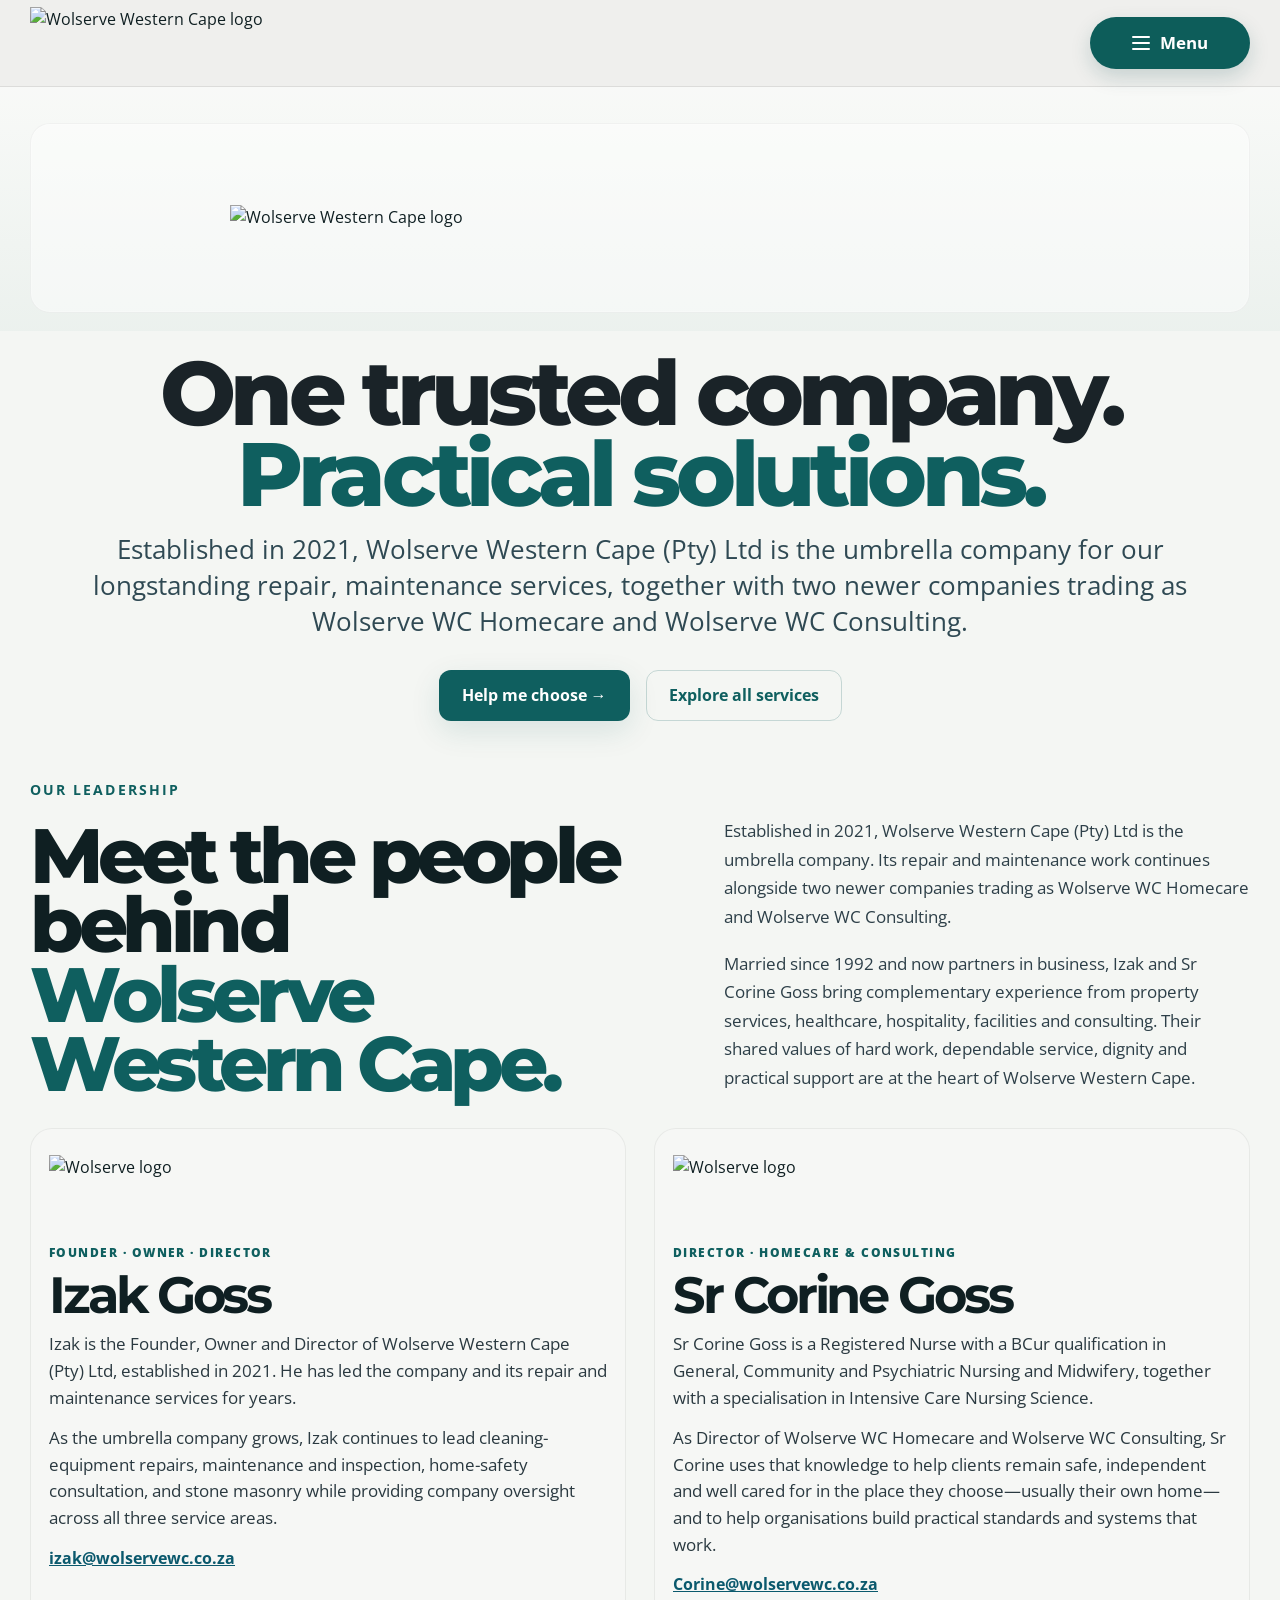
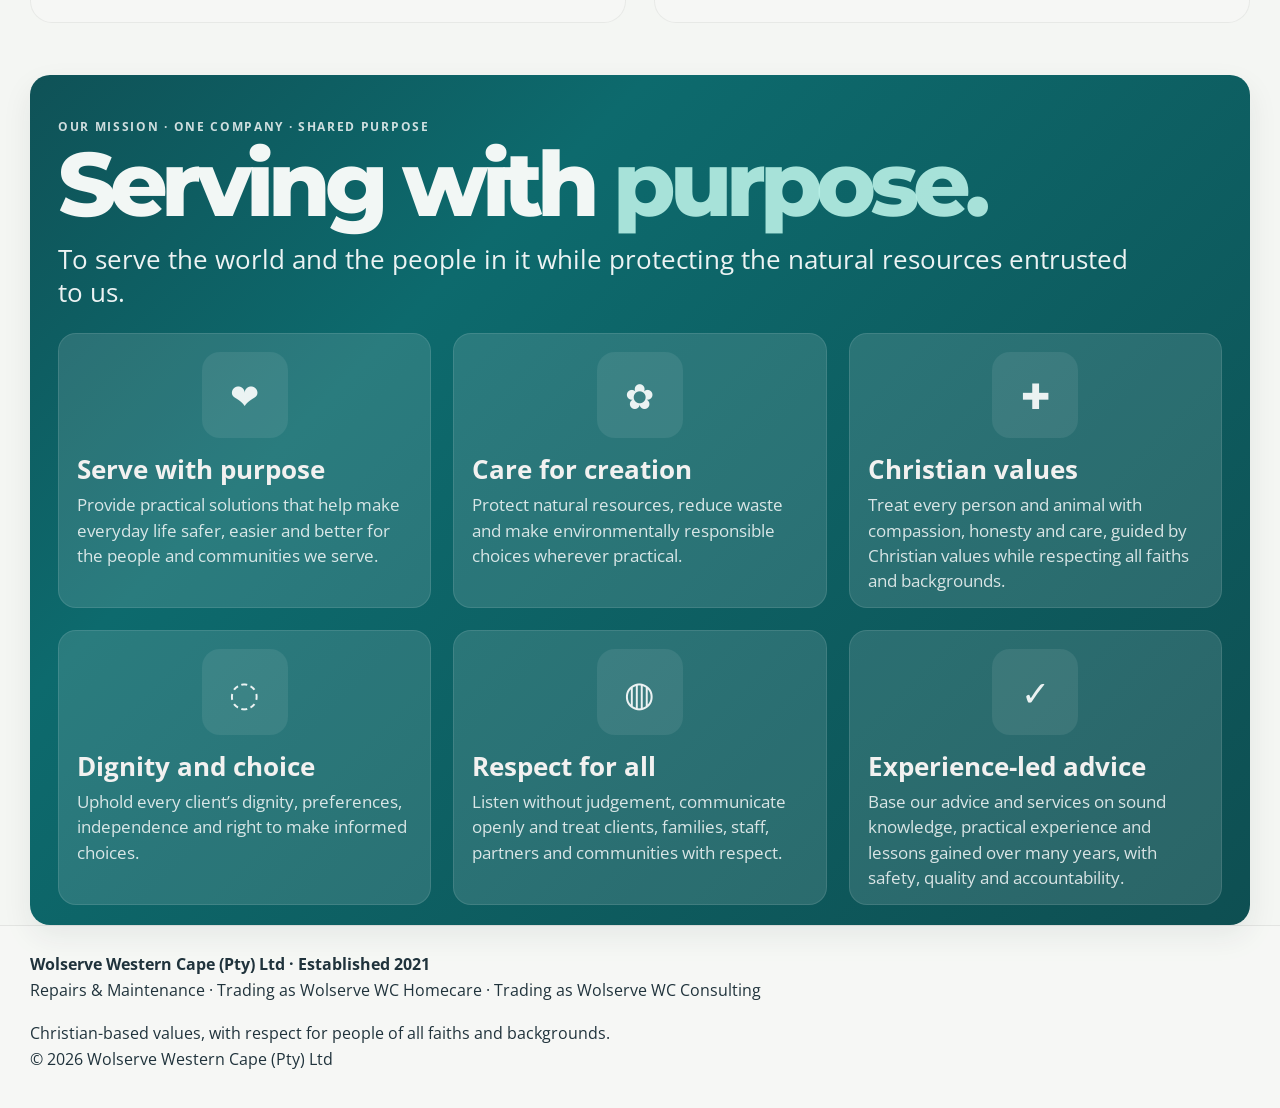
==== index.html @ 78b69387 "Refine the homepage to match the provided mockup style: right-side slide-out menu, large hero brandi" ====
<!doctype html>
<html lang="en">
<head>
  <meta charset="utf-8" />
  <meta name="viewport" content="width=device-width,initial-scale=1" />
  <title>Wolserve Western Cape | Repairs, Maintenance, Homecare & Consulting</title>
  <meta name="description" content="Wolserve Western Cape (Pty) Ltd — repairs, maintenance, homecare and consulting." />
  <link rel="preconnect" href="https://fonts.googleapis.com">
  <link rel="preconnect" href="https://fonts.gstatic.com" crossorigin>
  <link href="https://fonts.googleapis.com/css2?family=Montserrat:wght@600;700;800&family=Open+Sans:wght@400;600;700&display=swap" rel="stylesheet">
  <link rel="stylesheet" href="styles.css">
</head>
<body>
  <header class="site-header">
    <div class="container nav-wrap">
      <div class="brand-area">
        <a href="index.html" class="brand" aria-label="Wolserve Western Cape home">
          <img src="images/Picture 10.png" alt="Wolserve Western Cape logo" class="brand-logo">
        </a>
      </div>

      <button class="menu-trigger" id="menuTrigger" type="button" aria-expanded="false" aria-controls="mobileMenuPanel">
        <span class="menu-trigger-icon" aria-hidden="true">
          <span></span>
          <span></span>
          <span></span>
        </span>
        <span>Menu</span>
      </button>
    </div>

    <div class="mobile-menu-panel" id="mobileMenuPanel" aria-hidden="true">
      <div class="panel-inner">
        <div class="panel-section">
          <a href="index.html">Home</a>
          <a href="about.html">Meet the Team</a>
          <a href="about.html#mission">Our mission</a>
          <a href="newsletter.html">News &amp; monthly newsletter</a>
        </div>

        <div class="panel-section">
          <a href="services.html#property" class="heading-link">Wolserve Western Cape (Pty) Ltd Services</a>
          <a href="services.html#property">Wolserve Western Cape (Pty) Ltd Services</a>
          <a href="services.html#property" class="sub-link">↘ Cleaning Equipment Repairs, Maintenance &amp; Inspection</a>
          <a href="services.html#property" class="sub-link panel-highlight">↘ Sales/Rental of Homecare Medical Equipment</a>
          <a href="services.html#property" class="sub-link">↘ Stone Masonry</a>
          <a href="services.html#property" class="sub-link">↘ Wolserve WC (Pty) Ltd Call</a>
        </div>

        <div class="panel-section">
          <a href="services.html#homecare">Homecare &amp; consulting</a>
          <a href="services.html#homecare" class="sub-link">Wolserve WC Homecare</a>
        </div>
      </div>
    </div>
  </header>

  <main>
    <section class="hero hero-pro">
      <div class="container hero-inner">
        <div class="hero-brand-panel">
          <img src="images/Picture 10.png" alt="Wolserve Western Cape logo" class="brand-large">
        </div>
      </div>
    </section>

    <section class="intro-block">
      <div class="container intro-inner">
        <div class="intro-header-wrap">
          <h1>One trusted company.<br><span>Practical solutions.</span></h1>
        </div>

        <p class="intro-copy">
          Established in 2021, Wolserve Western Cape (Pty) Ltd is the umbrella company for our longstanding repair, maintenance services, together with two newer companies trading as Wolserve WC Homecare and Wolserve WC Consulting.
        </p>

        <div class="hero-ctas">
          <a class="btn btn-primary" href="services.html">Help me choose →</a>
          <a class="btn btn-outline" href="services.html">Explore all services</a>
        </div>
      </div>
    </section>

    <section class="section leadership">
      <div class="container leadership-inner">
        <div class="leadership-copy">
          <span class="eyebrow">OUR LEADERSHIP</span>
          <h2>Meet the people<br>behind<br><span>Wolserve Western Cape.</span></h2>
        </div>

        <div class="leadership-text">
          <p>Established in 2021, Wolserve Western Cape (Pty) Ltd is the umbrella company. Its repair and maintenance work continues alongside two newer companies trading as Wolserve WC Homecare and Wolserve WC Consulting.</p>
          <p>Married since 1992 and now partners in business, Izak and Sr Corine Goss bring complementary experience from property services, healthcare, hospitality, facilities and consulting. Their shared values of hard work, dependable service, dignity and practical support are at the heart of Wolserve Western Cape.</p>
        </div>
      </div>
    </section>

    <section class="section team-cards">
      <div class="container team-grid">
        <article class="person-card person-feature">
          <div class="brand-panel small-brand">
            <img src="images/Picture 10.png" alt="Wolserve logo" class="small-brand-logo">
          </div>
          <div class="person-body">
            <div class="role">FOUNDER · OWNER · DIRECTOR</div>
            <h3>Izak Goss</h3>
            <p>Izak is the Founder, Owner and Director of Wolserve Western Cape (Pty) Ltd, established in 2021. He has led the company and its repair and maintenance services for years.</p>
            <p>As the umbrella company grows, Izak continues to lead cleaning-equipment repairs, maintenance and inspection, home-safety consultation, and stone masonry while providing company oversight across all three service areas.</p>
            <a href="mailto:izak@wolservewc.co.za">izak@wolservewc.co.za</a>
          </div>
        </article>

        <article class="person-card person-feature alt-person">
          <div class="brand-panel small-brand">
            <img src="images/Picture 10.png" alt="Wolserve logo" class="small-brand-logo">
          </div>
          <div class="person-body">
            <div class="role">DIRECTOR · HOMECARE &amp; CONSULTING</div>
            <h3>Sr Corine Goss</h3>
            <p>Sr Corine Goss is a Registered Nurse with a BCur qualification in General, Community and Psychiatric Nursing and Midwifery, together with a specialisation in Intensive Care Nursing Science.</p>
            <p>As Director of Wolserve WC Homecare and Wolserve WC Consulting, Sr Corine uses that knowledge to help clients remain safe, independent and well cared for in the place they choose—usually their own home—and to help organisations build practical standards and systems that work.</p>
            <a href="mailto:Corine@wolservewc.co.za">Corine@wolservewc.co.za</a>
          </div>
        </article>
      </div>
    </section>

    <section class="section mission-shell">
      <div class="container mission-wrap">
        <div class="mission-header">
          <span class="eyebrow mission-eyebrow">OUR MISSION · ONE COMPANY · SHARED PURPOSE</span>
          <h2>Serving with <span>purpose.</span></h2>
          <p>To serve the world and the people in it while protecting the natural resources entrusted to us.</p>
        </div>

        <div class="mission-grid">
          <article class="mission-card">
            <div class="mission-icon">❤</div>
            <h3>Serve with purpose</h3>
            <p>Provide practical solutions that help make everyday life safer, easier and better for the people and communities we serve.</p>
          </article>

          <article class="mission-card">
            <div class="mission-icon">✿</div>
            <h3>Care for creation</h3>
            <p>Protect natural resources, reduce waste and make environmentally responsible choices wherever practical.</p>
          </article>

          <article class="mission-card">
            <div class="mission-icon">✚</div>
            <h3>Christian values</h3>
            <p>Treat every person and animal with compassion, honesty and care, guided by Christian values while respecting all faiths and backgrounds.</p>
          </article>

          <article class="mission-card">
            <div class="mission-icon">◌</div>
            <h3>Dignity and choice</h3>
            <p>Uphold every client’s dignity, preferences, independence and right to make informed choices.</p>
          </article>

          <article class="mission-card">
            <div class="mission-icon">◍</div>
            <h3>Respect for all</h3>
            <p>Listen without judgement, communicate openly and treat clients, families, staff, partners and communities with respect.</p>
          </article>

          <article class="mission-card">
            <div class="mission-icon">✓</div>
            <h3>Experience-led advice</h3>
            <p>Base our advice and services on sound knowledge, practical experience and lessons gained over many years, with safety, quality and accountability.</p>
          </article>
        </div>
      </div>
    </section>
  </main>

  <footer class="site-footer">
    <div class="container footer-inner">
      <div>
        <strong>Wolserve Western Cape (Pty) Ltd · Established 2021</strong>
        <p>Repairs &amp; Maintenance · Trading as Wolserve WC Homecare · Trading as Wolserve WC Consulting</p>
      </div>
      <div>
        <p>Christian-based values, with respect for people of all faiths and backgrounds.</p>
        <p>© <span id="year">2026</span> Wolserve Western Cape (Pty) Ltd</p>
      </div>
    </div>
  </footer>

  <div id="lightbox" class="lightbox" aria-hidden="true" role="dialog" aria-label="Image viewer">
    <button id="lightbox-close" class="lightbox-close" type="button" aria-label="Close image viewer">✕</button>
    <img src="" alt="" id="lightbox-image">
  </div>

  <script src="scripts.js" defer></script>
  <script>
    document.getElementById('year').textContent = new Date().getFullYear();
  </script>
</body>
</html>
---- styles.css ----
:root {
  --bg-main: #f4f6f3;
  --bg-soft: #edf4f0;
  --panel: #f5f7f5;
  --panel-alt: #eaf3ee;
  --line: rgba(0,0,0,0.08);
  --dark: #0f1f22;
  --navy: #0a3d68;
  --primary: #0d5c7a;
  --primary-dark: #0b596d;
  --brand-green: #0d7a78;
  --brand-green-2: #0f5f5f;
  --green-soft: rgba(146, 188, 181, 0.35);
  --text-muted: #2d3f48;
  --white: #ffffff;
  --shadow: 0 12px 30px rgba(13, 35, 38, 0.08);
}

* { box-sizing: border-box; }
html { scroll-behavior: smooth; }
body {
  margin: 0;
  font-family: "Open Sans", Arial, sans-serif;
  background: var(--bg-main);
  color: var(--dark);
  line-height: 1.6;
}
img { max-width: 100%; display: block; }
a { text-decoration: none; color: inherit; }
button, input, textarea, select { font: inherit; }
.container { width: min(1220px, calc(100% - 40px)); margin: 0 auto; }

.site-header {
  position: relative;
  background: rgba(239,239,238,0.96);
  border-bottom: 1px solid var(--line);
  min-height: 86px;
}
.nav-wrap {
  display: flex;
  align-items: center;
  justify-content: space-between;
  min-height: 86px;
  position: relative;
}
.brand-area { display: flex; align-items: center; flex: 1; }
.brand { display: inline-flex; align-items: center; }
.brand-logo { height: 72px; width: auto; object-fit: contain; }

.menu-trigger {
  display: flex;
  align-items: center;
  justify-content: center;
  gap: 10px;
  background: #0d5d5a;
  color: #fff;
  border: 0;
  border-radius: 999px;
  padding: 12px 18px;
  min-width: 160px;
  height: 52px;
  font-size: 1.05rem;
  font-weight: 700;
  cursor: pointer;
  box-shadow: 0 8px 20px rgba(15,77,77,0.18);
}
.menu-trigger-icon { display: inline-flex; flex-direction: column; gap: 4px; width: 18px; }
.menu-trigger-icon span { display: block; width: 100%; height: 2px; border-radius: 999px; background: #fff; }

.mobile-menu-panel {
  position: absolute;
  right: 18px;
  top: 100%;
  width: min(380px, calc(100vw - 30px));
  background: rgba(248,248,246,0.98);
  border: 1px solid rgba(0,0,0,0.05);
  border-radius: 18px;
  box-shadow: 0 18px 38px rgba(15,26,30,0.08);
  opacity: 0;
  visibility: hidden;
  transform: translateY(-8px);
  transition: all 0.25s ease;
  z-index: 100;
  overflow: hidden;
}
.mobile-menu-panel.open { opacity: 1; visibility: visible; transform: translateY(0); }
.panel-inner { padding: 18px 18px 8px; }
.panel-section {
  display: flex;
  flex-direction: column;
  gap: 10px;
  padding-bottom: 18px;
  margin-bottom: 14px;
  border-bottom: 1px solid rgba(0,0,0,0.05);
}
.panel-section:last-child { border-bottom: 0; margin-bottom: 0; }
.panel-section a {
  color: #243140;
  font-size: 1.05rem;
  font-weight: 500;
  text-decoration: none;
  padding: 2px 0;
  line-height: 1.45;
}
.panel-section a.heading-link {
  font-size: 1.12rem;
  font-weight: 700;
  margin-bottom: 8px;
}
.panel-section .sub-link {
  padding-left: 14px;
  color: #243140;
  font-size: 1rem;
}
.panel-section .panel-highlight {
  background: rgba(184, 209, 202, 0.55);
  border-radius: 10px;
  padding: 10px 12px;
  margin-top: 6px;
  margin-bottom: 2px;
  font-weight: 700;
  color: #1a2f2d;
}

.hero-pro {
  background: linear-gradient(180deg, rgba(255,255,255,0.38), rgba(227,236,232,0.5));
  padding: 36px 0 18px;
}
.hero-inner {
  display: block;
  padding: 0;
}
.hero-brand-panel {
  width: 100%;
  min-height: 190px;
  background: rgba(255,255,255,0.45);
  border: 1px solid rgba(0,0,0,0.04);
  border-radius: 20px;
  display: flex;
  align-items: center;
  justify-content: center;
  padding: 28px 20px;
  box-shadow: inset 0 0 0 1px rgba(255,255,255,0.2);
}
.brand-large {
  width: min(820px, 100%);
  height: auto;
  object-fit: contain;
}

.intro-block {
  padding: 22px 0 0;
}
.intro-inner {
  display: flex;
  flex-direction: column;
  gap: 18px;
  align-items: center;
  text-align: center;
}
.intro-header-wrap { width: 100%; }
.intro-header-wrap h1 {
  margin: 0;
  font-family: "Montserrat", sans-serif;
  font-size: clamp(3.4rem, 7vw, 8.5rem);
  line-height: 0.9;
  letter-spacing: -0.06em;
  font-weight: 800;
  color: #1a2328;
  text-align: center;
}
.intro-header-wrap h1 span {
  display: block;
  color: var(--brand-green-2);
}
.intro-copy {
  max-width: 1100px;
  margin: 0;
  color: #2f4953;
  font-size: clamp(1.1rem, 2vw, 1.6rem);
  line-height: 1.4;
  text-align: center;
}
.hero-ctas {
  display: flex;
  justify-content: center;
  gap: 16px;
  flex-wrap: wrap;
  margin-top: 12px;
}
.btn {
  display: inline-flex;
  align-items: center;
  justify-content: center;
  min-height: 48px;
  padding: 12px 22px;
  border-radius: 12px;
  font-weight: 700;
  border: 1px solid transparent;
}
.btn-primary {
  background: var(--brand-green-2);
  color: #fff;
  box-shadow: 0 10px 30px rgba(15, 92, 90, 0.12);
}
.btn-outline {
  background: transparent;
  color: var(--brand-green-2);
  border-color: rgba(13, 92, 90, 0.2);
}

.leadership {
  padding-top: 56px;
}
.leadership-inner {
  display: grid;
  grid-template-columns: 1.1fr 0.9fr;
  gap: 52px;
  align-items: flex-start;
}
.eyebrow {
  display: inline-block;
  font-size: .86rem;
  letter-spacing: .15em;
  text-transform: uppercase;
  color: var(--brand-green-2);
  font-weight: 700;
  margin-bottom: 20px;
}
.leadership-copy h2 {
  font-family: "Montserrat", sans-serif;
  margin: 0;
  font-size: clamp(3.1rem, 6vw, 7rem);
  line-height: 0.9;
  letter-spacing: -0.07em;
  color: #0f1f22;
  font-weight: 800;
}
.leadership-copy h2 span {
  display: block;
  color: var(--brand-green-2);
}
.leadership-text {
  padding-top: 40px;
  color: var(--text-muted);
  font-size: 1.05rem;
  line-height: 1.7;
}
.leadership-text p {
  margin: 0 0 18px;
}

.team-cards {
  padding-top: 18px;
}
.team-grid {
  display: grid;
  grid-template-columns: 1fr 1fr;
  gap: 28px;
}
.person-card {
  background: rgba(255,255,255,0.18);
  border: 1px solid rgba(0,0,0,0.06);
  border-radius: 22px;
  box-shadow: none;
  overflow: hidden;
}
.person-feature {
  padding: 18px 18px 24px;
  background: rgba(255,255,255,0.18);
}
.brand-panel.small-brand {
  display: flex;
  justify-content: flex-start;
  align-items: center;
  padding: 8px 0 20px;
  background: transparent;
}
.small-brand-logo {
  height: 68px;
  width: auto;
  object-fit: contain;
}
.person-body .role {
  font-size: .76rem;
  font-weight: 800;
  letter-spacing: .12em;
  text-transform: uppercase;
  color: var(--brand-green-2);
  margin-bottom: 8px;
}
.person-body h3 {
  margin: 0 0 12px;
  font-family: "Montserrat", sans-serif;
  font-size: clamp(2.2rem, 4vw, 4rem);
  line-height: 0.95;
  letter-spacing: -0.06em;
  color: var(--dark);
}
.person-body p {
  margin: 0 0 14px;
  color: #2a3940;
  font-size: 1.04rem;
  line-height: 1.6;
}
.person-body a {
  color: var(--primary-dark);
  font-weight: 700;
  text-decoration: underline;
}

.mission-shell {
  padding-top: 52px;
}
.mission-wrap {
  background: linear-gradient(135deg, #0f5257, #0d6a6d 30%, #0e4f52 100%);
  border-radius: 20px;
  padding: 42px 28px 20px;
  color: white;
  box-shadow: var(--shadow);
}
.mission-header { margin-bottom: 20px; }
.mission-eyebrow {
  color: rgba(255,255,255,0.8);
  letter-spacing: .14em;
  font-size: .75rem;
  display: block;
  margin-bottom: 8px;
}
.mission-header h2 {
  margin: 0;
  font-family: "Montserrat", sans-serif;
  font-size: clamp(3rem, 7vw, 7.5rem);
  line-height: 0.9;
  letter-spacing: -0.07em;
  font-weight: 800;
  color: #f2f7f5;
}
.mission-header h2 span {
  color: rgba(184, 240, 230, 0.9);
}
.mission-header p {
  margin: 18px 0 0;
  max-width: 1100px;
  color: rgba(255,255,255,0.92);
  font-size: clamp(1.12rem, 2vw, 1.7rem);
  line-height: 1.3;
}
.mission-grid {
  display: grid;
  grid-template-columns: repeat(3, minmax(0, 1fr));
  gap: 22px;
  margin-top: 24px;
}
.mission-card {
  background: rgba(255,255,255,0.12);
  border: 1px solid rgba(255,255,255,0.1);
  border-radius: 18px;
  padding: 18px 18px 14px;
  min-height: 220px;
}
.mission-icon {
  width: 86px;
  height: 86px;
  border-radius: 18px;
  background: rgba(255,255,255,0.08);
  display: flex;
  align-items: center;
  justify-content: center;
  margin: 0 auto 18px;
  color: rgba(255,255,255,0.9);
  font-size: 2.2rem;
}
.mission-card h3 {
  margin: 0 0 8px;
  color: #f2f1f0;
  font-size: clamp(1.5rem, 2vw, 2.1rem);
  line-height: 1.1;
}
.mission-card p {
  margin: 0;
  color: rgba(255,255,255,0.82);
  font-size: 1.05rem;
  line-height: 1.5;
}

.site-footer {
  background: rgba(255,255,255,0.15);
  color: #20333c;
  padding: 26px 0 36px;
  border-top: 1px solid var(--line);
}
.footer-inner {
  display: flex;
  justify-content: space-between;
  gap: 18px;
  align-items: center;
  flex-wrap: wrap;
}
.site-footer p { margin: 0; }

.lightbox { position: fixed; inset: 0; display: none; align-items: center; justify-content: center; background: rgba(0,0,0,0.85); z-index: 999; }
.lightbox img { max-width: 90%; max-height: 80vh; border-radius: 10px; box-shadow: 0 20px 50px rgba(0,0,0,0.4); }
.lightbox-close { position: absolute; top: 18px; right: 22px; background: transparent; color: #fff; border: 0; font-size: 2rem; cursor: pointer; }
.alive-image { cursor: zoom-in; }

@media (max-width: 980px) {
  .leadership-inner,
  .team-grid,
  .mission-grid,
  .hero-inner { grid-template-columns: 1fr; }
  .leadership-inner { display: grid; }
  .leadership-text { padding-top: 0; }
  .mission-wrap { padding: 28px 18px 12px; }
  .mission-card { min-height: unset; }
  .intro-header-wrap h1 { font-size: clamp(2.8rem, 15vw, 5rem); }
  .menu-trigger { min-width: 134px; }
}

@media (prefers-reduced-motion: reduce) {
  *, *::before, *::after { transition: none !important; animation: none !important; scroll-behavior: auto !important; }
}

@media (max-width: 640px) {
  .hero-brand-panel { min-height: 120px; }
  .brand-large { width: 100%; }
  .hero-ctas { flex-direction: column; width: 100%; }
  .btn { width: 100%; }
  .mission-header h2 { font-size: 2.8rem; }
  .team-grid { grid-template-columns: 1fr; }
}
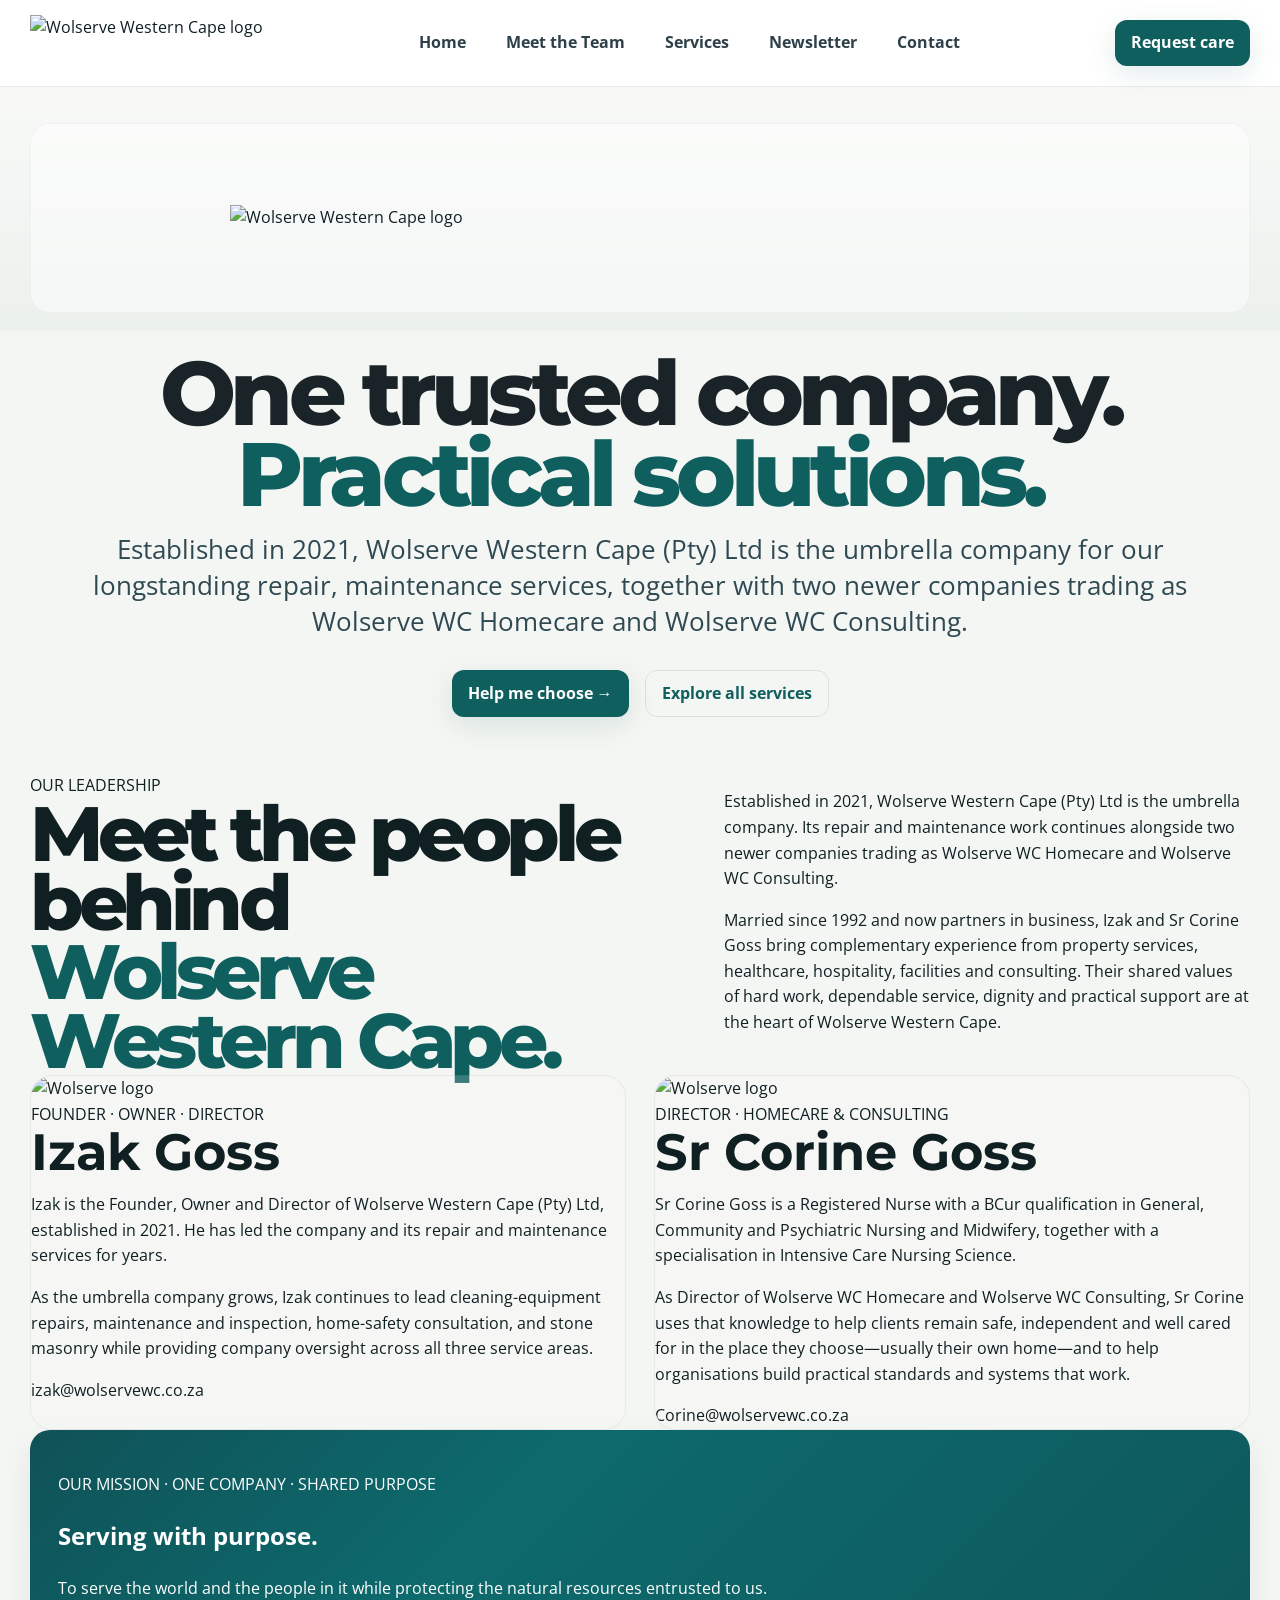
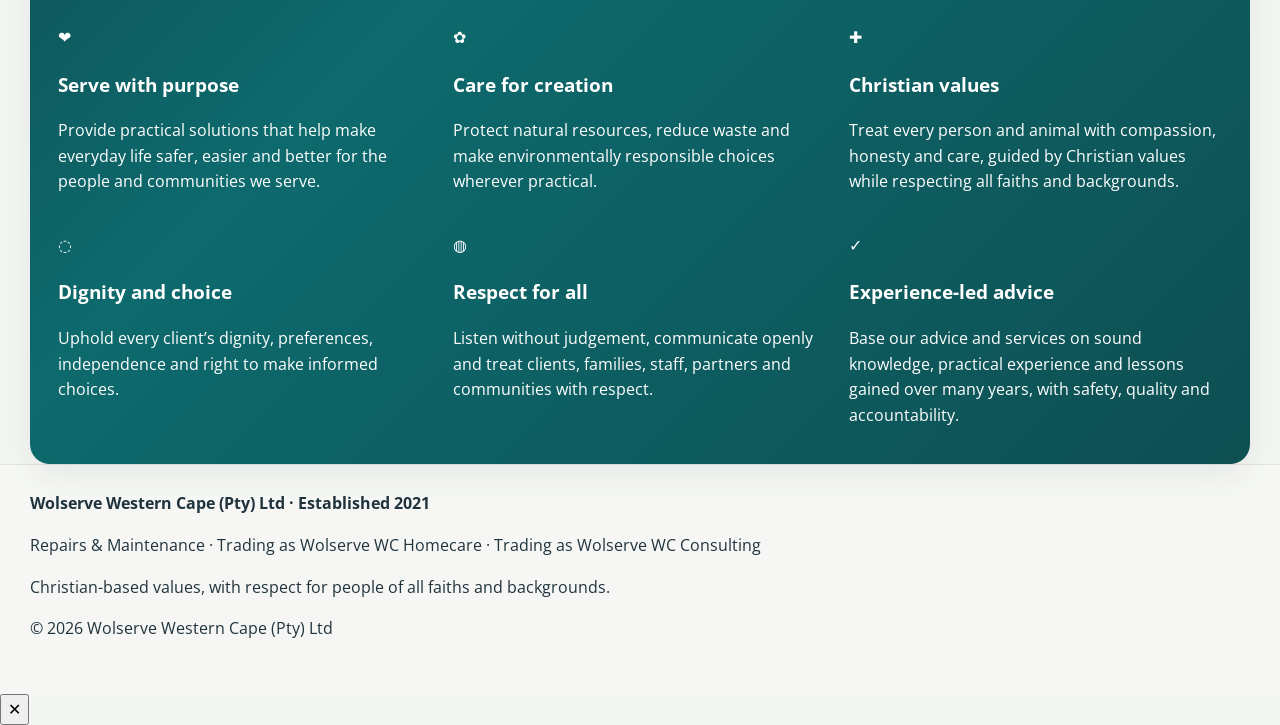
==== commit 784cc8b4: "Refine header navigation to a professional top nav with accessible dropdown and polished mobile over" ====
--- a/index.html
+++ b/index.html
@@ -11,46 +11,71 @@
   <link rel="stylesheet" href="styles.css">
 </head>
 <body>
-  <header class="site-header">
-    <div class="container nav-wrap">
-      <div class="brand-area">
-        <a href="index.html" class="brand" aria-label="Wolserve Western Cape home">
-          <img src="images/Picture 10.png" alt="Wolserve Western Cape logo" class="brand-logo">
-        </a>
-      </div>
-
-      <button class="menu-trigger" id="menuTrigger" type="button" aria-expanded="false" aria-controls="mobileMenuPanel">
-        <span class="menu-trigger-icon" aria-hidden="true">
-          <span></span>
-          <span></span>
-          <span></span>
-        </span>
-        <span>Menu</span>
-      </button>
+  <!-- Professional, accessible top navigation -->
+  <header class="top-nav" role="banner">
+    <div class="container nav-inner">
+      <a class="nav-brand" href="index.html" aria-label="Wolserve Western Cape home">
+        <img src="images/Picture 10.png" alt="Wolserve Western Cape logo" class="nav-logo">
+      </a>
+
+      <nav class="nav-center" role="navigation" aria-label="Primary navigation">
+        <ul class="nav-links" id="primaryNav">
+          <li><a href="index.html">Home</a></li>
+          <li><a href="about.html">Meet the Team</a></li>
+
+          <li class="has-dropdown" aria-haspopup="true">
+            <button class="dropdown-toggle" aria-expanded="false">Services</button>
+            <div class="dropdown-panel" role="menu">
+              <div class="dropdown-column">
+                <h4>Company services</h4>
+                <a href="services.html#property">Cleaning equipment repairs</a>
+                <a href="services.html#property">Sales / Rental of equipment</a>
+                <a href="services.html#property">Stone masonry</a>
+              </div>
+              <div class="dropdown-column">
+                <h4>Homecare & Consulting</h4>
+                <a href="services.html#homecare">Wolserve WC Homecare</a>
+                <a href="services.html#consulting">Wolserve WC Consulting</a>
+                <a href="newsletter.html">Newsletter</a>
+              </div>
+            </div>
+          </li>
+
+          <li><a href="newsletter.html">Newsletter</a></li>
+          <li><a href="contact.html">Contact</a></li>
+        </ul>
+      </nav>
+
+      <div class="nav-actions">
+        <a class="btn btn-primary" href="mailto:Corine@wolservewc.co.za">Request care</a>
+        <button id="mobileToggle" class="hamburger" aria-label="Open menu" aria-expanded="false">
+          <span></span><span></span><span></span>
+        </button>
+      </div>
     </div>
 
-    <div class="mobile-menu-panel" id="mobileMenuPanel" aria-hidden="true">
-      <div class="panel-inner">
-        <div class="panel-section">
-          <a href="index.html">Home</a>
-          <a href="about.html">Meet the Team</a>
-          <a href="about.html#mission">Our mission</a>
-          <a href="newsletter.html">News &amp; monthly newsletter</a>
-        </div>
-
-        <div class="panel-section">
-          <a href="services.html#property" class="heading-link">Wolserve Western Cape (Pty) Ltd Services</a>
-          <a href="services.html#property">Wolserve Western Cape (Pty) Ltd Services</a>
-          <a href="services.html#property" class="sub-link">↘ Cleaning Equipment Repairs, Maintenance &amp; Inspection</a>
-          <a href="services.html#property" class="sub-link panel-highlight">↘ Sales/Rental of Homecare Medical Equipment</a>
-          <a href="services.html#property" class="sub-link">↘ Stone Masonry</a>
-          <a href="services.html#property" class="sub-link">↘ Wolserve WC (Pty) Ltd Call</a>
-        </div>
-
-        <div class="panel-section">
-          <a href="services.html#homecare">Homecare &amp; consulting</a>
-          <a href="services.html#homecare" class="sub-link">Wolserve WC Homecare</a>
-        </div>
+    <!-- Mobile overlay menu -->
+    <div id="mobileOverlay" class="mobile-overlay" aria-hidden="true">
+      <div class="overlay-inner">
+        <button id="mobileClose" class="overlay-close" aria-label="Close menu">✕</button>
+        <nav class="overlay-nav" aria-label="Mobile navigation">
+          <ul>
+            <li><a href="index.html">Home</a></li>
+            <li><a href="about.html">Meet the Team</a></li>
+            <li class="overlay-group">
+              <strong>Services</strong>
+              <ul>
+                <li><a href="services.html#property">Cleaning equipment repairs</a></li>
+                <li><a href="services.html#property">Sales / Rental of equipment</a></li>
+                <li><a href="services.html#homecare">Wolserve WC Homecare</a></li>
+                <li><a href="services.html#consulting">Wolserve WC Consulting</a></li>
+              </ul>
+            </li>
+            <li><a href="newsletter.html">Newsletter</a></li>
+            <li><a href="contact.html">Contact</a></li>
+            <li class="overlay-cta"><a class="btn btn-primary" href="mailto:Corine@wolservewc.co.za">Request a care conversation</a></li>
+          </ul>
+        </nav>
       </div>
     </div>
   </header>
@@ -80,6 +105,8 @@
         </div>
       </div>
     </section>
+
+    <!-- rest of page unchanged (leadership, mission, etc) -->
 
     <section class="section leadership">
       <div class="container leadership-inner">
--- a/styles.css
+++ b/styles.css
@@ -30,402 +30,79 @@
 button, input, textarea, select { font: inherit; }
 .container { width: min(1220px, calc(100% - 40px)); margin: 0 auto; }
 
-.site-header {
-  position: relative;
-  background: rgba(239,239,238,0.96);
-  border-bottom: 1px solid var(--line);
-  min-height: 86px;
-}
-.nav-wrap {
-  display: flex;
-  align-items: center;
-  justify-content: space-between;
-  min-height: 86px;
-  position: relative;
-}
-.brand-area { display: flex; align-items: center; flex: 1; }
-.brand { display: inline-flex; align-items: center; }
-.brand-logo { height: 72px; width: auto; object-fit: contain; }
+/* TOP NAV */
+.top-nav { position: sticky; top: 0; z-index: 60; background: rgba(255,255,255,0.96); border-bottom: 1px solid var(--line); }
+.nav-inner { display: flex; align-items: center; justify-content: space-between; gap: 18px; min-height: 86px; }
+.nav-brand { display: inline-flex; align-items: center; }
+.nav-logo { height: 56px; width: auto; object-fit: contain; }
 
-.menu-trigger {
-  display: flex;
-  align-items: center;
-  justify-content: center;
-  gap: 10px;
-  background: #0d5d5a;
-  color: #fff;
-  border: 0;
-  border-radius: 999px;
-  padding: 12px 18px;
-  min-width: 160px;
-  height: 52px;
-  font-size: 1.05rem;
-  font-weight: 700;
-  cursor: pointer;
-  box-shadow: 0 8px 20px rgba(15,77,77,0.18);
-}
-.menu-trigger-icon { display: inline-flex; flex-direction: column; gap: 4px; width: 18px; }
-.menu-trigger-icon span { display: block; width: 100%; height: 2px; border-radius: 999px; background: #fff; }
+.nav-center { flex: 1; display: flex; justify-content: center; }
+.nav-links { display: flex; gap: 28px; list-style: none; margin: 0; padding: 0; align-items: center; }
+.nav-links a, .dropdown-toggle { color: var(--text-muted); font-weight: 700; font-size: 1rem; background: none; border: none; cursor: pointer; padding: 8px 6px; }
+.nav-links a:hover, .dropdown-toggle:hover { color: var(--brand-green-2); }
 
-.mobile-menu-panel {
-  position: absolute;
-  right: 18px;
-  top: 100%;
-  width: min(380px, calc(100vw - 30px));
-  background: rgba(248,248,246,0.98);
-  border: 1px solid rgba(0,0,0,0.05);
-  border-radius: 18px;
-  box-shadow: 0 18px 38px rgba(15,26,30,0.08);
-  opacity: 0;
-  visibility: hidden;
-  transform: translateY(-8px);
-  transition: all 0.25s ease;
-  z-index: 100;
-  overflow: hidden;
-}
-.mobile-menu-panel.open { opacity: 1; visibility: visible; transform: translateY(0); }
-.panel-inner { padding: 18px 18px 8px; }
-.panel-section {
-  display: flex;
-  flex-direction: column;
-  gap: 10px;
-  padding-bottom: 18px;
-  margin-bottom: 14px;
-  border-bottom: 1px solid rgba(0,0,0,0.05);
-}
-.panel-section:last-child { border-bottom: 0; margin-bottom: 0; }
-.panel-section a {
-  color: #243140;
-  font-size: 1.05rem;
-  font-weight: 500;
-  text-decoration: none;
-  padding: 2px 0;
-  line-height: 1.45;
-}
-.panel-section a.heading-link {
-  font-size: 1.12rem;
-  font-weight: 700;
-  margin-bottom: 8px;
-}
-.panel-section .sub-link {
-  padding-left: 14px;
-  color: #243140;
-  font-size: 1rem;
-}
-.panel-section .panel-highlight {
-  background: rgba(184, 209, 202, 0.55);
-  border-radius: 10px;
-  padding: 10px 12px;
-  margin-top: 6px;
-  margin-bottom: 2px;
-  font-weight: 700;
-  color: #1a2f2d;
-}
+/* Dropdown / Mega panel */
+.has-dropdown { position: relative; }
+.dropdown-panel { position: absolute; top: calc(100% + 12px); left: 50%; transform: translateX(-50%); width: 680px; background: var(--white); border-radius: 12px; box-shadow: 0 20px 50px rgba(15,24,40,0.12); display: none; padding: 18px; border: 1px solid rgba(0,0,0,0.06); }
+.dropdown-panel .dropdown-column { width: 50%; float: left; padding: 6px 12px; }
+.dropdown-panel h4 { margin: 0 0 8px; color: var(--brand-green-2); font-size: 0.98rem; font-weight: 800; }
+.dropdown-panel a { display: block; color: #243140; padding: 8px 0; font-weight: 600; }
+.has-dropdown:focus-within .dropdown-panel, .has-dropdown:hover .dropdown-panel { display: block; }
 
-.hero-pro {
-  background: linear-gradient(180deg, rgba(255,255,255,0.38), rgba(227,236,232,0.5));
-  padding: 36px 0 18px;
-}
-.hero-inner {
-  display: block;
-  padding: 0;
-}
-.hero-brand-panel {
-  width: 100%;
-  min-height: 190px;
-  background: rgba(255,255,255,0.45);
-  border: 1px solid rgba(0,0,0,0.04);
-  border-radius: 20px;
-  display: flex;
-  align-items: center;
-  justify-content: center;
-  padding: 28px 20px;
-  box-shadow: inset 0 0 0 1px rgba(255,255,255,0.2);
-}
-.brand-large {
-  width: min(820px, 100%);
-  height: auto;
-  object-fit: contain;
-}
+.nav-actions { display: flex; align-items: center; gap: 12px; }
+.btn { display: inline-flex; align-items: center; justify-content: center; min-height: 44px; padding: 10px 16px; border-radius: 12px; font-weight: 700; }
+.btn-primary { background: var(--brand-green-2); color: white; box-shadow: 0 8px 28px rgba(13,92,90,0.12); }
+.btn-outline { background: transparent; border: 1px solid rgba(13,92,90,0.12); color: var(--brand-green-2); }
+.hamburger { display: none; background: transparent; border: 0; width: 42px; height: 42px; padding: 6px; cursor: pointer; }
+.hamburger span { display: block; height: 3px; background: var(--dark); margin: 4px 0; border-radius: 3px; }
 
-.intro-block {
-  padding: 22px 0 0;
-}
-.intro-inner {
-  display: flex;
-  flex-direction: column;
-  gap: 18px;
-  align-items: center;
-  text-align: center;
-}
-.intro-header-wrap { width: 100%; }
-.intro-header-wrap h1 {
-  margin: 0;
-  font-family: "Montserrat", sans-serif;
-  font-size: clamp(3.4rem, 7vw, 8.5rem);
-  line-height: 0.9;
-  letter-spacing: -0.06em;
-  font-weight: 800;
-  color: #1a2328;
-  text-align: center;
-}
-.intro-header-wrap h1 span {
-  display: block;
-  color: var(--brand-green-2);
-}
-.intro-copy {
-  max-width: 1100px;
-  margin: 0;
-  color: #2f4953;
-  font-size: clamp(1.1rem, 2vw, 1.6rem);
-  line-height: 1.4;
-  text-align: center;
-}
-.hero-ctas {
-  display: flex;
-  justify-content: center;
-  gap: 16px;
-  flex-wrap: wrap;
-  margin-top: 12px;
-}
-.btn {
-  display: inline-flex;
-  align-items: center;
-  justify-content: center;
-  min-height: 48px;
-  padding: 12px 22px;
-  border-radius: 12px;
-  font-weight: 700;
-  border: 1px solid transparent;
-}
-.btn-primary {
-  background: var(--brand-green-2);
-  color: #fff;
-  box-shadow: 0 10px 30px rgba(15, 92, 90, 0.12);
-}
-.btn-outline {
-  background: transparent;
-  color: var(--brand-green-2);
-  border-color: rgba(13, 92, 90, 0.2);
-}
+/* Mobile overlay */
+.mobile-overlay { position: fixed; inset: 0; background: rgba(12,18,16,0.55); display: none; align-items: flex-start; justify-content: flex-end; z-index: 120; }
+.mobile-overlay.open { display: flex; }
+.overlay-inner { width: min(420px, 92vw); background: var(--white); height: 100%; overflow-y: auto; padding: 28px; box-shadow: -12px 0 40px rgba(0,0,0,0.12); }
+.overlay-close { background: transparent; border: 0; font-size: 1.6rem; float: right; cursor: pointer; }
+.overlay-nav ul { list-style: none; padding: 0; margin: 28px 0 0; }
+.overlay-nav a { display: block; padding: 12px 0; font-weight: 700; color: var(--text-muted); }
+.overlay-group strong { display: block; margin: 12px 0 6px; color: var(--brand-green-2); }
+.overlay-cta { margin-top: 18px; }
 
-.leadership {
-  padding-top: 56px;
-}
-.leadership-inner {
-  display: grid;
-  grid-template-columns: 1.1fr 0.9fr;
-  gap: 52px;
-  align-items: flex-start;
-}
-.eyebrow {
-  display: inline-block;
-  font-size: .86rem;
-  letter-spacing: .15em;
-  text-transform: uppercase;
-  color: var(--brand-green-2);
-  font-weight: 700;
-  margin-bottom: 20px;
-}
-.leadership-copy h2 {
-  font-family: "Montserrat", sans-serif;
-  margin: 0;
-  font-size: clamp(3.1rem, 6vw, 7rem);
-  line-height: 0.9;
-  letter-spacing: -0.07em;
-  color: #0f1f22;
-  font-weight: 800;
-}
-.leadership-copy h2 span {
-  display: block;
-  color: var(--brand-green-2);
-}
-.leadership-text {
-  padding-top: 40px;
-  color: var(--text-muted);
-  font-size: 1.05rem;
-  line-height: 1.7;
-}
-.leadership-text p {
-  margin: 0 0 18px;
-}
+/* Hero + rest kept from earlier */
+.hero-pro { background: linear-gradient(180deg, rgba(255,255,255,0.38), rgba(227,236,232,0.5)); padding: 36px 0 18px; }
+.hero-brand-panel { width: 100%; min-height: 190px; background: rgba(255,255,255,0.45); border: 1px solid rgba(0,0,0,0.04); border-radius: 20px; display: flex; align-items: center; justify-content: center; padding: 28px 20px; box-shadow: inset 0 0 0 1px rgba(255,255,255,0.2); }
+.brand-large { width: min(820px, 100%); height: auto; object-fit: contain; }
 
-.team-cards {
-  padding-top: 18px;
-}
-.team-grid {
-  display: grid;
-  grid-template-columns: 1fr 1fr;
-  gap: 28px;
-}
-.person-card {
-  background: rgba(255,255,255,0.18);
-  border: 1px solid rgba(0,0,0,0.06);
-  border-radius: 22px;
-  box-shadow: none;
-  overflow: hidden;
-}
-.person-feature {
-  padding: 18px 18px 24px;
-  background: rgba(255,255,255,0.18);
-}
-.brand-panel.small-brand {
-  display: flex;
-  justify-content: flex-start;
-  align-items: center;
-  padding: 8px 0 20px;
-  background: transparent;
-}
-.small-brand-logo {
-  height: 68px;
-  width: auto;
-  object-fit: contain;
-}
-.person-body .role {
-  font-size: .76rem;
-  font-weight: 800;
-  letter-spacing: .12em;
-  text-transform: uppercase;
-  color: var(--brand-green-2);
-  margin-bottom: 8px;
-}
-.person-body h3 {
-  margin: 0 0 12px;
-  font-family: "Montserrat", sans-serif;
-  font-size: clamp(2.2rem, 4vw, 4rem);
-  line-height: 0.95;
-  letter-spacing: -0.06em;
-  color: var(--dark);
-}
-.person-body p {
-  margin: 0 0 14px;
-  color: #2a3940;
-  font-size: 1.04rem;
-  line-height: 1.6;
-}
-.person-body a {
-  color: var(--primary-dark);
-  font-weight: 700;
-  text-decoration: underline;
-}
+/* Intro */
+.intro-block { padding: 22px 0 0; }
+.intro-inner { display: flex; flex-direction: column; gap: 18px; align-items: center; text-align: center; }
+.intro-header-wrap h1 { margin: 0; font-family: "Montserrat", sans-serif; font-size: clamp(3.4rem, 7vw, 8.5rem); line-height: 0.9; letter-spacing: -0.06em; font-weight: 800; color: #1a2328; text-align: center; }
+.intro-header-wrap h1 span { display: block; color: var(--brand-green-2); }
+.intro-copy { max-width: 1100px; margin: 0; color: #2f4953; font-size: clamp(1.1rem, 2vw, 1.6rem); line-height: 1.4; text-align: center; }
+.hero-ctas { display: flex; justify-content: center; gap: 16px; flex-wrap: wrap; margin-top: 12px; }
 
-.mission-shell {
-  padding-top: 52px;
-}
-.mission-wrap {
-  background: linear-gradient(135deg, #0f5257, #0d6a6d 30%, #0e4f52 100%);
-  border-radius: 20px;
-  padding: 42px 28px 20px;
-  color: white;
-  box-shadow: var(--shadow);
-}
-.mission-header { margin-bottom: 20px; }
-.mission-eyebrow {
-  color: rgba(255,255,255,0.8);
-  letter-spacing: .14em;
-  font-size: .75rem;
-  display: block;
-  margin-bottom: 8px;
-}
-.mission-header h2 {
-  margin: 0;
-  font-family: "Montserrat", sans-serif;
-  font-size: clamp(3rem, 7vw, 7.5rem);
-  line-height: 0.9;
-  letter-spacing: -0.07em;
-  font-weight: 800;
-  color: #f2f7f5;
-}
-.mission-header h2 span {
-  color: rgba(184, 240, 230, 0.9);
-}
-.mission-header p {
-  margin: 18px 0 0;
-  max-width: 1100px;
-  color: rgba(255,255,255,0.92);
-  font-size: clamp(1.12rem, 2vw, 1.7rem);
-  line-height: 1.3;
-}
-.mission-grid {
-  display: grid;
-  grid-template-columns: repeat(3, minmax(0, 1fr));
-  gap: 22px;
-  margin-top: 24px;
-}
-.mission-card {
-  background: rgba(255,255,255,0.12);
-  border: 1px solid rgba(255,255,255,0.1);
-  border-radius: 18px;
-  padding: 18px 18px 14px;
-  min-height: 220px;
-}
-.mission-icon {
-  width: 86px;
-  height: 86px;
-  border-radius: 18px;
-  background: rgba(255,255,255,0.08);
-  display: flex;
-  align-items: center;
-  justify-content: center;
-  margin: 0 auto 18px;
-  color: rgba(255,255,255,0.9);
-  font-size: 2.2rem;
-}
-.mission-card h3 {
-  margin: 0 0 8px;
-  color: #f2f1f0;
-  font-size: clamp(1.5rem, 2vw, 2.1rem);
-  line-height: 1.1;
-}
-.mission-card p {
-  margin: 0;
-  color: rgba(255,255,255,0.82);
-  font-size: 1.05rem;
-  line-height: 1.5;
-}
+/* Leadership + team + mission sections unchanged from earlier - kept concise */
+.leadership { padding-top: 56px; }
+.leadership-inner { display: grid; grid-template-columns: 1.1fr 0.9fr; gap: 52px; align-items: flex-start; }
+.leadership-copy h2 { font-family: "Montserrat", sans-serif; margin: 0; font-size: clamp(3.1rem, 6vw, 7rem); line-height: 0.9; letter-spacing: -0.07em; color: #0f1f22; font-weight: 800; }
+.leadership-copy h2 span { display: block; color: var(--brand-green-2); }
 
-.site-footer {
-  background: rgba(255,255,255,0.15);
-  color: #20333c;
-  padding: 26px 0 36px;
-  border-top: 1px solid var(--line);
-}
-.footer-inner {
-  display: flex;
-  justify-content: space-between;
-  gap: 18px;
-  align-items: center;
-  flex-wrap: wrap;
-}
-.site-footer p { margin: 0; }
+.team-grid { display: grid; grid-template-columns: 1fr 1fr; gap: 28px; }
+.person-card { background: rgba(255,255,255,0.18); border: 1px solid rgba(0,0,0,0.06); border-radius: 22px; overflow: hidden; }
+.person-body h3 { margin: 0 0 12px; font-family: "Montserrat", sans-serif; font-size: clamp(2.2rem, 4vw, 4rem); line-height: 0.95; }
 
-.lightbox { position: fixed; inset: 0; display: none; align-items: center; justify-content: center; background: rgba(0,0,0,0.85); z-index: 999; }
-.lightbox img { max-width: 90%; max-height: 80vh; border-radius: 10px; box-shadow: 0 20px 50px rgba(0,0,0,0.4); }
-.lightbox-close { position: absolute; top: 18px; right: 22px; background: transparent; color: #fff; border: 0; font-size: 2rem; cursor: pointer; }
-.alive-image { cursor: zoom-in; }
+.mission-wrap { background: linear-gradient(135deg, #0f5257, #0d6a6d 30%, #0e4f52 100%); border-radius: 20px; padding: 42px 28px 20px; color: white; box-shadow: var(--shadow); }
+.mission-grid { display: grid; grid-template-columns: repeat(3, minmax(0, 1fr)); gap: 22px; margin-top: 24px; }
 
+.site-footer { background: rgba(255,255,255,0.15); color: #20333c; padding: 26px 0 36px; border-top: 1px solid var(--line); }
+
+/* Responsive */
 @media (max-width: 980px) {
-  .leadership-inner,
-  .team-grid,
-  .mission-grid,
-  .hero-inner { grid-template-columns: 1fr; }
-  .leadership-inner { display: grid; }
-  .leadership-text { padding-top: 0; }
-  .mission-wrap { padding: 28px 18px 12px; }
-  .mission-card { min-height: unset; }
+  .nav-center { display: none; }
+  .hamburger { display: block; }
+  .nav-logo { height: 64px; }
+  .leadership-inner, .team-grid, .mission-grid, .hero-inner { grid-template-columns: 1fr; }
   .intro-header-wrap h1 { font-size: clamp(2.8rem, 15vw, 5rem); }
-  .menu-trigger { min-width: 134px; }
 }
 
 @media (prefers-reduced-motion: reduce) {
   *, *::before, *::after { transition: none !important; animation: none !important; scroll-behavior: auto !important; }
 }
-
-@media (max-width: 640px) {
-  .hero-brand-panel { min-height: 120px; }
-  .brand-large { width: 100%; }
-  .hero-ctas { flex-direction: column; width: 100%; }
-  .btn { width: 100%; }
-  .mission-header h2 { font-size: 2.8rem; }
-  .team-grid { grid-template-columns: 1fr; }
-}
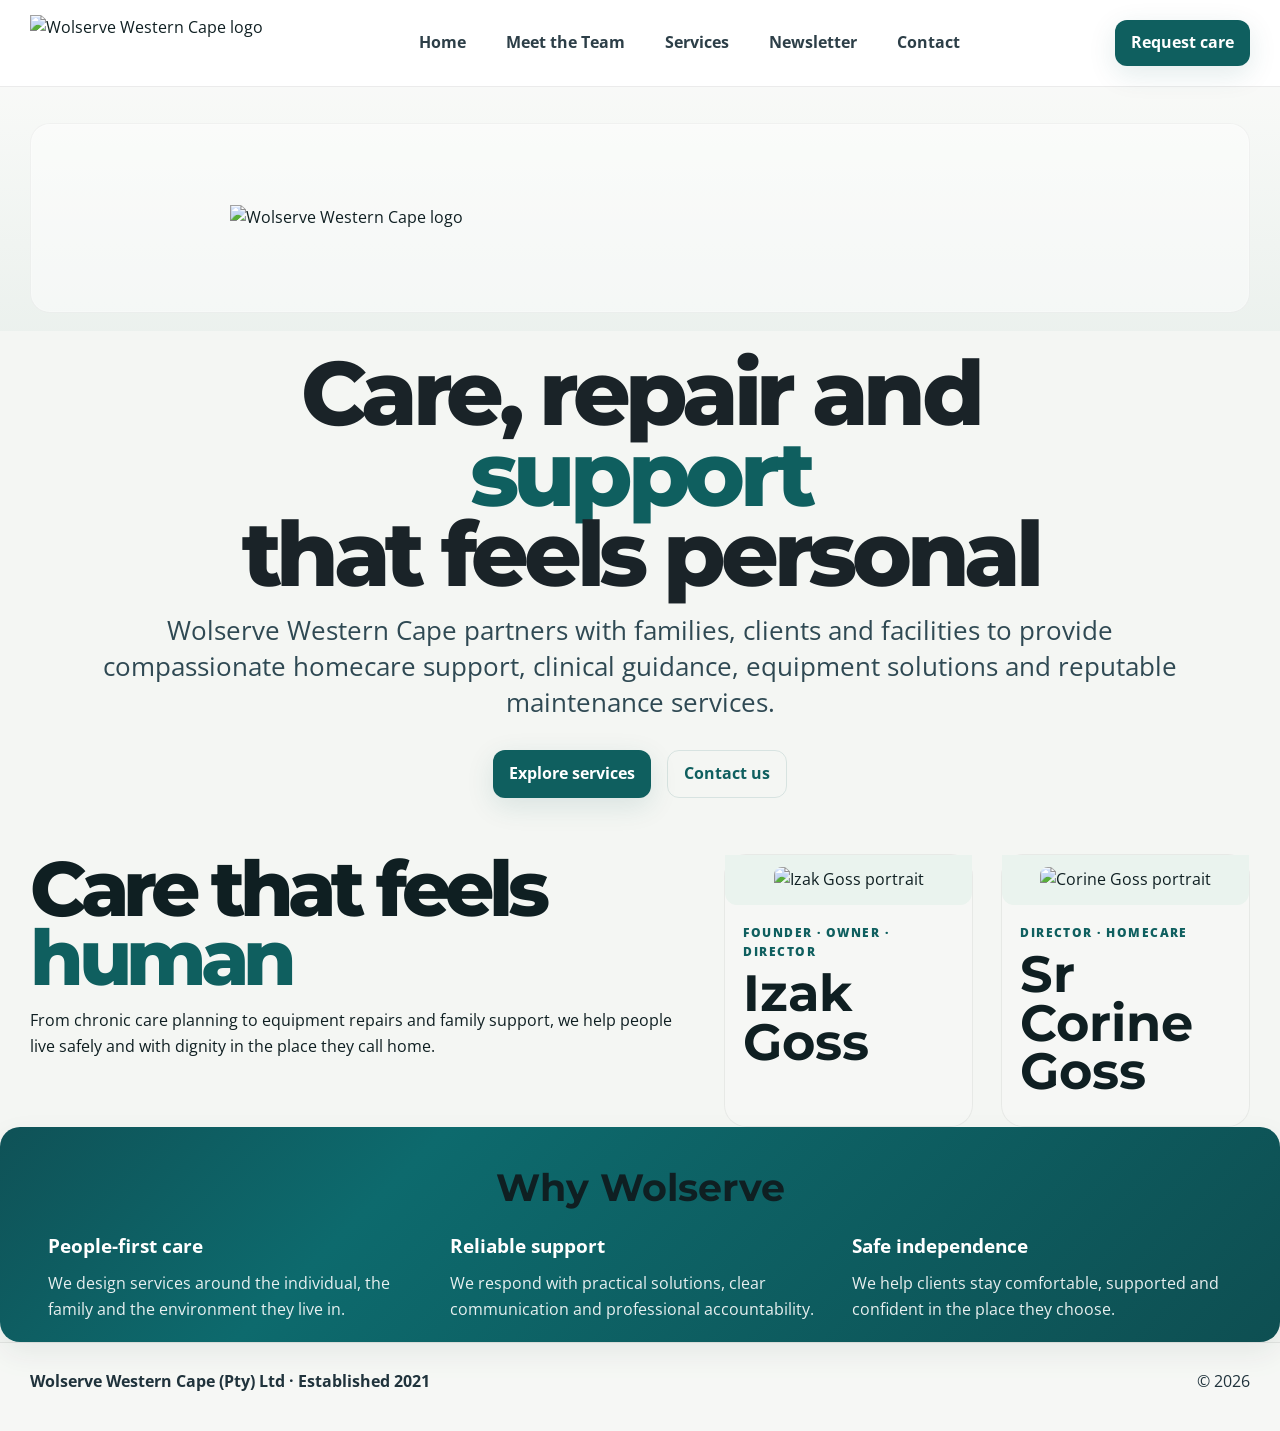
==== commit 18cc1aa7: "Push the final website implementation for the Wolserve site into the repository, including the clean" ====
--- a/index.html
+++ b/index.html
@@ -3,19 +3,18 @@
 <head>
   <meta charset="utf-8" />
   <meta name="viewport" content="width=device-width,initial-scale=1" />
-  <title>Wolserve Western Cape | Repairs, Maintenance, Homecare & Consulting</title>
-  <meta name="description" content="Wolserve Western Cape (Pty) Ltd — repairs, maintenance, homecare and consulting." />
+  <title>Wolserve Western Cape</title>
+  <meta name="description" content="Wolserve Western Cape offers homecare, consulting, equipment repairs and support services." />
   <link rel="preconnect" href="https://fonts.googleapis.com">
   <link rel="preconnect" href="https://fonts.gstatic.com" crossorigin>
   <link href="https://fonts.googleapis.com/css2?family=Montserrat:wght@600;700;800&family=Open+Sans:wght@400;600;700&display=swap" rel="stylesheet">
   <link rel="stylesheet" href="styles.css">
 </head>
 <body>
-  <!-- Professional, accessible top navigation -->
   <header class="top-nav" role="banner">
     <div class="container nav-inner">
       <a class="nav-brand" href="index.html" aria-label="Wolserve Western Cape home">
-        <img src="images/Picture 10.png" alt="Wolserve Western Cape logo" class="nav-logo">
+        <img src="images/Picture 1.png" alt="Wolserve Western Cape logo" class="nav-logo">
       </a>
 
       <nav class="nav-center" role="navigation" aria-label="Primary navigation">
@@ -33,7 +32,7 @@
                 <a href="services.html#property">Stone masonry</a>
               </div>
               <div class="dropdown-column">
-                <h4>Homecare & Consulting</h4>
+                <h4>Homecare &amp; Consulting</h4>
                 <a href="services.html#homecare">Wolserve WC Homecare</a>
                 <a href="services.html#consulting">Wolserve WC Consulting</a>
                 <a href="newsletter.html">Newsletter</a>
@@ -54,7 +53,6 @@
       </div>
     </div>
 
-    <!-- Mobile overlay menu -->
     <div id="mobileOverlay" class="mobile-overlay" aria-hidden="true">
       <div class="overlay-inner">
         <button id="mobileClose" class="overlay-close" aria-label="Close menu">✕</button>
@@ -81,10 +79,10 @@
   </header>
 
   <main>
-    <section class="hero hero-pro">
-      <div class="container hero-inner">
+    <section class="hero-pro">
+      <div class="container">
         <div class="hero-brand-panel">
-          <img src="images/Picture 10.png" alt="Wolserve Western Cape logo" class="brand-large">
+          <img src="images/Picture 1.png" alt="Wolserve Western Cape logo" class="brand-large">
         </div>
       </div>
     </section>
@@ -92,110 +90,65 @@
     <section class="intro-block">
       <div class="container intro-inner">
         <div class="intro-header-wrap">
-          <h1>One trusted company.<br><span>Practical solutions.</span></h1>
+          <h1>Care, repair and <span>support</span> that feels personal</h1>
         </div>
-
-        <p class="intro-copy">
-          Established in 2021, Wolserve Western Cape (Pty) Ltd is the umbrella company for our longstanding repair, maintenance services, together with two newer companies trading as Wolserve WC Homecare and Wolserve WC Consulting.
-        </p>
-
+        <p class="intro-copy">Wolserve Western Cape partners with families, clients and facilities to provide compassionate homecare support, clinical guidance, equipment solutions and reputable maintenance services.</p>
         <div class="hero-ctas">
-          <a class="btn btn-primary" href="services.html">Help me choose →</a>
-          <a class="btn btn-outline" href="services.html">Explore all services</a>
+          <a href="services.html" class="btn btn-primary">Explore services</a>
+          <a href="contact.html" class="btn btn-outline">Contact us</a>
         </div>
       </div>
     </section>
 
-    <!-- rest of page unchanged (leadership, mission, etc) -->
-
-    <section class="section leadership">
+    <section class="leadership">
       <div class="container leadership-inner">
         <div class="leadership-copy">
-          <span class="eyebrow">OUR LEADERSHIP</span>
-          <h2>Meet the people<br>behind<br><span>Wolserve Western Cape.</span></h2>
+          <h2>Care that feels <span>human</span></h2>
+          <p>From chronic care planning to equipment repairs and family support, we help people live safely and with dignity in the place they call home.</p>
         </div>
 
-        <div class="leadership-text">
-          <p>Established in 2021, Wolserve Western Cape (Pty) Ltd is the umbrella company. Its repair and maintenance work continues alongside two newer companies trading as Wolserve WC Homecare and Wolserve WC Consulting.</p>
-          <p>Married since 1992 and now partners in business, Izak and Sr Corine Goss bring complementary experience from property services, healthcare, hospitality, facilities and consulting. Their shared values of hard work, dependable service, dignity and practical support are at the heart of Wolserve Western Cape.</p>
+        <div class="team-grid">
+          <article class="person-card">
+            <div class="card-media">
+              <img src="images/Picture 2.png" alt="Izak Goss portrait" class="alive-image">
+            </div>
+            <div class="card-body">
+              <div class="role">FOUNDER · OWNER · DIRECTOR</div>
+              <h3>Izak Goss</h3>
+            </div>
+          </article>
+
+          <article class="person-card">
+            <div class="card-media">
+              <img src="images/Picture 3.png" alt="Corine Goss portrait" class="alive-image">
+            </div>
+            <div class="card-body">
+              <div class="role">DIRECTOR · HOMECARE</div>
+              <h3>Sr Corine Goss</h3>
+            </div>
+          </article>
         </div>
       </div>
     </section>
 
-    <section class="section team-cards">
-      <div class="container team-grid">
-        <article class="person-card person-feature">
-          <div class="brand-panel small-brand">
-            <img src="images/Picture 10.png" alt="Wolserve logo" class="small-brand-logo">
+    <section class="mission-wrap">
+      <div class="container">
+        <div class="section-head center">
+          <h2>Why Wolserve</h2>
+        </div>
+        <div class="mission-grid">
+          <div class="mission-card">
+            <h3>People-first care</h3>
+            <p>We design services around the individual, the family and the environment they live in.</p>
           </div>
-          <div class="person-body">
-            <div class="role">FOUNDER · OWNER · DIRECTOR</div>
-            <h3>Izak Goss</h3>
-            <p>Izak is the Founder, Owner and Director of Wolserve Western Cape (Pty) Ltd, established in 2021. He has led the company and its repair and maintenance services for years.</p>
-            <p>As the umbrella company grows, Izak continues to lead cleaning-equipment repairs, maintenance and inspection, home-safety consultation, and stone masonry while providing company oversight across all three service areas.</p>
-            <a href="mailto:izak@wolservewc.co.za">izak@wolservewc.co.za</a>
+          <div class="mission-card">
+            <h3>Reliable support</h3>
+            <p>We respond with practical solutions, clear communication and professional accountability.</p>
           </div>
-        </article>
-
-        <article class="person-card person-feature alt-person">
-          <div class="brand-panel small-brand">
-            <img src="images/Picture 10.png" alt="Wolserve logo" class="small-brand-logo">
+          <div class="mission-card">
+            <h3>Safe independence</h3>
+            <p>We help clients stay comfortable, supported and confident in the place they choose.</p>
           </div>
-          <div class="person-body">
-            <div class="role">DIRECTOR · HOMECARE &amp; CONSULTING</div>
-            <h3>Sr Corine Goss</h3>
-            <p>Sr Corine Goss is a Registered Nurse with a BCur qualification in General, Community and Psychiatric Nursing and Midwifery, together with a specialisation in Intensive Care Nursing Science.</p>
-            <p>As Director of Wolserve WC Homecare and Wolserve WC Consulting, Sr Corine uses that knowledge to help clients remain safe, independent and well cared for in the place they choose—usually their own home—and to help organisations build practical standards and systems that work.</p>
-            <a href="mailto:Corine@wolservewc.co.za">Corine@wolservewc.co.za</a>
-          </div>
-        </article>
-      </div>
-    </section>
-
-    <section class="section mission-shell">
-      <div class="container mission-wrap">
-        <div class="mission-header">
-          <span class="eyebrow mission-eyebrow">OUR MISSION · ONE COMPANY · SHARED PURPOSE</span>
-          <h2>Serving with <span>purpose.</span></h2>
-          <p>To serve the world and the people in it while protecting the natural resources entrusted to us.</p>
-        </div>
-
-        <div class="mission-grid">
-          <article class="mission-card">
-            <div class="mission-icon">❤</div>
-            <h3>Serve with purpose</h3>
-            <p>Provide practical solutions that help make everyday life safer, easier and better for the people and communities we serve.</p>
-          </article>
-
-          <article class="mission-card">
-            <div class="mission-icon">✿</div>
-            <h3>Care for creation</h3>
-            <p>Protect natural resources, reduce waste and make environmentally responsible choices wherever practical.</p>
-          </article>
-
-          <article class="mission-card">
-            <div class="mission-icon">✚</div>
-            <h3>Christian values</h3>
-            <p>Treat every person and animal with compassion, honesty and care, guided by Christian values while respecting all faiths and backgrounds.</p>
-          </article>
-
-          <article class="mission-card">
-            <div class="mission-icon">◌</div>
-            <h3>Dignity and choice</h3>
-            <p>Uphold every client’s dignity, preferences, independence and right to make informed choices.</p>
-          </article>
-
-          <article class="mission-card">
-            <div class="mission-icon">◍</div>
-            <h3>Respect for all</h3>
-            <p>Listen without judgement, communicate openly and treat clients, families, staff, partners and communities with respect.</p>
-          </article>
-
-          <article class="mission-card">
-            <div class="mission-icon">✓</div>
-            <h3>Experience-led advice</h3>
-            <p>Base our advice and services on sound knowledge, practical experience and lessons gained over many years, with safety, quality and accountability.</p>
-          </article>
         </div>
       </div>
     </section>
@@ -203,14 +156,8 @@
 
   <footer class="site-footer">
     <div class="container footer-inner">
-      <div>
-        <strong>Wolserve Western Cape (Pty) Ltd · Established 2021</strong>
-        <p>Repairs &amp; Maintenance · Trading as Wolserve WC Homecare · Trading as Wolserve WC Consulting</p>
-      </div>
-      <div>
-        <p>Christian-based values, with respect for people of all faiths and backgrounds.</p>
-        <p>© <span id="year">2026</span> Wolserve Western Cape (Pty) Ltd</p>
-      </div>
+      <div><strong>Wolserve Western Cape (Pty) Ltd · Established 2021</strong></div>
+      <div>© <span id="year-index">2026</span></div>
     </div>
   </footer>
 
@@ -221,7 +168,7 @@
 
   <script src="scripts.js" defer></script>
   <script>
-    document.getElementById('year').textContent = new Date().getFullYear();
+    document.getElementById('year-index').textContent = new Date().getFullYear();
   </script>
 </body>
 </html>
--- a/styles.css
+++ b/styles.css
@@ -14,6 +14,12 @@
   --text-muted: #2d3f48;
   --white: #ffffff;
   --shadow: 0 12px 30px rgba(13, 35, 38, 0.08);
+
+  --contact-accent: #0a3d68;
+  --contact-accent-soft: #e7eef6;
+  --contact-accent-strong: #0d2d4e;
+  --contact-panel: #f3f6f7;
+  --contact-border: rgba(10, 61, 104, 0.18);
 }
 
 * { box-sizing: border-box; }
@@ -30,7 +36,6 @@
 button, input, textarea, select { font: inherit; }
 .container { width: min(1220px, calc(100% - 40px)); margin: 0 auto; }
 
-/* TOP NAV */
 .top-nav { position: sticky; top: 0; z-index: 60; background: rgba(255,255,255,0.96); border-bottom: 1px solid var(--line); }
 .nav-inner { display: flex; align-items: center; justify-content: space-between; gap: 18px; min-height: 86px; }
 .nav-brand { display: inline-flex; align-items: center; }
@@ -41,9 +46,20 @@
 .nav-links a, .dropdown-toggle { color: var(--text-muted); font-weight: 700; font-size: 1rem; background: none; border: none; cursor: pointer; padding: 8px 6px; }
 .nav-links a:hover, .dropdown-toggle:hover { color: var(--brand-green-2); }
 
-/* Dropdown / Mega panel */
 .has-dropdown { position: relative; }
-.dropdown-panel { position: absolute; top: calc(100% + 12px); left: 50%; transform: translateX(-50%); width: 680px; background: var(--white); border-radius: 12px; box-shadow: 0 20px 50px rgba(15,24,40,0.12); display: none; padding: 18px; border: 1px solid rgba(0,0,0,0.06); }
+.dropdown-panel {
+  position: absolute;
+  top: calc(100% + 12px);
+  left: 50%;
+  transform: translateX(-50%);
+  width: 680px;
+  background: var(--white);
+  border-radius: 12px;
+  box-shadow: 0 20px 50px rgba(15,24,40,0.12);
+  display: none;
+  padding: 18px;
+  border: 1px solid rgba(0,0,0,0.06);
+}
 .dropdown-panel .dropdown-column { width: 50%; float: left; padding: 6px 12px; }
 .dropdown-panel h4 { margin: 0 0 8px; color: var(--brand-green-2); font-size: 0.98rem; font-weight: 800; }
 .dropdown-panel a { display: block; color: #243140; padding: 8px 0; font-weight: 600; }
@@ -56,7 +72,6 @@
 .hamburger { display: none; background: transparent; border: 0; width: 42px; height: 42px; padding: 6px; cursor: pointer; }
 .hamburger span { display: block; height: 3px; background: var(--dark); margin: 4px 0; border-radius: 3px; }
 
-/* Mobile overlay */
 .mobile-overlay { position: fixed; inset: 0; background: rgba(12,18,16,0.55); display: none; align-items: flex-start; justify-content: flex-end; z-index: 120; }
 .mobile-overlay.open { display: flex; }
 .overlay-inner { width: min(420px, 92vw); background: var(--white); height: 100%; overflow-y: auto; padding: 28px; box-shadow: -12px 0 40px rgba(0,0,0,0.12); }
@@ -66,12 +81,10 @@
 .overlay-group strong { display: block; margin: 12px 0 6px; color: var(--brand-green-2); }
 .overlay-cta { margin-top: 18px; }
 
-/* Hero + rest kept from earlier */
 .hero-pro { background: linear-gradient(180deg, rgba(255,255,255,0.38), rgba(227,236,232,0.5)); padding: 36px 0 18px; }
 .hero-brand-panel { width: 100%; min-height: 190px; background: rgba(255,255,255,0.45); border: 1px solid rgba(0,0,0,0.04); border-radius: 20px; display: flex; align-items: center; justify-content: center; padding: 28px 20px; box-shadow: inset 0 0 0 1px rgba(255,255,255,0.2); }
 .brand-large { width: min(820px, 100%); height: auto; object-fit: contain; }
 
-/* Intro */
 .intro-block { padding: 22px 0 0; }
 .intro-inner { display: flex; flex-direction: column; gap: 18px; align-items: center; text-align: center; }
 .intro-header-wrap h1 { margin: 0; font-family: "Montserrat", sans-serif; font-size: clamp(3.4rem, 7vw, 8.5rem); line-height: 0.9; letter-spacing: -0.06em; font-weight: 800; color: #1a2328; text-align: center; }
@@ -79,28 +92,211 @@
 .intro-copy { max-width: 1100px; margin: 0; color: #2f4953; font-size: clamp(1.1rem, 2vw, 1.6rem); line-height: 1.4; text-align: center; }
 .hero-ctas { display: flex; justify-content: center; gap: 16px; flex-wrap: wrap; margin-top: 12px; }
 
-/* Leadership + team + mission sections unchanged from earlier - kept concise */
 .leadership { padding-top: 56px; }
 .leadership-inner { display: grid; grid-template-columns: 1.1fr 0.9fr; gap: 52px; align-items: flex-start; }
 .leadership-copy h2 { font-family: "Montserrat", sans-serif; margin: 0; font-size: clamp(3.1rem, 6vw, 7rem); line-height: 0.9; letter-spacing: -0.07em; color: #0f1f22; font-weight: 800; }
 .leadership-copy h2 span { display: block; color: var(--brand-green-2); }
 
 .team-grid { display: grid; grid-template-columns: 1fr 1fr; gap: 28px; }
-.person-card { background: rgba(255,255,255,0.18); border: 1px solid rgba(0,0,0,0.06); border-radius: 22px; overflow: hidden; }
-.person-body h3 { margin: 0 0 12px; font-family: "Montserrat", sans-serif; font-size: clamp(2.2rem, 4vw, 4rem); line-height: 0.95; }
-
-.mission-wrap { background: linear-gradient(135deg, #0f5257, #0d6a6d 30%, #0e4f52 100%); border-radius: 20px; padding: 42px 28px 20px; color: white; box-shadow: var(--shadow); }
+.person-card {
+  background: rgba(255,255,255,0.18);
+  border: 1px solid rgba(0,0,0,0.06);
+  border-radius: 22px;
+  overflow: visible;
+  display: flex;
+  flex-direction: column;
+}
+.card-media {
+  display: flex;
+  align-items: center;
+  justify-content: center;
+  background: var(--panel-alt);
+  border-bottom-left-radius: 12px;
+  border-bottom-right-radius: 12px;
+  padding: 12px;
+  overflow: visible;
+}
+.card-media img {
+  display: block;
+  width: auto;
+  max-width: 100%;
+  height: auto;
+  max-height: 720px;
+  object-fit: contain;
+  object-position: center top;
+  border-radius: 8px;
+}
+.card-body { padding: 18px; }
+.role {
+  font-size: .76rem;
+  font-weight: 800;
+  letter-spacing: .12em;
+  text-transform: uppercase;
+  color: var(--brand-green-2);
+  margin-bottom: 8px;
+}
+.card-body h3, .person-card h2 {
+  margin: 0 0 12px;
+  font-family: "Montserrat", sans-serif;
+  font-size: clamp(2.2rem, 4vw, 4rem);
+  line-height: 0.95;
+  color: var(--dark);
+}
+.card-body p, .person-card p {
+  margin: 0 0 14px;
+  color: #2a3940;
+  font-size: 1.04rem;
+  line-height: 1.6;
+}
+.person-card a {
+  color: var(--primary-dark);
+  font-weight: 700;
+  text-decoration: underline;
+}
+
+.image-missing {
+  position: relative;
+  min-height: 220px;
+  display: flex;
+  align-items: center;
+  justify-content: center;
+  background: linear-gradient(135deg, #edf4f0, #dfeae5);
+  border: 1px solid rgba(0,0,0,0.08);
+  border-radius: 14px;
+  color: var(--brand-green-2);
+  font-weight: 700;
+  text-align: center;
+  padding: 16px;
+}
+.image-missing::before { content: "Image unavailable"; }
+
+.section { padding: 42px 0 70px; }
+.section-head { margin-bottom: 18px; }
+.section-head h2 { margin: 0 0 12px; font-family: "Montserrat", sans-serif; font-size: clamp(2rem, 3vw, 3.2rem); line-height: 1; color: var(--dark); }
+.section-head p { margin: 0; color: var(--text-muted); max-width: 840px; }
+.section-head.center { text-align: center; }
+.section-head.center p { margin: 0 auto; }
+
+.service-rows { display: grid; gap: 20px; }
+.service-item {
+  display: grid;
+  grid-template-columns: 280px 1fr;
+  gap: 22px;
+  align-items: center;
+  background: rgba(255,255,255,0.18);
+  border: 1px solid rgba(0,0,0,0.06);
+  border-radius: 18px;
+  padding: 18px;
+}
+.service-item img {
+  width: 100%;
+  height: 220px;
+  object-fit: cover;
+  border-radius: 12px;
+  display: block;
+  background: #eef2ef;
+}
+.service-item h3 { margin: 0 0 8px; font-size: clamp(1.4rem, 2vw, 2.2rem); line-height: 1.1; color: var(--dark); }
+.service-item p { margin: 0; color: var(--text-muted); }
+
+.muted { background: rgba(147, 187, 182, 0.08); }
+
+.mission-wrap {
+  background: linear-gradient(135deg, #0f5257, #0d6a6d 30%, #0e4f52 100%);
+  border-radius: 20px;
+  padding: 42px 28px 20px;
+  color: white;
+  box-shadow: var(--shadow);
+}
 .mission-grid { display: grid; grid-template-columns: repeat(3, minmax(0, 1fr)); gap: 22px; margin-top: 24px; }
+.mission-card h3 { margin: 0 0 10px; }
+.mission-card p { margin: 0; color: rgba(255,255,255,0.9); }
+
+.newsletter-grid {
+  display: grid;
+  grid-template-columns: repeat(3, minmax(0, 1fr));
+  gap: 22px;
+}
+.newsletter-card {
+  background: rgba(255,255,255,0.2);
+  border: 1px solid rgba(0,0,0,0.06);
+  border-radius: 18px;
+  overflow: hidden;
+}
+.newsletter-card img {
+  width: 100%;
+  height: 300px;
+  object-fit: cover;
+  display: block;
+}
+.newsletter-copy { padding: 18px; }
+.newsletter-copy h3 { margin: 0 0 8px; font-size: 1.4rem; color: var(--dark); }
+.newsletter-copy p { margin: 0; color: var(--text-muted); }
+
+.contact-page .section { padding: 42px 0 70px; }
+.contact-wrap { display: grid; gap: 28px; }
+.contact-header { max-width: 820px; margin: 0 auto; text-align: center; }
+.contact-header .eyebrow { display: inline-block; margin-bottom: 12px; font-size: 0.75rem; letter-spacing: 0.12em; text-transform: uppercase; color: var(--contact-accent); font-weight: 800; }
+.contact-header h1 { margin: 0; font-family: "Montserrat", sans-serif; font-size: clamp(2.6rem, 5vw, 5.2rem); line-height: 0.96; letter-spacing: -0.05em; color: var(--dark); }
+.contact-header p { margin: 12px auto 0; max-width: 740px; color: var(--text-muted); font-size: 1.08rem; }
+.contact-urgent { display: flex; align-items: center; justify-content: space-between; gap: 18px; background: linear-gradient(135deg, #0d4b57, #0f6a6d); border: 1px solid rgba(255,255,255,0.08); border-radius: 18px; padding: 18px 22px; color: white; box-shadow: var(--shadow); }
+.contact-urgent strong { font-size: 1.08rem; display: block; margin-bottom: 2px; }
+.contact-urgent p { margin: 0; color: rgba(255,255,255,0.9); line-height: 1.5; }
+.contact-layout { display: grid; gap: 28px; }
+.contact-panel { background: var(--contact-panel); border: 1px solid var(--contact-border); border-radius: 18px; padding: 24px; box-shadow: 0 8px 20px rgba(10, 61, 104, 0.04); }
+.contact-panel-header { display: flex; align-items: center; justify-content: space-between; gap: 16px; margin-bottom: 18px; }
+.contact-panel-header h2 { margin: 0; color: var(--contact-accent-strong); font-size: clamp(1.3rem, 2vw, 1.9rem); }
+.contact-page-links { display: flex; flex-wrap: wrap; gap: 10px; }
+.contact-page-links a { display: inline-flex; align-items: center; justify-content: center; min-height: 38px; padding: 8px 14px; border-radius: 999px; border: 1px solid rgba(10, 61, 104, 0.18); background: rgba(255,255,255,0.35); color: var(--contact-accent-strong); font-weight: 700; }
+.contact-list { display: grid; gap: 14px; }
+.contact-item { display: grid; grid-template-columns: 52px 1fr auto; align-items: center; gap: 16px; width: 100%; padding: 18px 18px; border: 1px solid var(--contact-border); border-radius: 14px; background: rgba(255,255,255,0.42); color: var(--contact-accent-strong); text-decoration: none; transition: transform 0.18s ease, box-shadow 0.18s ease, border-color 0.18s ease; }
+.contact-item:hover { transform: translateY(-1px); border-color: rgba(10, 61, 104, 0.28); box-shadow: 0 6px 18px rgba(10, 61, 104, 0.08); }
+.contact-icon { width: 52px; height: 52px; display: inline-flex; align-items: center; justify-content: center; border-radius: 12px; background: var(--contact-accent-soft); color: var(--contact-accent); font-weight: 800; font-size: 1.4rem; }
+.contact-meta { display: flex; flex-direction: column; gap: 4px; }
+.contact-meta small { font-size: 0.7rem; letter-spacing: 0.1em; text-transform: uppercase; color: rgba(10, 61, 104, 0.72); font-weight: 800; }
+.contact-meta strong { font-size: 1.08rem; line-height: 1.3; color: var(--contact-accent-strong); }
+.contact-arrow { display: inline-flex; align-items: center; justify-content: center; width: 38px; height: 38px; border-radius: 50%; border: 1px solid rgba(10, 61, 104, 0.18); color: var(--contact-accent); font-size: 1.2rem; background: rgba(255,255,255,0.4); }
+.contact-footer-note { margin-top: 18px; color: var(--text-muted); font-size: 0.97rem; }
+.contact-footer-note strong { color: var(--contact-accent-strong); }
 
 .site-footer { background: rgba(255,255,255,0.15); color: #20333c; padding: 26px 0 36px; border-top: 1px solid var(--line); }
-
-/* Responsive */
+.footer-inner { display: flex; justify-content: space-between; gap: 20px; flex-wrap: wrap; }
+
+.lightbox {
+  position: fixed;
+  inset: 0;
+  display: none;
+  align-items: center;
+  justify-content: center;
+  background: rgba(7, 11, 14, 0.82);
+  z-index: 200;
+}
+.lightbox img { max-width: min(90vw, 980px); max-height: 90vh; object-fit: contain; border-radius: 14px; background: white; }
+.lightbox-close {
+  position: absolute;
+  top: 20px;
+  right: 20px;
+  width: 42px;
+  height: 42px;
+  border-radius: 50%;
+  border: 0;
+  background: rgba(255,255,255,0.9);
+  cursor: pointer;
+  font-size: 1.5rem;
+}
+
 @media (max-width: 980px) {
   .nav-center { display: none; }
   .hamburger { display: block; }
   .nav-logo { height: 64px; }
-  .leadership-inner, .team-grid, .mission-grid, .hero-inner { grid-template-columns: 1fr; }
+  .leadership-inner, .team-grid, .mission-grid, .service-item, .newsletter-grid { grid-template-columns: 1fr; }
   .intro-header-wrap h1 { font-size: clamp(2.8rem, 15vw, 5rem); }
+}
+
+@media (max-width: 700px) {
+  .contact-item { grid-template-columns: 48px 1fr; }
+  .contact-arrow { display: none; }
+  .contact-urgent { flex-direction: column; align-items: flex-start; }
 }
 
 @media (prefers-reduced-motion: reduce) {
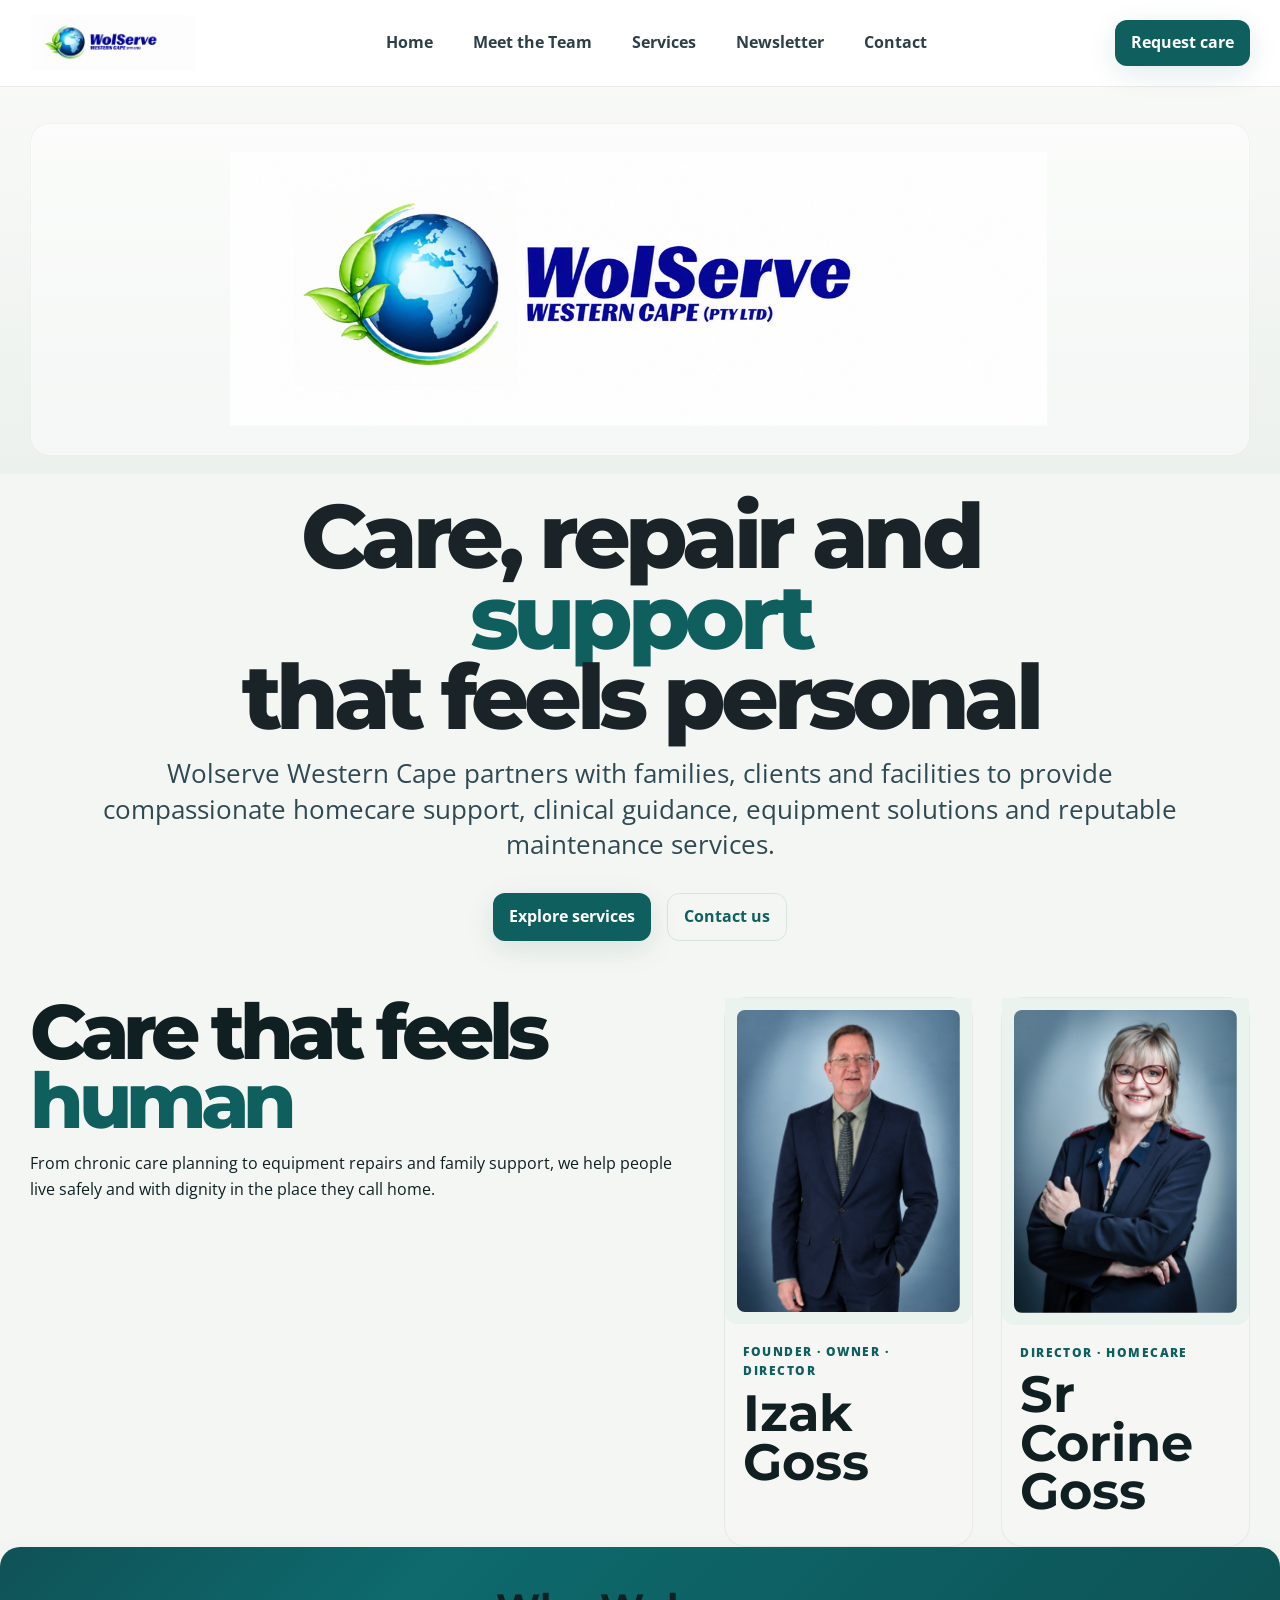
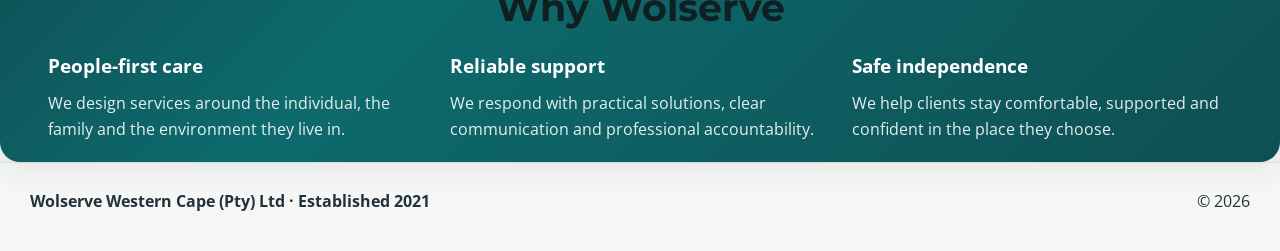
==== commit 3700bfdd: "Fix all remaining site references to the real Corine portrait image file by updating the path from ." ====
--- a/index.html
+++ b/index.html
@@ -120,7 +120,7 @@
 
           <article class="person-card">
             <div class="card-media">
-              <img src="images/Picture 3.png" alt="Corine Goss portrait" class="alive-image">
+              <img src="images/Picture 3.jpg" alt="Corine Goss portrait" class="alive-image">
             </div>
             <div class="card-body">
               <div class="role">DIRECTOR · HOMECARE</div>
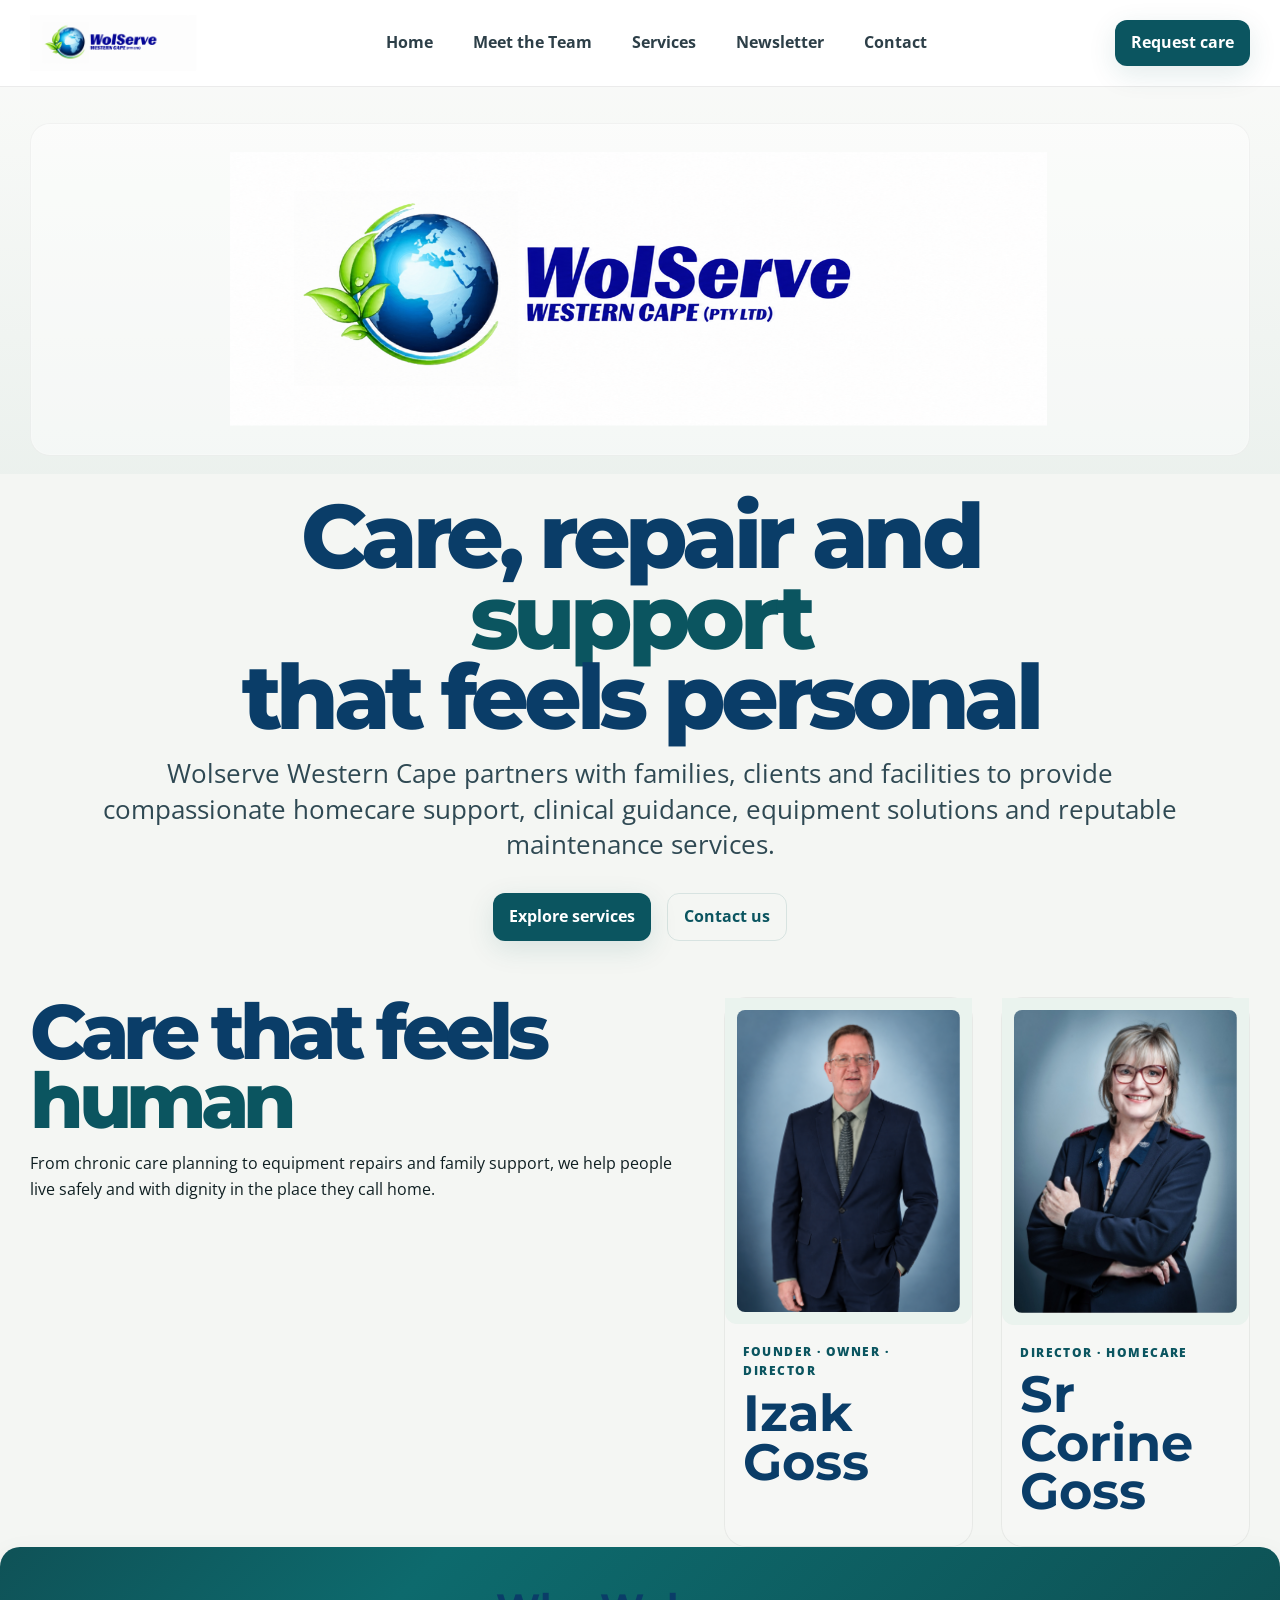
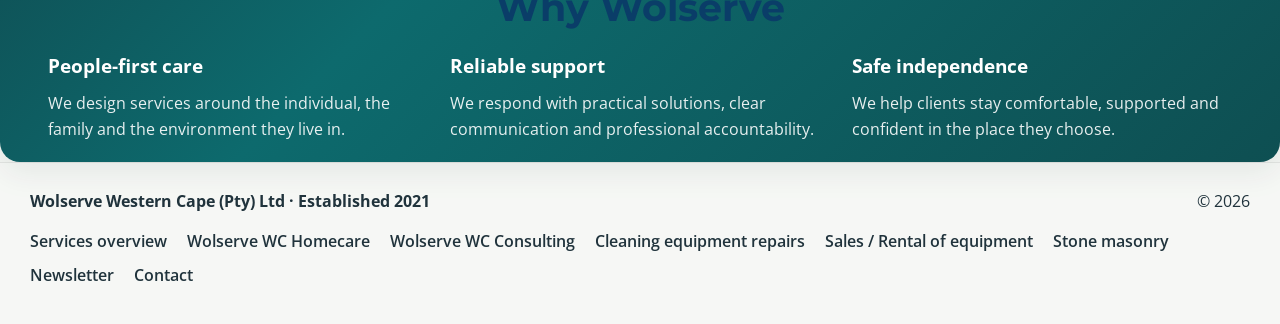
==== commit 580f9e5a: "Separate service pages, navy headings, team grid, masonry gallery, remove reCAPTCHA, selector copy C" ====
--- a/index.html
+++ b/index.html
@@ -27,14 +27,15 @@
             <div class="dropdown-panel" role="menu">
               <div class="dropdown-column">
                 <h4>Company services</h4>
-                <a href="services.html#property">Cleaning equipment repairs</a>
-                <a href="services.html#property">Sales / Rental of equipment</a>
-                <a href="services.html#property">Stone masonry</a>
+                <a href="services.html">Services overview</a>
+                <a href="cleaning-equipment.html">Cleaning equipment repairs</a>
+                <a href="medical-equipment.html">Sales / Rental of equipment</a>
+                <a href="stone-masonry.html">Stone masonry</a>
               </div>
               <div class="dropdown-column">
                 <h4>Homecare &amp; Consulting</h4>
-                <a href="services.html#homecare">Wolserve WC Homecare</a>
-                <a href="services.html#consulting">Wolserve WC Consulting</a>
+                <a href="homecare.html">Wolserve WC Homecare</a>
+                <a href="consulting.html">Wolserve WC Consulting</a>
                 <a href="newsletter.html">Newsletter</a>
               </div>
             </div>
@@ -63,10 +64,10 @@
             <li class="overlay-group">
               <strong>Services</strong>
               <ul>
-                <li><a href="services.html#property">Cleaning equipment repairs</a></li>
-                <li><a href="services.html#property">Sales / Rental of equipment</a></li>
-                <li><a href="services.html#homecare">Wolserve WC Homecare</a></li>
-                <li><a href="services.html#consulting">Wolserve WC Consulting</a></li>
+                <li><a href="cleaning-equipment.html">Cleaning equipment repairs</a></li>
+                <li><a href="medical-equipment.html">Sales / Rental of equipment</a></li>
+                <li><a href="homecare.html">Wolserve WC Homecare</a></li>
+                <li><a href="consulting.html">Wolserve WC Consulting</a></li>
               </ul>
             </li>
             <li><a href="newsletter.html">Newsletter</a></li>
@@ -159,6 +160,16 @@
       <div><strong>Wolserve Western Cape (Pty) Ltd · Established 2021</strong></div>
       <div>© <span id="year-index">2026</span></div>
     </div>
+    <nav class="container footer-links" aria-label="Footer navigation">
+      <a href="services.html">Services overview</a>
+      <a href="homecare.html">Wolserve WC Homecare</a>
+      <a href="consulting.html">Wolserve WC Consulting</a>
+      <a href="cleaning-equipment.html">Cleaning equipment repairs</a>
+      <a href="medical-equipment.html">Sales / Rental of equipment</a>
+      <a href="stone-masonry.html">Stone masonry</a>
+      <a href="newsletter.html">Newsletter</a>
+      <a href="contact.html">Contact</a>
+    </nav>
   </footer>
 
   <div id="lightbox" class="lightbox" aria-hidden="true" role="dialog" aria-label="Image viewer">
--- a/styles.css
+++ b/styles.css
@@ -9,7 +9,7 @@
   --primary: #0d5c7a;
   --primary-dark: #0b596d;
   --brand-green: #0d7a78;
-  --brand-green-2: #0f5f5f;
+  --brand-green-2: #0b5560;
   --green-soft: rgba(146, 188, 181, 0.35);
   --text-muted: #2d3f48;
   --white: #ffffff;
@@ -49,7 +49,7 @@
 .has-dropdown { position: relative; }
 .dropdown-panel {
   position: absolute;
-  top: calc(100% + 12px);
+  top: 100%;
   left: 50%;
   transform: translateX(-50%);
   width: 680px;
@@ -60,13 +60,15 @@
   padding: 18px;
   border: 1px solid rgba(0,0,0,0.06);
 }
+.dropdown-panel::before { content: ""; position: absolute; left: 0; right: 0; top: -14px; height: 14px; }
+.dropdown-panel::after { content: ""; display: block; clear: both; }
 .dropdown-panel .dropdown-column { width: 50%; float: left; padding: 6px 12px; }
 .dropdown-panel h4 { margin: 0 0 8px; color: var(--brand-green-2); font-size: 0.98rem; font-weight: 800; }
 .dropdown-panel a { display: block; color: #243140; padding: 8px 0; font-weight: 600; }
 .has-dropdown:focus-within .dropdown-panel, .has-dropdown:hover .dropdown-panel { display: block; }
 
 .nav-actions { display: flex; align-items: center; gap: 12px; }
-.btn { display: inline-flex; align-items: center; justify-content: center; min-height: 44px; padding: 10px 16px; border-radius: 12px; font-weight: 700; }
+.btn { display: inline-flex; align-items: center; justify-content: center; min-height: 44px; padding: 10px 16px; border-radius: 12px; font-weight: 700; border: 0; cursor: pointer; }
 .btn-primary { background: var(--brand-green-2); color: white; box-shadow: 0 8px 28px rgba(13,92,90,0.12); }
 .btn-outline { background: transparent; border: 1px solid rgba(13,92,90,0.12); color: var(--brand-green-2); }
 .hamburger { display: none; background: transparent; border: 0; width: 42px; height: 42px; padding: 6px; cursor: pointer; }
@@ -87,14 +89,14 @@
 
 .intro-block { padding: 22px 0 0; }
 .intro-inner { display: flex; flex-direction: column; gap: 18px; align-items: center; text-align: center; }
-.intro-header-wrap h1 { margin: 0; font-family: "Montserrat", sans-serif; font-size: clamp(3.4rem, 7vw, 8.5rem); line-height: 0.9; letter-spacing: -0.06em; font-weight: 800; color: #1a2328; text-align: center; }
+.intro-header-wrap h1 { margin: 0; font-family: "Montserrat", sans-serif; font-size: clamp(3.4rem, 7vw, 8.5rem); line-height: 0.9; letter-spacing: -0.06em; font-weight: 800; color: var(--navy); text-align: center; }
 .intro-header-wrap h1 span { display: block; color: var(--brand-green-2); }
 .intro-copy { max-width: 1100px; margin: 0; color: #2f4953; font-size: clamp(1.1rem, 2vw, 1.6rem); line-height: 1.4; text-align: center; }
 .hero-ctas { display: flex; justify-content: center; gap: 16px; flex-wrap: wrap; margin-top: 12px; }
 
 .leadership { padding-top: 56px; }
 .leadership-inner { display: grid; grid-template-columns: 1.1fr 0.9fr; gap: 52px; align-items: flex-start; }
-.leadership-copy h2 { font-family: "Montserrat", sans-serif; margin: 0; font-size: clamp(3.1rem, 6vw, 7rem); line-height: 0.9; letter-spacing: -0.07em; color: #0f1f22; font-weight: 800; }
+.leadership-copy h2 { font-family: "Montserrat", sans-serif; margin: 0; font-size: clamp(3.1rem, 6vw, 7rem); line-height: 0.9; letter-spacing: -0.07em; color: var(--navy); font-weight: 800; }
 .leadership-copy h2 span { display: block; color: var(--brand-green-2); }
 
 .team-grid { display: grid; grid-template-columns: 1fr 1fr; gap: 28px; }
@@ -127,6 +129,11 @@
   border-radius: 8px;
 }
 .card-body { padding: 18px; }
+.team-list { display: grid; grid-template-columns: repeat(2, minmax(0, 1fr)); gap: 28px; align-items: stretch; }
+.team-list .person-card { height: 100%; }
+.team-list .card-media { aspect-ratio: 3 / 4; padding: 12px; }
+.team-list .card-media img { width: 100%; height: 100%; max-height: none; object-fit: contain; object-position: center; }
+.team-list .card-body { flex: 1; }
 .role {
   font-size: .76rem;
   font-weight: 800;
@@ -140,7 +147,7 @@
   font-family: "Montserrat", sans-serif;
   font-size: clamp(2.2rem, 4vw, 4rem);
   line-height: 0.95;
-  color: var(--dark);
+  color: var(--navy);
 }
 .card-body p, .person-card p {
   margin: 0 0 14px;
@@ -172,7 +179,8 @@
 
 .section { padding: 42px 0 70px; }
 .section-head { margin-bottom: 18px; }
-.section-head h2 { margin: 0 0 12px; font-family: "Montserrat", sans-serif; font-size: clamp(2rem, 3vw, 3.2rem); line-height: 1; color: var(--dark); }
+.section-head h2 { margin: 0 0 12px; font-family: "Montserrat", sans-serif; font-size: clamp(2rem, 3vw, 3.2rem); line-height: 1; color: var(--navy); }
+.section-head h1 { margin: 0 0 12px; font-family: "Montserrat", sans-serif; font-size: clamp(2.2rem, 4vw, 3.8rem); line-height: 1; color: var(--navy); }
 .section-head p { margin: 0; color: var(--text-muted); max-width: 840px; }
 .section-head.center { text-align: center; }
 .section-head.center p { margin: 0 auto; }
@@ -196,7 +204,7 @@
   display: block;
   background: #eef2ef;
 }
-.service-item h3 { margin: 0 0 8px; font-size: clamp(1.4rem, 2vw, 2.2rem); line-height: 1.1; color: var(--dark); }
+.service-item h3 { margin: 0 0 8px; font-size: clamp(1.4rem, 2vw, 2.2rem); line-height: 1.1; color: var(--navy); }
 .service-item p { margin: 0; color: var(--text-muted); }
 
 .muted { background: rgba(147, 187, 182, 0.08); }
@@ -230,14 +238,14 @@
   display: block;
 }
 .newsletter-copy { padding: 18px; }
-.newsletter-copy h3 { margin: 0 0 8px; font-size: 1.4rem; color: var(--dark); }
+.newsletter-copy h3 { margin: 0 0 8px; font-size: 1.4rem; color: var(--navy); }
 .newsletter-copy p { margin: 0; color: var(--text-muted); }
 
 .contact-page .section { padding: 42px 0 70px; }
 .contact-wrap { display: grid; gap: 28px; }
 .contact-header { max-width: 820px; margin: 0 auto; text-align: center; }
 .contact-header .eyebrow { display: inline-block; margin-bottom: 12px; font-size: 0.75rem; letter-spacing: 0.12em; text-transform: uppercase; color: var(--contact-accent); font-weight: 800; }
-.contact-header h1 { margin: 0; font-family: "Montserrat", sans-serif; font-size: clamp(2.6rem, 5vw, 5.2rem); line-height: 0.96; letter-spacing: -0.05em; color: var(--dark); }
+.contact-header h1 { margin: 0; font-family: "Montserrat", sans-serif; font-size: clamp(2.6rem, 5vw, 5.2rem); line-height: 0.96; letter-spacing: -0.05em; color: var(--contact-accent-strong); }
 .contact-header p { margin: 12px auto 0; max-width: 740px; color: var(--text-muted); font-size: 1.08rem; }
 .contact-urgent { display: flex; align-items: center; justify-content: space-between; gap: 18px; background: linear-gradient(135deg, #0d4b57, #0f6a6d); border: 1px solid rgba(255,255,255,0.08); border-radius: 18px; padding: 18px 22px; color: white; box-shadow: var(--shadow); }
 .contact-urgent strong { font-size: 1.08rem; display: block; margin-bottom: 2px; }
@@ -248,6 +256,7 @@
 .contact-panel-header h2 { margin: 0; color: var(--contact-accent-strong); font-size: clamp(1.3rem, 2vw, 1.9rem); }
 .contact-page-links { display: flex; flex-wrap: wrap; gap: 10px; }
 .contact-page-links a { display: inline-flex; align-items: center; justify-content: center; min-height: 38px; padding: 8px 14px; border-radius: 999px; border: 1px solid rgba(10, 61, 104, 0.18); background: rgba(255,255,255,0.35); color: var(--contact-accent-strong); font-weight: 700; }
+.contact-subhead { margin: 28px 0 14px; color: var(--contact-accent-strong); font-size: 1.2rem; }
 .contact-list { display: grid; gap: 14px; }
 .contact-item { display: grid; grid-template-columns: 52px 1fr auto; align-items: center; gap: 16px; width: 100%; padding: 18px 18px; border: 1px solid var(--contact-border); border-radius: 14px; background: rgba(255,255,255,0.42); color: var(--contact-accent-strong); text-decoration: none; transition: transform 0.18s ease, box-shadow 0.18s ease, border-color 0.18s ease; }
 .contact-item:hover { transform: translateY(-1px); border-color: rgba(10, 61, 104, 0.28); box-shadow: 0 6px 18px rgba(10, 61, 104, 0.08); }
@@ -258,6 +267,20 @@
 .contact-arrow { display: inline-flex; align-items: center; justify-content: center; width: 38px; height: 38px; border-radius: 50%; border: 1px solid rgba(10, 61, 104, 0.18); color: var(--contact-accent); font-size: 1.2rem; background: rgba(255,255,255,0.4); }
 .contact-footer-note { margin-top: 18px; color: var(--text-muted); font-size: 0.97rem; }
 .contact-footer-note strong { color: var(--contact-accent-strong); }
+
+/* Callback form */
+.contact-form { display: grid; gap: 14px; max-width: 640px; }
+.contact-form .field { display: grid; gap: 6px; }
+.contact-form label { font-weight: 700; color: var(--contact-accent-strong); font-size: .9rem; }
+.contact-form input, .contact-form select, .contact-form textarea {
+  padding: 11px 12px; border-radius: 10px; border: 1px solid var(--contact-border); background: #fff; width: 100%;
+}
+.contact-form input:focus, .contact-form textarea:focus, .contact-form select:focus {
+  outline: 3px solid rgba(11,85,96,0.18);
+  outline-offset: 2px;
+}
+.contact-form .form-actions { display: flex; gap: 14px; align-items: center; flex-wrap: wrap; }
+.form-status { color: var(--contact-accent-strong); font-weight: 700; font-size: .95rem; }
 
 .site-footer { background: rgba(255,255,255,0.15); color: #20333c; padding: 26px 0 36px; border-top: 1px solid var(--line); }
 .footer-inner { display: flex; justify-content: space-between; gap: 20px; flex-wrap: wrap; }
@@ -294,11 +317,92 @@
 }
 
 @media (max-width: 700px) {
+  .team-list { grid-template-columns: 1fr; }
   .contact-item { grid-template-columns: 48px 1fr; }
   .contact-arrow { display: none; }
   .contact-urgent { flex-direction: column; align-items: flex-start; }
+  .contact-panel-header { flex-direction: column; align-items: flex-start; }
 }
 
 @media (prefers-reduced-motion: reduce) {
   *, *::before, *::after { transition: none !important; animation: none !important; scroll-behavior: auto !important; }
 }
+
+/* Services landing & selector */
+.svc-hero { padding: 36px 0 50px; background: var(--bg-soft); }
+.svc-tabs { display: grid; grid-template-columns: repeat(3, 1fr); gap: 16px; margin-bottom: 32px; }
+.svc-tab { background: var(--white); border: 1px solid var(--line); border-radius: 22px; padding: 18px 22px; box-shadow: var(--shadow); display: flex; flex-direction: column; gap: 4px; }
+.svc-tab strong { font-family: "Montserrat", sans-serif; color: var(--brand-green-2); }
+.svc-tab span { color: var(--text-muted); font-size: .9rem; }
+.svc-tab:hover { border-color: var(--brand-green); }
+.svc-hero-grid { display: grid; grid-template-columns: 1fr; gap: 28px; }
+.svc-hero-copy h1 { font-family: "Montserrat", sans-serif; font-size: clamp(2.4rem, 5vw, 4.2rem); line-height: 1; margin: 0 0 16px; color: var(--navy); }
+.svc-hero-copy h1 span { color: var(--brand-green); }
+.svc-hero-copy p { color: var(--text-muted); max-width: 560px; }
+.selector-card { background: var(--white); border-radius: 28px; box-shadow: var(--shadow); border: 1px solid var(--line); display: grid; grid-template-columns: 0.8fr 1.2fr; overflow: hidden; }
+.selector-intro { background: linear-gradient(135deg, #0f5257, #0d6a6d 30%, #0e4f52 100%); color: var(--white); padding: 32px 28px; }
+.selector-intro .selector-kicker { color: rgba(255,255,255,0.8); }
+.selector-card .selector-intro h2 { color: var(--white); font-size: clamp(1.6rem, 2.6vw, 2.2rem); }
+.selector-intro p { color: rgba(255,255,255,0.92); }
+.selector-main { padding: 28px; }
+.selector-card h2 { font-family: "Montserrat", sans-serif; margin: 0 0 14px; line-height: 1.1; color: var(--navy); }
+.selector-progress { display: flex; gap: 8px; list-style: none; padding: 0; margin: 22px 0 0; }
+.selector-progress li { flex: 1; height: 5px; border-radius: 4px; background: rgba(255,255,255,0.28); }
+.selector-progress li.active { background: var(--white); }
+.selector-kicker { margin: 0 0 6px; text-transform: uppercase; letter-spacing: .06em; font-size: .78rem; font-weight: 700; color: var(--brand-green); }
+.selector-options { display: grid; gap: 10px; }
+.selector-option { text-align: left; background: var(--panel); border: 1px solid var(--line); border-radius: 18px; padding: 14px 18px; cursor: pointer; font-weight: 600; color: var(--dark); }
+.selector-option:hover, .selector-option:focus-visible { border-color: var(--brand-green); background: var(--panel-alt); }
+.selector-actions { display: flex; flex-wrap: wrap; gap: 10px; margin: 16px 0 8px; }
+.selector-learn { display: inline-block; margin: 4px 0 8px; font-weight: 700; color: var(--brand-green-2); text-decoration: underline; }
+.selector-link { background: none; border: 0; padding: 8px 12px 0 0; color: var(--brand-green-2); text-decoration: underline; cursor: pointer; }
+.selector-foot { display: block; color: var(--text-muted); }
+.stage-grid { display: grid; grid-template-columns: repeat(4, 1fr); gap: 16px; margin-bottom: 20px; }
+.stage-card { background: var(--white); border-radius: 22px; padding: 20px; border: 1px solid var(--line); }
+.stage-card h3 { color: var(--navy); margin: 6px 0; }
+.stage-card span { color: var(--brand-green); font-weight: 700; font-size: .8rem; text-transform: uppercase; }
+.table-wrap { overflow-x: auto; }
+.compare-table { width: 100%; border-collapse: collapse; background: var(--white); border-radius: 18px; overflow: hidden; }
+.compare-table th, .compare-table td { padding: 12px 16px; text-align: left; border-bottom: 1px solid var(--line); vertical-align: top; }
+.compare-table thead th { background: var(--brand-green-2); color: var(--white); }
+.criteria-list { padding-left: 20px; color: var(--text-muted); }
+#callback .contact-form { max-width: 640px; }
+#callback .form-row { display: flex; flex-direction: column; gap: 4px; margin-bottom: 12px; }
+#callback input, #callback textarea { padding: 10px 14px; border: 1px solid var(--line); border-radius: 12px; }
+@media (max-width: 900px) {
+  .svc-tabs, .svc-hero-grid, .stage-grid, .selector-card, .masonry-hero, .overview-grid, .overview-grid.two, .newsletter-feature { grid-template-columns: 1fr; }
+}
+
+/* Overview cards, breadcrumb, masonry gallery */
+.breadcrumb { margin: 0 0 14px; font-weight: 700; color: var(--brand-green-2); }
+.page-cta { margin: 18px 0 0; }
+.overview-grid { display: grid; grid-template-columns: repeat(3, minmax(0, 1fr)); gap: 20px; }
+.overview-grid.two { grid-template-columns: repeat(2, minmax(0, 1fr)); }
+.overview-card { display: flex; flex-direction: column; background: var(--white); border: 1px solid var(--line); border-radius: 18px; overflow: hidden; box-shadow: var(--shadow); }
+.overview-card:hover { border-color: var(--brand-green); }
+.overview-card img { width: 100%; height: 220px; object-fit: cover; background: #eef2ef; }
+.overview-copy { padding: 18px; display: flex; flex-direction: column; flex: 1; }
+.overview-copy h3 { margin: 0 0 8px; font-family: "Montserrat", sans-serif; font-size: 1.3rem; line-height: 1.15; color: var(--navy); }
+.overview-copy p { margin: 0 0 12px; color: var(--text-muted); flex: 1; }
+.learn-more { font-weight: 700; color: var(--brand-green-2); }
+.footer-links { display: flex; flex-wrap: wrap; gap: 8px 20px; margin-top: 14px; font-weight: 600; }
+.footer-links a:hover { color: var(--brand-green-2); text-decoration: underline; }
+.masonry-hero { display: grid; grid-template-columns: 1fr 1fr; gap: 32px; align-items: center; }
+.masonry-hero-img { width: 100%; height: 360px; object-fit: cover; border-radius: 18px; cursor: zoom-in; }
+.masonry-gallery { display: grid; grid-template-columns: repeat(auto-fill, minmax(240px, 1fr)); gap: 18px; }
+.masonry-gallery figure { margin: 0; background: var(--white); border: 1px solid var(--line); border-radius: 16px; overflow: hidden; }
+.masonry-gallery img { width: 100%; height: 280px; object-fit: cover; cursor: zoom-in; }
+.masonry-gallery figcaption { padding: 10px 14px; color: var(--text-muted); font-weight: 600; font-size: .95rem; }
+
+/* Newsletter */
+.newsletter-feature { display: grid; grid-template-columns: 1.2fr 0.8fr; gap: 32px; align-items: center; }
+.newsletter-feature-copy h1 { margin: 0 0 8px; font-family: "Montserrat", sans-serif; font-size: clamp(2.2rem, 4vw, 3.6rem); line-height: 1; color: var(--navy); }
+.newsletter-feature-copy .eyebrow { margin: 0 0 8px; text-transform: uppercase; letter-spacing: .1em; font-size: .78rem; font-weight: 800; color: var(--brand-green-2); }
+.newsletter-actions { display: flex; flex-wrap: wrap; gap: 12px; margin-top: 16px; }
+.newsletter-feature-cover img { max-height: 420px; width: auto; margin: 0 auto; border-radius: 12px; }
+.archive-list { list-style: none; margin: 0; padding: 0; display: grid; gap: 14px; }
+.archive-item { display: flex; align-items: center; justify-content: space-between; gap: 16px; flex-wrap: wrap; background: var(--white); border: 1px solid var(--line); border-radius: 14px; padding: 16px 20px; }
+.archive-item h3 { margin: 0; font-size: 1.2rem; color: var(--navy); }
+.archive-item p { margin: 2px 0 0; color: var(--text-muted); }
+.archive-actions { display: flex; gap: 10px; }
+.selector-tag { margin: 0 0 6px; font-weight: 700; color: var(--brand-green-2); }
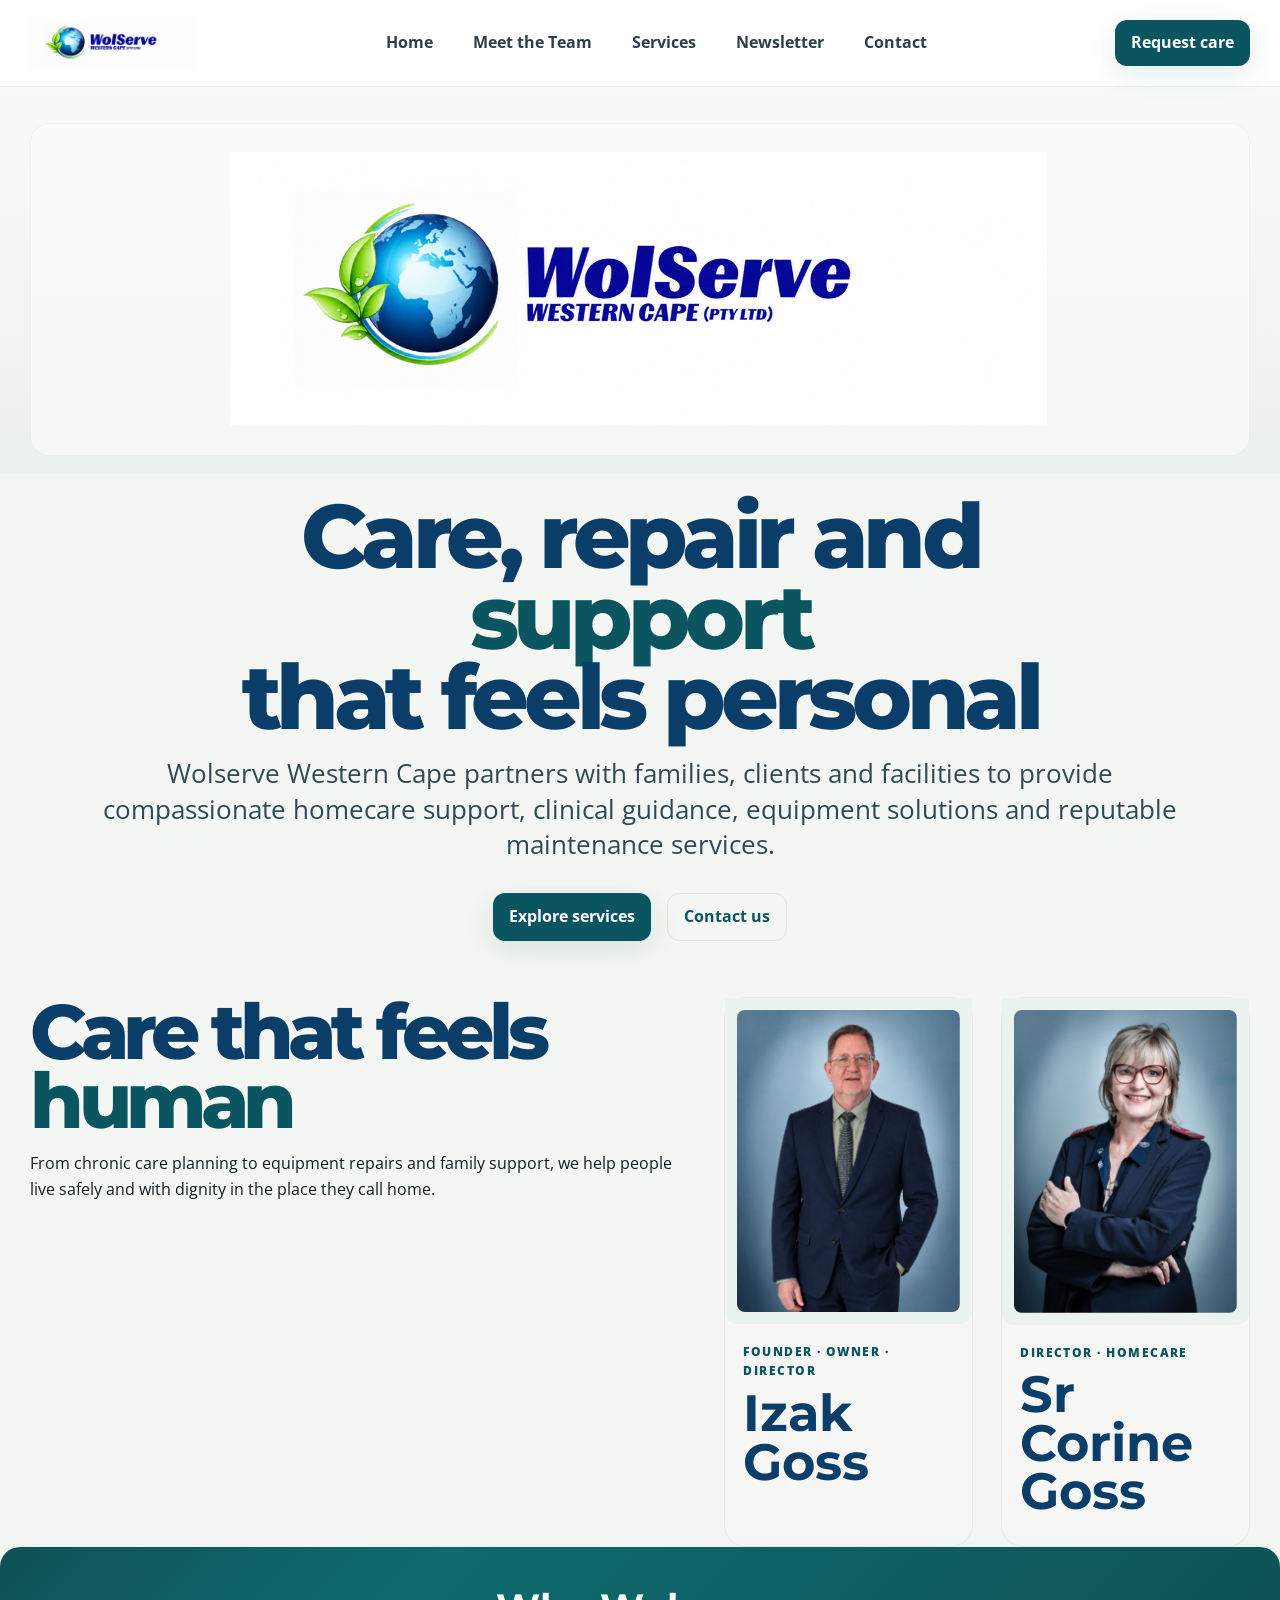
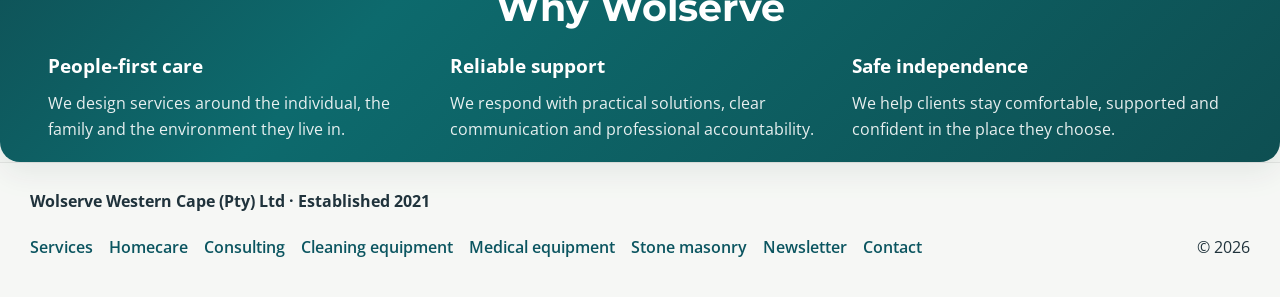
==== commit 433a4adf: "Navy headings, separate service pages, masonry gallery, reCAPTCHA removal, selector copy, newsletter" ====
--- a/index.html
+++ b/index.html
@@ -27,7 +27,6 @@
             <div class="dropdown-panel" role="menu">
               <div class="dropdown-column">
                 <h4>Company services</h4>
-                <a href="services.html">Services overview</a>
                 <a href="cleaning-equipment.html">Cleaning equipment repairs</a>
                 <a href="medical-equipment.html">Sales / Rental of equipment</a>
                 <a href="stone-masonry.html">Stone masonry</a>
@@ -36,7 +35,7 @@
                 <h4>Homecare &amp; Consulting</h4>
                 <a href="homecare.html">Wolserve WC Homecare</a>
                 <a href="consulting.html">Wolserve WC Consulting</a>
-                <a href="newsletter.html">Newsletter</a>
+                <a href="services.html">All services</a>
               </div>
             </div>
           </li>
@@ -64,8 +63,10 @@
             <li class="overlay-group">
               <strong>Services</strong>
               <ul>
+                <li><a href="services.html">All services</a></li>
                 <li><a href="cleaning-equipment.html">Cleaning equipment repairs</a></li>
                 <li><a href="medical-equipment.html">Sales / Rental of equipment</a></li>
+                <li><a href="stone-masonry.html">Stone masonry</a></li>
                 <li><a href="homecare.html">Wolserve WC Homecare</a></li>
                 <li><a href="consulting.html">Wolserve WC Consulting</a></li>
               </ul>
@@ -158,18 +159,18 @@
   <footer class="site-footer">
     <div class="container footer-inner">
       <div><strong>Wolserve Western Cape (Pty) Ltd · Established 2021</strong></div>
+      <nav class="footer-links" aria-label="Footer navigation">
+        <a href="services.html">Services</a>
+        <a href="homecare.html">Homecare</a>
+        <a href="consulting.html">Consulting</a>
+        <a href="cleaning-equipment.html">Cleaning equipment</a>
+        <a href="medical-equipment.html">Medical equipment</a>
+        <a href="stone-masonry.html">Stone masonry</a>
+        <a href="newsletter.html">Newsletter</a>
+        <a href="contact.html">Contact</a>
+      </nav>
       <div>© <span id="year-index">2026</span></div>
     </div>
-    <nav class="container footer-links" aria-label="Footer navigation">
-      <a href="services.html">Services overview</a>
-      <a href="homecare.html">Wolserve WC Homecare</a>
-      <a href="consulting.html">Wolserve WC Consulting</a>
-      <a href="cleaning-equipment.html">Cleaning equipment repairs</a>
-      <a href="medical-equipment.html">Sales / Rental of equipment</a>
-      <a href="stone-masonry.html">Stone masonry</a>
-      <a href="newsletter.html">Newsletter</a>
-      <a href="contact.html">Contact</a>
-    </nav>
   </footer>
 
   <div id="lightbox" class="lightbox" aria-hidden="true" role="dialog" aria-label="Image viewer">
--- a/styles.css
+++ b/styles.css
@@ -59,9 +59,10 @@
   display: none;
   padding: 18px;
   border: 1px solid rgba(0,0,0,0.06);
+  margin-top: 0;
 }
 .dropdown-panel::before { content: ""; position: absolute; left: 0; right: 0; top: -14px; height: 14px; }
-.dropdown-panel::after { content: ""; display: block; clear: both; }
+.dropdown-panel::after { content: ""; display: table; clear: both; }
 .dropdown-panel .dropdown-column { width: 50%; float: left; padding: 6px 12px; }
 .dropdown-panel h4 { margin: 0 0 8px; color: var(--brand-green-2); font-size: 0.98rem; font-weight: 800; }
 .dropdown-panel a { display: block; color: #243140; padding: 8px 0; font-weight: 600; }
@@ -99,6 +100,11 @@
 .leadership-copy h2 { font-family: "Montserrat", sans-serif; margin: 0; font-size: clamp(3.1rem, 6vw, 7rem); line-height: 0.9; letter-spacing: -0.07em; color: var(--navy); font-weight: 800; }
 .leadership-copy h2 span { display: block; color: var(--brand-green-2); }
 
+.team-list { display: grid; grid-template-columns: repeat(2, minmax(0, 1fr)); gap: 28px; margin-top: 12px; align-items: stretch; }
+.team-list .person-card { height: 100%; }
+.team-list .card-media { aspect-ratio: 3 / 4; }
+.team-list .card-media img { width: 100%; height: 100%; max-height: none; object-fit: contain; object-position: center; }
+.team-list .card-body h2 { font-size: clamp(1.8rem, 3vw, 2.8rem); }
 .team-grid { display: grid; grid-template-columns: 1fr 1fr; gap: 28px; }
 .person-card {
   background: rgba(255,255,255,0.18);
@@ -129,11 +135,6 @@
   border-radius: 8px;
 }
 .card-body { padding: 18px; }
-.team-list { display: grid; grid-template-columns: repeat(2, minmax(0, 1fr)); gap: 28px; align-items: stretch; }
-.team-list .person-card { height: 100%; }
-.team-list .card-media { aspect-ratio: 3 / 4; padding: 12px; }
-.team-list .card-media img { width: 100%; height: 100%; max-height: none; object-fit: contain; object-position: center; }
-.team-list .card-body { flex: 1; }
 .role {
   font-size: .76rem;
   font-weight: 800;
@@ -180,7 +181,9 @@
 .section { padding: 42px 0 70px; }
 .section-head { margin-bottom: 18px; }
 .section-head h2 { margin: 0 0 12px; font-family: "Montserrat", sans-serif; font-size: clamp(2rem, 3vw, 3.2rem); line-height: 1; color: var(--navy); }
-.section-head h1 { margin: 0 0 12px; font-family: "Montserrat", sans-serif; font-size: clamp(2.2rem, 4vw, 3.8rem); line-height: 1; color: var(--navy); }
+.section-head h1 { margin: 0 0 12px; font-family: "Montserrat", sans-serif; font-size: clamp(2.2rem, 4vw, 4rem); line-height: 1; color: var(--navy); }
+.section-head h1 span { color: var(--brand-green-2); }
+.mission-wrap .section-head h2 { color: var(--white); }
 .section-head p { margin: 0; color: var(--text-muted); max-width: 840px; }
 .section-head.center { text-align: center; }
 .section-head.center p { margin: 0 auto; }
@@ -339,27 +342,20 @@
 .svc-hero-copy h1 { font-family: "Montserrat", sans-serif; font-size: clamp(2.4rem, 5vw, 4.2rem); line-height: 1; margin: 0 0 16px; color: var(--navy); }
 .svc-hero-copy h1 span { color: var(--brand-green); }
 .svc-hero-copy p { color: var(--text-muted); max-width: 560px; }
-.selector-card { background: var(--white); border-radius: 28px; box-shadow: var(--shadow); border: 1px solid var(--line); display: grid; grid-template-columns: 0.8fr 1.2fr; overflow: hidden; }
-.selector-intro { background: linear-gradient(135deg, #0f5257, #0d6a6d 30%, #0e4f52 100%); color: var(--white); padding: 32px 28px; }
-.selector-intro .selector-kicker { color: rgba(255,255,255,0.8); }
-.selector-card .selector-intro h2 { color: var(--white); font-size: clamp(1.6rem, 2.6vw, 2.2rem); }
-.selector-intro p { color: rgba(255,255,255,0.92); }
-.selector-main { padding: 28px; }
-.selector-card h2 { font-family: "Montserrat", sans-serif; margin: 0 0 14px; line-height: 1.1; color: var(--navy); }
-.selector-progress { display: flex; gap: 8px; list-style: none; padding: 0; margin: 22px 0 0; }
-.selector-progress li { flex: 1; height: 5px; border-radius: 4px; background: rgba(255,255,255,0.28); }
-.selector-progress li.active { background: var(--white); }
+.selector-card { background: var(--white); border-radius: 28px; padding: 28px; box-shadow: var(--shadow); border: 1px solid var(--line); }
+.selector-card h2 { font-family: "Montserrat", sans-serif; color: var(--navy); margin: 0 0 14px; line-height: 1.1; }
+.selector-progress { display: flex; gap: 10px; list-style: none; padding: 0; margin: 0 0 18px; }
+.selector-progress li { width: 30px; height: 30px; border-radius: 50%; display: grid; place-items: center; background: var(--panel-alt); color: var(--text-muted); font-weight: 700; font-size: .85rem; }
+.selector-progress li.active { background: var(--brand-green-2); color: var(--white); }
 .selector-kicker { margin: 0 0 6px; text-transform: uppercase; letter-spacing: .06em; font-size: .78rem; font-weight: 700; color: var(--brand-green); }
 .selector-options { display: grid; gap: 10px; }
 .selector-option { text-align: left; background: var(--panel); border: 1px solid var(--line); border-radius: 18px; padding: 14px 18px; cursor: pointer; font-weight: 600; color: var(--dark); }
 .selector-option:hover, .selector-option:focus-visible { border-color: var(--brand-green); background: var(--panel-alt); }
 .selector-actions { display: flex; flex-wrap: wrap; gap: 10px; margin: 16px 0 8px; }
-.selector-learn { display: inline-block; margin: 4px 0 8px; font-weight: 700; color: var(--brand-green-2); text-decoration: underline; }
 .selector-link { background: none; border: 0; padding: 8px 12px 0 0; color: var(--brand-green-2); text-decoration: underline; cursor: pointer; }
 .selector-foot { display: block; color: var(--text-muted); }
 .stage-grid { display: grid; grid-template-columns: repeat(4, 1fr); gap: 16px; margin-bottom: 20px; }
 .stage-card { background: var(--white); border-radius: 22px; padding: 20px; border: 1px solid var(--line); }
-.stage-card h3 { color: var(--navy); margin: 6px 0; }
 .stage-card span { color: var(--brand-green); font-weight: 700; font-size: .8rem; text-transform: uppercase; }
 .table-wrap { overflow-x: auto; }
 .compare-table { width: 100%; border-collapse: collapse; background: var(--white); border-radius: 18px; overflow: hidden; }
@@ -370,39 +366,34 @@
 #callback .form-row { display: flex; flex-direction: column; gap: 4px; margin-bottom: 12px; }
 #callback input, #callback textarea { padding: 10px 14px; border: 1px solid var(--line); border-radius: 12px; }
 @media (max-width: 900px) {
-  .svc-tabs, .svc-hero-grid, .stage-grid, .selector-card, .masonry-hero, .overview-grid, .overview-grid.two, .newsletter-feature { grid-template-columns: 1fr; }
-}
-
-/* Overview cards, breadcrumb, masonry gallery */
-.breadcrumb { margin: 0 0 14px; font-weight: 700; color: var(--brand-green-2); }
-.page-cta { margin: 18px 0 0; }
-.overview-grid { display: grid; grid-template-columns: repeat(3, minmax(0, 1fr)); gap: 20px; }
-.overview-grid.two { grid-template-columns: repeat(2, minmax(0, 1fr)); }
-.overview-card { display: flex; flex-direction: column; background: var(--white); border: 1px solid var(--line); border-radius: 18px; overflow: hidden; box-shadow: var(--shadow); }
-.overview-card:hover { border-color: var(--brand-green); }
-.overview-card img { width: 100%; height: 220px; object-fit: cover; background: #eef2ef; }
-.overview-copy { padding: 18px; display: flex; flex-direction: column; flex: 1; }
-.overview-copy h3 { margin: 0 0 8px; font-family: "Montserrat", sans-serif; font-size: 1.3rem; line-height: 1.15; color: var(--navy); }
-.overview-copy p { margin: 0 0 12px; color: var(--text-muted); flex: 1; }
-.learn-more { font-weight: 700; color: var(--brand-green-2); }
-.footer-links { display: flex; flex-wrap: wrap; gap: 8px 20px; margin-top: 14px; font-weight: 600; }
-.footer-links a:hover { color: var(--brand-green-2); text-decoration: underline; }
-.masonry-hero { display: grid; grid-template-columns: 1fr 1fr; gap: 32px; align-items: center; }
-.masonry-hero-img { width: 100%; height: 360px; object-fit: cover; border-radius: 18px; cursor: zoom-in; }
-.masonry-gallery { display: grid; grid-template-columns: repeat(auto-fill, minmax(240px, 1fr)); gap: 18px; }
-.masonry-gallery figure { margin: 0; background: var(--white); border: 1px solid var(--line); border-radius: 16px; overflow: hidden; }
-.masonry-gallery img { width: 100%; height: 280px; object-fit: cover; cursor: zoom-in; }
-.masonry-gallery figcaption { padding: 10px 14px; color: var(--text-muted); font-weight: 600; font-size: .95rem; }
-
-/* Newsletter */
-.newsletter-feature { display: grid; grid-template-columns: 1.2fr 0.8fr; gap: 32px; align-items: center; }
-.newsletter-feature-copy h1 { margin: 0 0 8px; font-family: "Montserrat", sans-serif; font-size: clamp(2.2rem, 4vw, 3.6rem); line-height: 1; color: var(--navy); }
-.newsletter-feature-copy .eyebrow { margin: 0 0 8px; text-transform: uppercase; letter-spacing: .1em; font-size: .78rem; font-weight: 800; color: var(--brand-green-2); }
-.newsletter-actions { display: flex; flex-wrap: wrap; gap: 12px; margin-top: 16px; }
-.newsletter-feature-cover img { max-height: 420px; width: auto; margin: 0 auto; border-radius: 12px; }
-.archive-list { list-style: none; margin: 0; padding: 0; display: grid; gap: 14px; }
-.archive-item { display: flex; align-items: center; justify-content: space-between; gap: 16px; flex-wrap: wrap; background: var(--white); border: 1px solid var(--line); border-radius: 14px; padding: 16px 20px; }
-.archive-item h3 { margin: 0; font-size: 1.2rem; color: var(--navy); }
-.archive-item p { margin: 2px 0 0; color: var(--text-muted); }
-.archive-actions { display: flex; gap: 10px; }
-.selector-tag { margin: 0 0 6px; font-weight: 700; color: var(--brand-green-2); }
+  .svc-tabs, .svc-hero-grid, .stage-grid { grid-template-columns: 1fr; }
+}
+
+/* Service pages, gallery, footer */
+.page-hero { padding-bottom: 0; }
+.breadcrumb { margin: 0 0 12px; font-size: .9rem; color: var(--text-muted); }
+.breadcrumb a { color: var(--brand-green-2); text-decoration: underline; }
+.learn-more { color: var(--brand-green-2); font-weight: 700; }
+.learn-more:hover { text-decoration: underline; }
+.masonry-feature { padding: 28px 0 0; }
+.masonry-hero-img { width: 100%; max-height: 520px; object-fit: cover; border-radius: 18px; cursor: zoom-in; }
+.masonry-gallery { display: grid; grid-template-columns: repeat(auto-fill, minmax(260px, 1fr)); gap: 18px; margin-bottom: 24px; }
+.gallery-item { margin: 0; background: var(--white); border: 1px solid var(--line); border-radius: 16px; overflow: hidden; }
+.gallery-item img { width: 100%; height: 280px; object-fit: cover; cursor: zoom-in; }
+.gallery-item figcaption { padding: 10px 14px; font-weight: 600; color: var(--navy); font-size: .95rem; }
+.footer-links { display: flex; flex-wrap: wrap; gap: 6px 16px; }
+.footer-links a { color: var(--brand-green-2); font-weight: 600; }
+.footer-links a:hover { text-decoration: underline; }
+.archive-item h3 { margin: 0 0 6px; font-size: 1.2rem; color: var(--navy); }
+.archive-list { display: grid; gap: 14px; }
+.archive-item { display: flex; justify-content: space-between; align-items: center; gap: 16px; flex-wrap: wrap; background: var(--white); border: 1px solid var(--line); border-radius: 16px; padding: 16px 20px; }
+.archive-item p { margin: 0; color: var(--text-muted); }
+.selector-card { display: grid; grid-template-columns: minmax(240px, 0.8fr) 1.4fr; gap: 28px; }
+.selector-panel h2 { font-size: clamp(1.6rem, 2.4vw, 2.2rem); }
+.selector-panel p { color: var(--text-muted); }
+.selector-panel .selector-kicker { color: var(--brand-green); }
+.selector-progress li { width: 36px; height: 6px; border-radius: 3px; }
+.selector-main { min-width: 0; }
+.sr-only { position: absolute; width: 1px; height: 1px; overflow: hidden; clip: rect(0 0 0 0); white-space: nowrap; }
+.result-back { display: block; }
+@media (max-width: 900px) { .selector-card { grid-template-columns: 1fr; } }
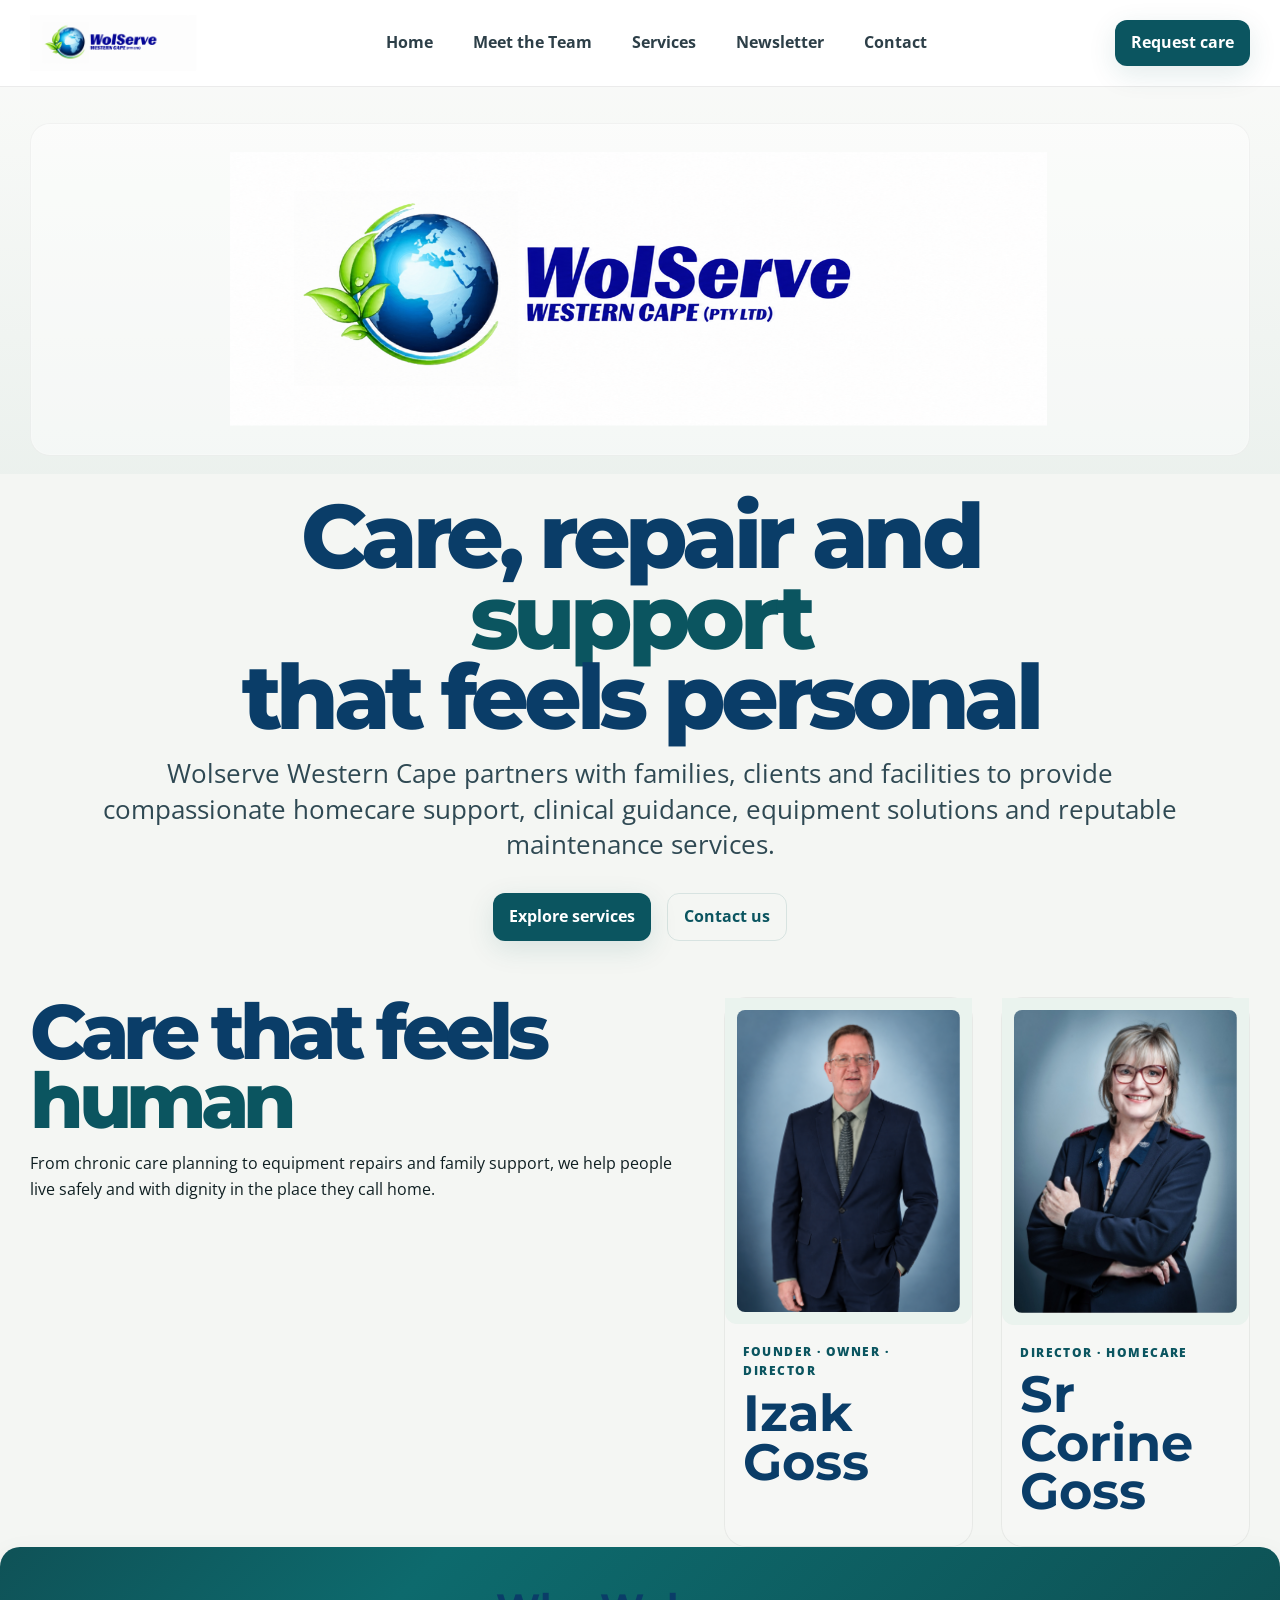
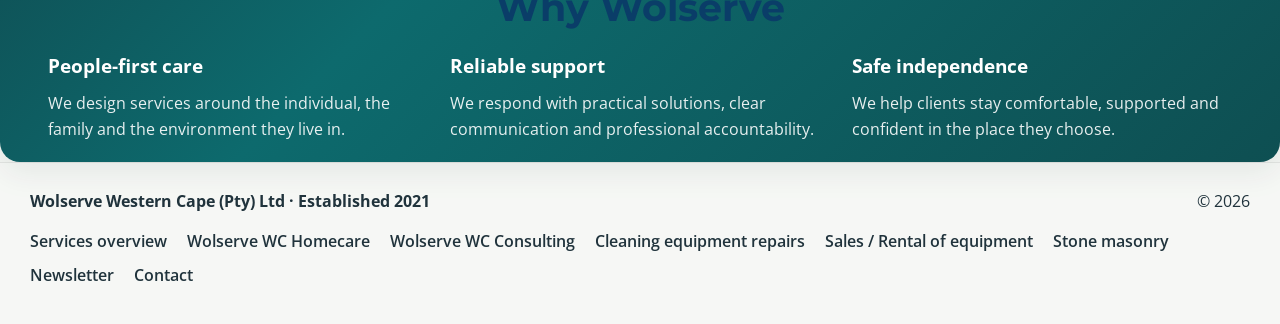
==== commit 8cdb8dba: "Merge e743c0db05c856a414be37da14b945168c66b48a into 8704e05d68a6204d1a77a7d5de91052c9d995279" ====
--- a/index.html
+++ b/index.html
@@ -27,6 +27,7 @@
             <div class="dropdown-panel" role="menu">
               <div class="dropdown-column">
                 <h4>Company services</h4>
+                <a href="services.html">Services overview</a>
                 <a href="cleaning-equipment.html">Cleaning equipment repairs</a>
                 <a href="medical-equipment.html">Sales / Rental of equipment</a>
                 <a href="stone-masonry.html">Stone masonry</a>
@@ -35,7 +36,7 @@
                 <h4>Homecare &amp; Consulting</h4>
                 <a href="homecare.html">Wolserve WC Homecare</a>
                 <a href="consulting.html">Wolserve WC Consulting</a>
-                <a href="services.html">All services</a>
+                <a href="newsletter.html">Newsletter</a>
               </div>
             </div>
           </li>
@@ -63,10 +64,8 @@
             <li class="overlay-group">
               <strong>Services</strong>
               <ul>
-                <li><a href="services.html">All services</a></li>
                 <li><a href="cleaning-equipment.html">Cleaning equipment repairs</a></li>
                 <li><a href="medical-equipment.html">Sales / Rental of equipment</a></li>
-                <li><a href="stone-masonry.html">Stone masonry</a></li>
                 <li><a href="homecare.html">Wolserve WC Homecare</a></li>
                 <li><a href="consulting.html">Wolserve WC Consulting</a></li>
               </ul>
@@ -159,18 +158,18 @@
   <footer class="site-footer">
     <div class="container footer-inner">
       <div><strong>Wolserve Western Cape (Pty) Ltd · Established 2021</strong></div>
-      <nav class="footer-links" aria-label="Footer navigation">
-        <a href="services.html">Services</a>
-        <a href="homecare.html">Homecare</a>
-        <a href="consulting.html">Consulting</a>
-        <a href="cleaning-equipment.html">Cleaning equipment</a>
-        <a href="medical-equipment.html">Medical equipment</a>
-        <a href="stone-masonry.html">Stone masonry</a>
-        <a href="newsletter.html">Newsletter</a>
-        <a href="contact.html">Contact</a>
-      </nav>
       <div>© <span id="year-index">2026</span></div>
     </div>
+    <nav class="container footer-links" aria-label="Footer navigation">
+      <a href="services.html">Services overview</a>
+      <a href="homecare.html">Wolserve WC Homecare</a>
+      <a href="consulting.html">Wolserve WC Consulting</a>
+      <a href="cleaning-equipment.html">Cleaning equipment repairs</a>
+      <a href="medical-equipment.html">Sales / Rental of equipment</a>
+      <a href="stone-masonry.html">Stone masonry</a>
+      <a href="newsletter.html">Newsletter</a>
+      <a href="contact.html">Contact</a>
+    </nav>
   </footer>
 
   <div id="lightbox" class="lightbox" aria-hidden="true" role="dialog" aria-label="Image viewer">
--- a/styles.css
+++ b/styles.css
@@ -59,10 +59,9 @@
   display: none;
   padding: 18px;
   border: 1px solid rgba(0,0,0,0.06);
-  margin-top: 0;
 }
 .dropdown-panel::before { content: ""; position: absolute; left: 0; right: 0; top: -14px; height: 14px; }
-.dropdown-panel::after { content: ""; display: table; clear: both; }
+.dropdown-panel::after { content: ""; display: block; clear: both; }
 .dropdown-panel .dropdown-column { width: 50%; float: left; padding: 6px 12px; }
 .dropdown-panel h4 { margin: 0 0 8px; color: var(--brand-green-2); font-size: 0.98rem; font-weight: 800; }
 .dropdown-panel a { display: block; color: #243140; padding: 8px 0; font-weight: 600; }
@@ -100,11 +99,6 @@
 .leadership-copy h2 { font-family: "Montserrat", sans-serif; margin: 0; font-size: clamp(3.1rem, 6vw, 7rem); line-height: 0.9; letter-spacing: -0.07em; color: var(--navy); font-weight: 800; }
 .leadership-copy h2 span { display: block; color: var(--brand-green-2); }
 
-.team-list { display: grid; grid-template-columns: repeat(2, minmax(0, 1fr)); gap: 28px; margin-top: 12px; align-items: stretch; }
-.team-list .person-card { height: 100%; }
-.team-list .card-media { aspect-ratio: 3 / 4; }
-.team-list .card-media img { width: 100%; height: 100%; max-height: none; object-fit: contain; object-position: center; }
-.team-list .card-body h2 { font-size: clamp(1.8rem, 3vw, 2.8rem); }
 .team-grid { display: grid; grid-template-columns: 1fr 1fr; gap: 28px; }
 .person-card {
   background: rgba(255,255,255,0.18);
@@ -135,6 +129,11 @@
   border-radius: 8px;
 }
 .card-body { padding: 18px; }
+.team-list { display: grid; grid-template-columns: repeat(2, minmax(0, 1fr)); gap: 28px; align-items: stretch; }
+.team-list .person-card { height: 100%; }
+.team-list .card-media { aspect-ratio: 3 / 4; padding: 12px; }
+.team-list .card-media img { width: 100%; height: 100%; max-height: none; object-fit: contain; object-position: center; }
+.team-list .card-body { flex: 1; }
 .role {
   font-size: .76rem;
   font-weight: 800;
@@ -181,9 +180,7 @@
 .section { padding: 42px 0 70px; }
 .section-head { margin-bottom: 18px; }
 .section-head h2 { margin: 0 0 12px; font-family: "Montserrat", sans-serif; font-size: clamp(2rem, 3vw, 3.2rem); line-height: 1; color: var(--navy); }
-.section-head h1 { margin: 0 0 12px; font-family: "Montserrat", sans-serif; font-size: clamp(2.2rem, 4vw, 4rem); line-height: 1; color: var(--navy); }
-.section-head h1 span { color: var(--brand-green-2); }
-.mission-wrap .section-head h2 { color: var(--white); }
+.section-head h1 { margin: 0 0 12px; font-family: "Montserrat", sans-serif; font-size: clamp(2.2rem, 4vw, 3.8rem); line-height: 1; color: var(--navy); }
 .section-head p { margin: 0; color: var(--text-muted); max-width: 840px; }
 .section-head.center { text-align: center; }
 .section-head.center p { margin: 0 auto; }
@@ -342,20 +339,27 @@
 .svc-hero-copy h1 { font-family: "Montserrat", sans-serif; font-size: clamp(2.4rem, 5vw, 4.2rem); line-height: 1; margin: 0 0 16px; color: var(--navy); }
 .svc-hero-copy h1 span { color: var(--brand-green); }
 .svc-hero-copy p { color: var(--text-muted); max-width: 560px; }
-.selector-card { background: var(--white); border-radius: 28px; padding: 28px; box-shadow: var(--shadow); border: 1px solid var(--line); }
-.selector-card h2 { font-family: "Montserrat", sans-serif; color: var(--navy); margin: 0 0 14px; line-height: 1.1; }
-.selector-progress { display: flex; gap: 10px; list-style: none; padding: 0; margin: 0 0 18px; }
-.selector-progress li { width: 30px; height: 30px; border-radius: 50%; display: grid; place-items: center; background: var(--panel-alt); color: var(--text-muted); font-weight: 700; font-size: .85rem; }
-.selector-progress li.active { background: var(--brand-green-2); color: var(--white); }
+.selector-card { background: var(--white); border-radius: 28px; box-shadow: var(--shadow); border: 1px solid var(--line); display: grid; grid-template-columns: 0.8fr 1.2fr; overflow: hidden; }
+.selector-intro { background: linear-gradient(135deg, #0f5257, #0d6a6d 30%, #0e4f52 100%); color: var(--white); padding: 32px 28px; }
+.selector-intro .selector-kicker { color: rgba(255,255,255,0.8); }
+.selector-card .selector-intro h2 { color: var(--white); font-size: clamp(1.6rem, 2.6vw, 2.2rem); }
+.selector-intro p { color: rgba(255,255,255,0.92); }
+.selector-main { padding: 28px; }
+.selector-card h2 { font-family: "Montserrat", sans-serif; margin: 0 0 14px; line-height: 1.1; color: var(--navy); }
+.selector-progress { display: flex; gap: 8px; list-style: none; padding: 0; margin: 22px 0 0; }
+.selector-progress li { flex: 1; height: 5px; border-radius: 4px; background: rgba(255,255,255,0.28); }
+.selector-progress li.active { background: var(--white); }
 .selector-kicker { margin: 0 0 6px; text-transform: uppercase; letter-spacing: .06em; font-size: .78rem; font-weight: 700; color: var(--brand-green); }
 .selector-options { display: grid; gap: 10px; }
 .selector-option { text-align: left; background: var(--panel); border: 1px solid var(--line); border-radius: 18px; padding: 14px 18px; cursor: pointer; font-weight: 600; color: var(--dark); }
 .selector-option:hover, .selector-option:focus-visible { border-color: var(--brand-green); background: var(--panel-alt); }
 .selector-actions { display: flex; flex-wrap: wrap; gap: 10px; margin: 16px 0 8px; }
+.selector-learn { display: inline-block; margin: 4px 0 8px; font-weight: 700; color: var(--brand-green-2); text-decoration: underline; }
 .selector-link { background: none; border: 0; padding: 8px 12px 0 0; color: var(--brand-green-2); text-decoration: underline; cursor: pointer; }
 .selector-foot { display: block; color: var(--text-muted); }
 .stage-grid { display: grid; grid-template-columns: repeat(4, 1fr); gap: 16px; margin-bottom: 20px; }
 .stage-card { background: var(--white); border-radius: 22px; padding: 20px; border: 1px solid var(--line); }
+.stage-card h3 { color: var(--navy); margin: 6px 0; }
 .stage-card span { color: var(--brand-green); font-weight: 700; font-size: .8rem; text-transform: uppercase; }
 .table-wrap { overflow-x: auto; }
 .compare-table { width: 100%; border-collapse: collapse; background: var(--white); border-radius: 18px; overflow: hidden; }
@@ -366,34 +370,39 @@
 #callback .form-row { display: flex; flex-direction: column; gap: 4px; margin-bottom: 12px; }
 #callback input, #callback textarea { padding: 10px 14px; border: 1px solid var(--line); border-radius: 12px; }
 @media (max-width: 900px) {
-  .svc-tabs, .svc-hero-grid, .stage-grid { grid-template-columns: 1fr; }
-}
-
-/* Service pages, gallery, footer */
-.page-hero { padding-bottom: 0; }
-.breadcrumb { margin: 0 0 12px; font-size: .9rem; color: var(--text-muted); }
-.breadcrumb a { color: var(--brand-green-2); text-decoration: underline; }
-.learn-more { color: var(--brand-green-2); font-weight: 700; }
-.learn-more:hover { text-decoration: underline; }
-.masonry-feature { padding: 28px 0 0; }
-.masonry-hero-img { width: 100%; max-height: 520px; object-fit: cover; border-radius: 18px; cursor: zoom-in; }
-.masonry-gallery { display: grid; grid-template-columns: repeat(auto-fill, minmax(260px, 1fr)); gap: 18px; margin-bottom: 24px; }
-.gallery-item { margin: 0; background: var(--white); border: 1px solid var(--line); border-radius: 16px; overflow: hidden; }
-.gallery-item img { width: 100%; height: 280px; object-fit: cover; cursor: zoom-in; }
-.gallery-item figcaption { padding: 10px 14px; font-weight: 600; color: var(--navy); font-size: .95rem; }
-.footer-links { display: flex; flex-wrap: wrap; gap: 6px 16px; }
-.footer-links a { color: var(--brand-green-2); font-weight: 600; }
-.footer-links a:hover { text-decoration: underline; }
-.archive-item h3 { margin: 0 0 6px; font-size: 1.2rem; color: var(--navy); }
-.archive-list { display: grid; gap: 14px; }
-.archive-item { display: flex; justify-content: space-between; align-items: center; gap: 16px; flex-wrap: wrap; background: var(--white); border: 1px solid var(--line); border-radius: 16px; padding: 16px 20px; }
-.archive-item p { margin: 0; color: var(--text-muted); }
-.selector-card { display: grid; grid-template-columns: minmax(240px, 0.8fr) 1.4fr; gap: 28px; }
-.selector-panel h2 { font-size: clamp(1.6rem, 2.4vw, 2.2rem); }
-.selector-panel p { color: var(--text-muted); }
-.selector-panel .selector-kicker { color: var(--brand-green); }
-.selector-progress li { width: 36px; height: 6px; border-radius: 3px; }
-.selector-main { min-width: 0; }
-.sr-only { position: absolute; width: 1px; height: 1px; overflow: hidden; clip: rect(0 0 0 0); white-space: nowrap; }
-.result-back { display: block; }
-@media (max-width: 900px) { .selector-card { grid-template-columns: 1fr; } }
+  .svc-tabs, .svc-hero-grid, .stage-grid, .selector-card, .masonry-hero, .overview-grid, .overview-grid.two, .newsletter-feature { grid-template-columns: 1fr; }
+}
+
+/* Overview cards, breadcrumb, masonry gallery */
+.breadcrumb { margin: 0 0 14px; font-weight: 700; color: var(--brand-green-2); }
+.page-cta { margin: 18px 0 0; }
+.overview-grid { display: grid; grid-template-columns: repeat(3, minmax(0, 1fr)); gap: 20px; }
+.overview-grid.two { grid-template-columns: repeat(2, minmax(0, 1fr)); }
+.overview-card { display: flex; flex-direction: column; background: var(--white); border: 1px solid var(--line); border-radius: 18px; overflow: hidden; box-shadow: var(--shadow); }
+.overview-card:hover { border-color: var(--brand-green); }
+.overview-card img { width: 100%; height: 220px; object-fit: cover; background: #eef2ef; }
+.overview-copy { padding: 18px; display: flex; flex-direction: column; flex: 1; }
+.overview-copy h3 { margin: 0 0 8px; font-family: "Montserrat", sans-serif; font-size: 1.3rem; line-height: 1.15; color: var(--navy); }
+.overview-copy p { margin: 0 0 12px; color: var(--text-muted); flex: 1; }
+.learn-more { font-weight: 700; color: var(--brand-green-2); }
+.footer-links { display: flex; flex-wrap: wrap; gap: 8px 20px; margin-top: 14px; font-weight: 600; }
+.footer-links a:hover { color: var(--brand-green-2); text-decoration: underline; }
+.masonry-hero { display: grid; grid-template-columns: 1fr 1fr; gap: 32px; align-items: center; }
+.masonry-hero-img { width: 100%; height: 360px; object-fit: cover; border-radius: 18px; cursor: zoom-in; }
+.masonry-gallery { display: grid; grid-template-columns: repeat(auto-fill, minmax(240px, 1fr)); gap: 18px; }
+.masonry-gallery figure { margin: 0; background: var(--white); border: 1px solid var(--line); border-radius: 16px; overflow: hidden; }
+.masonry-gallery img { width: 100%; height: 280px; object-fit: cover; cursor: zoom-in; }
+.masonry-gallery figcaption { padding: 10px 14px; color: var(--text-muted); font-weight: 600; font-size: .95rem; }
+
+/* Newsletter */
+.newsletter-feature { display: grid; grid-template-columns: 1.2fr 0.8fr; gap: 32px; align-items: center; }
+.newsletter-feature-copy h1 { margin: 0 0 8px; font-family: "Montserrat", sans-serif; font-size: clamp(2.2rem, 4vw, 3.6rem); line-height: 1; color: var(--navy); }
+.newsletter-feature-copy .eyebrow { margin: 0 0 8px; text-transform: uppercase; letter-spacing: .1em; font-size: .78rem; font-weight: 800; color: var(--brand-green-2); }
+.newsletter-actions { display: flex; flex-wrap: wrap; gap: 12px; margin-top: 16px; }
+.newsletter-feature-cover img { max-height: 420px; width: auto; margin: 0 auto; border-radius: 12px; }
+.archive-list { list-style: none; margin: 0; padding: 0; display: grid; gap: 14px; }
+.archive-item { display: flex; align-items: center; justify-content: space-between; gap: 16px; flex-wrap: wrap; background: var(--white); border: 1px solid var(--line); border-radius: 14px; padding: 16px 20px; }
+.archive-item h3 { margin: 0; font-size: 1.2rem; color: var(--navy); }
+.archive-item p { margin: 2px 0 0; color: var(--text-muted); }
+.archive-actions { display: flex; gap: 10px; }
+.selector-tag { margin: 0 0 6px; font-weight: 700; color: var(--brand-green-2); }
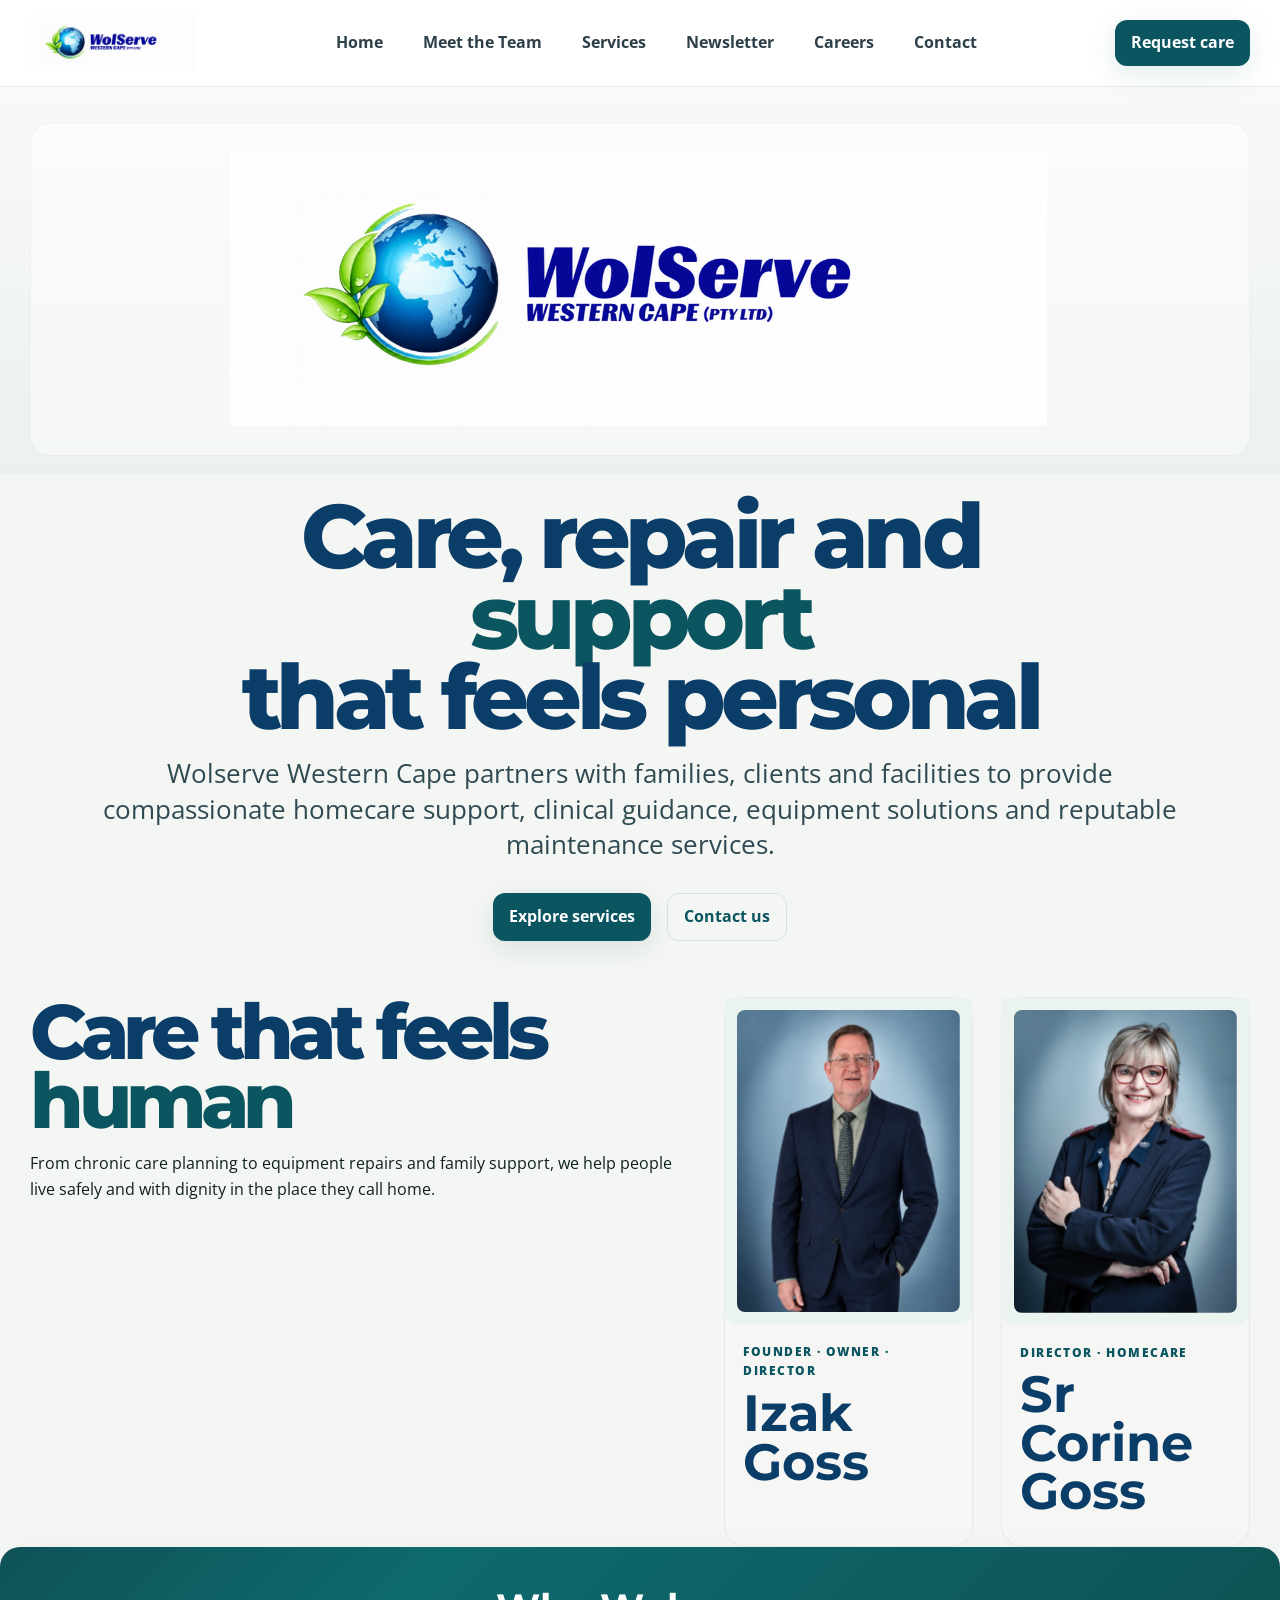
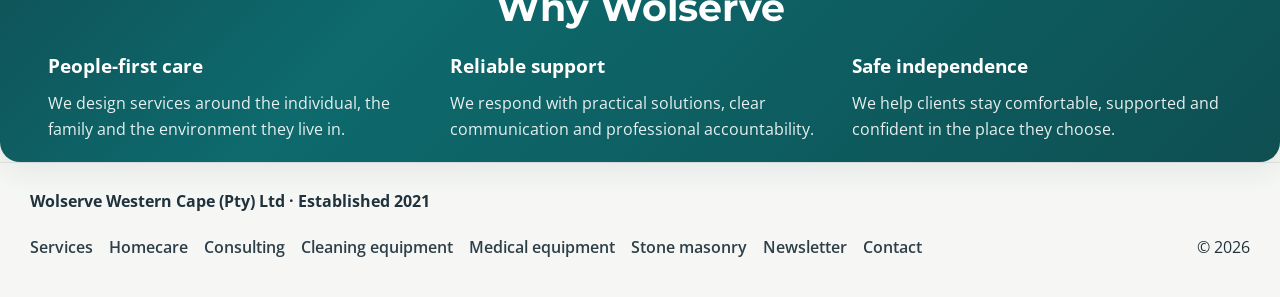
==== commit 829cc6b0: "Add career navigation and fix feature media Co-authored-by: coffeeai26-hub <342612895+coffeeai26-hub" ====
--- a/index.html
+++ b/index.html
@@ -27,7 +27,6 @@
             <div class="dropdown-panel" role="menu">
               <div class="dropdown-column">
                 <h4>Company services</h4>
-                <a href="services.html">Services overview</a>
                 <a href="cleaning-equipment.html">Cleaning equipment repairs</a>
                 <a href="medical-equipment.html">Sales / Rental of equipment</a>
                 <a href="stone-masonry.html">Stone masonry</a>
@@ -36,12 +35,13 @@
                 <h4>Homecare &amp; Consulting</h4>
                 <a href="homecare.html">Wolserve WC Homecare</a>
                 <a href="consulting.html">Wolserve WC Consulting</a>
-                <a href="newsletter.html">Newsletter</a>
+                <a href="services.html">All services</a>
               </div>
             </div>
           </li>
 
           <li><a href="newsletter.html">Newsletter</a></li>
+          <li><a href="homecare.html#careers">Careers</a></li>
           <li><a href="contact.html">Contact</a></li>
         </ul>
       </nav>
@@ -64,13 +64,16 @@
             <li class="overlay-group">
               <strong>Services</strong>
               <ul>
+                <li><a href="services.html">All services</a></li>
                 <li><a href="cleaning-equipment.html">Cleaning equipment repairs</a></li>
                 <li><a href="medical-equipment.html">Sales / Rental of equipment</a></li>
+                <li><a href="stone-masonry.html">Stone masonry</a></li>
                 <li><a href="homecare.html">Wolserve WC Homecare</a></li>
                 <li><a href="consulting.html">Wolserve WC Consulting</a></li>
               </ul>
             </li>
             <li><a href="newsletter.html">Newsletter</a></li>
+            <li><a href="homecare.html#careers">Careers</a></li>
             <li><a href="contact.html">Contact</a></li>
             <li class="overlay-cta"><a class="btn btn-primary" href="mailto:Corine@wolservewc.co.za">Request a care conversation</a></li>
           </ul>
@@ -158,18 +161,18 @@
   <footer class="site-footer">
     <div class="container footer-inner">
       <div><strong>Wolserve Western Cape (Pty) Ltd · Established 2021</strong></div>
+      <nav class="footer-links" aria-label="Footer navigation">
+        <a href="services.html">Services</a>
+        <a href="homecare.html">Homecare</a>
+        <a href="consulting.html">Consulting</a>
+        <a href="cleaning-equipment.html">Cleaning equipment</a>
+        <a href="medical-equipment.html">Medical equipment</a>
+        <a href="stone-masonry.html">Stone masonry</a>
+        <a href="newsletter.html">Newsletter</a>
+        <a href="contact.html">Contact</a>
+      </nav>
       <div>© <span id="year-index">2026</span></div>
     </div>
-    <nav class="container footer-links" aria-label="Footer navigation">
-      <a href="services.html">Services overview</a>
-      <a href="homecare.html">Wolserve WC Homecare</a>
-      <a href="consulting.html">Wolserve WC Consulting</a>
-      <a href="cleaning-equipment.html">Cleaning equipment repairs</a>
-      <a href="medical-equipment.html">Sales / Rental of equipment</a>
-      <a href="stone-masonry.html">Stone masonry</a>
-      <a href="newsletter.html">Newsletter</a>
-      <a href="contact.html">Contact</a>
-    </nav>
   </footer>
 
   <div id="lightbox" class="lightbox" aria-hidden="true" role="dialog" aria-label="Image viewer">
--- a/styles.css
+++ b/styles.css
@@ -38,8 +38,8 @@
 
 .top-nav { position: sticky; top: 0; z-index: 60; background: rgba(255,255,255,0.96); border-bottom: 1px solid var(--line); }
 .nav-inner { display: flex; align-items: center; justify-content: space-between; gap: 18px; min-height: 86px; }
-.nav-brand { display: inline-flex; align-items: center; }
-.nav-logo { height: 56px; width: auto; object-fit: contain; }
+.nav-brand { display: inline-flex; flex: 0 0 auto; align-items: center; }
+.nav-logo { display: block; height: 56px; width: auto; object-fit: contain; }
 
 .nav-center { flex: 1; display: flex; justify-content: center; }
 .nav-links { display: flex; gap: 28px; list-style: none; margin: 0; padding: 0; align-items: center; }
@@ -59,9 +59,10 @@
   display: none;
   padding: 18px;
   border: 1px solid rgba(0,0,0,0.06);
+  margin-top: 0;
 }
 .dropdown-panel::before { content: ""; position: absolute; left: 0; right: 0; top: -14px; height: 14px; }
-.dropdown-panel::after { content: ""; display: block; clear: both; }
+.dropdown-panel::after { content: ""; display: table; clear: both; }
 .dropdown-panel .dropdown-column { width: 50%; float: left; padding: 6px 12px; }
 .dropdown-panel h4 { margin: 0 0 8px; color: var(--brand-green-2); font-size: 0.98rem; font-weight: 800; }
 .dropdown-panel a { display: block; color: #243140; padding: 8px 0; font-weight: 600; }
@@ -99,6 +100,11 @@
 .leadership-copy h2 { font-family: "Montserrat", sans-serif; margin: 0; font-size: clamp(3.1rem, 6vw, 7rem); line-height: 0.9; letter-spacing: -0.07em; color: var(--navy); font-weight: 800; }
 .leadership-copy h2 span { display: block; color: var(--brand-green-2); }
 
+.team-list { display: grid; grid-template-columns: repeat(2, minmax(0, 1fr)); gap: 28px; margin-top: 12px; align-items: stretch; }
+.team-list .person-card { height: 100%; }
+.team-list .card-media { aspect-ratio: 3 / 4; }
+.team-list .card-media img { width: 100%; height: 100%; max-height: none; object-fit: contain; object-position: center; }
+.team-list .card-body h2 { font-size: clamp(1.8rem, 3vw, 2.8rem); }
 .team-grid { display: grid; grid-template-columns: 1fr 1fr; gap: 28px; }
 .person-card {
   background: rgba(255,255,255,0.18);
@@ -129,11 +135,6 @@
   border-radius: 8px;
 }
 .card-body { padding: 18px; }
-.team-list { display: grid; grid-template-columns: repeat(2, minmax(0, 1fr)); gap: 28px; align-items: stretch; }
-.team-list .person-card { height: 100%; }
-.team-list .card-media { aspect-ratio: 3 / 4; padding: 12px; }
-.team-list .card-media img { width: 100%; height: 100%; max-height: none; object-fit: contain; object-position: center; }
-.team-list .card-body { flex: 1; }
 .role {
   font-size: .76rem;
   font-weight: 800;
@@ -180,7 +181,9 @@
 .section { padding: 42px 0 70px; }
 .section-head { margin-bottom: 18px; }
 .section-head h2 { margin: 0 0 12px; font-family: "Montserrat", sans-serif; font-size: clamp(2rem, 3vw, 3.2rem); line-height: 1; color: var(--navy); }
-.section-head h1 { margin: 0 0 12px; font-family: "Montserrat", sans-serif; font-size: clamp(2.2rem, 4vw, 3.8rem); line-height: 1; color: var(--navy); }
+.section-head h1 { margin: 0 0 12px; font-family: "Montserrat", sans-serif; font-size: clamp(2.2rem, 4vw, 4rem); line-height: 1; color: var(--navy); }
+.section-head h1 span { color: var(--brand-green-2); }
+.mission-wrap .section-head h2 { color: var(--white); }
 .section-head p { margin: 0; color: var(--text-muted); max-width: 840px; }
 .section-head.center { text-align: center; }
 .section-head.center p { margin: 0 auto; }
@@ -199,11 +202,12 @@
 .service-item img {
   width: 100%;
   height: 220px;
-  object-fit: cover;
+  object-fit: contain;
   border-radius: 12px;
   display: block;
   background: #eef2ef;
 }
+.consulting-logo { width: min(320px, 100%); height: auto; margin-bottom: 20px; object-fit: contain; }
 .service-item h3 { margin: 0 0 8px; font-size: clamp(1.4rem, 2vw, 2.2rem); line-height: 1.1; color: var(--navy); }
 .service-item p { margin: 0; color: var(--text-muted); }
 
@@ -240,6 +244,10 @@
 .newsletter-copy { padding: 18px; }
 .newsletter-copy h3 { margin: 0 0 8px; font-size: 1.4rem; color: var(--navy); }
 .newsletter-copy p { margin: 0; color: var(--text-muted); }
+.newsletter-feature { display: grid; grid-template-columns: minmax(0, 1fr) minmax(220px, 0.7fr); gap: 28px; align-items: center; }
+.newsletter-feature-cover { display: block; overflow: hidden; border: 1px solid var(--line); border-radius: 18px; background: var(--white); box-shadow: var(--shadow); }
+.newsletter-feature-cover img { width: 100%; max-height: 460px; object-fit: contain; }
+.newsletter-feature-cover:focus-visible { outline: 3px solid var(--brand-green); outline-offset: 4px; }
 
 .contact-page .section { padding: 42px 0 70px; }
 .contact-wrap { display: grid; gap: 28px; }
@@ -308,20 +316,30 @@
   font-size: 1.5rem;
 }
 
-@media (max-width: 980px) {
+@media (max-width: 1120px) {
   .nav-center { display: none; }
   .hamburger { display: block; }
-  .nav-logo { height: 64px; }
+}
+
+@media (max-width: 980px) {
+  .nav-logo { height: 56px; }
   .leadership-inner, .team-grid, .mission-grid, .service-item, .newsletter-grid { grid-template-columns: 1fr; }
   .intro-header-wrap h1 { font-size: clamp(2.8rem, 15vw, 5rem); }
 }
 
 @media (max-width: 700px) {
+  .newsletter-feature { grid-template-columns: 1fr; }
+  .newsletter-feature-cover { max-width: 360px; }
   .team-list { grid-template-columns: 1fr; }
   .contact-item { grid-template-columns: 48px 1fr; }
   .contact-arrow { display: none; }
   .contact-urgent { flex-direction: column; align-items: flex-start; }
   .contact-panel-header { flex-direction: column; align-items: flex-start; }
+}
+
+@media (max-width: 480px) {
+  .nav-logo { height: 48px; }
+  .nav-actions > .btn { display: none; }
 }
 
 @media (prefers-reduced-motion: reduce) {
@@ -339,27 +357,20 @@
 .svc-hero-copy h1 { font-family: "Montserrat", sans-serif; font-size: clamp(2.4rem, 5vw, 4.2rem); line-height: 1; margin: 0 0 16px; color: var(--navy); }
 .svc-hero-copy h1 span { color: var(--brand-green); }
 .svc-hero-copy p { color: var(--text-muted); max-width: 560px; }
-.selector-card { background: var(--white); border-radius: 28px; box-shadow: var(--shadow); border: 1px solid var(--line); display: grid; grid-template-columns: 0.8fr 1.2fr; overflow: hidden; }
-.selector-intro { background: linear-gradient(135deg, #0f5257, #0d6a6d 30%, #0e4f52 100%); color: var(--white); padding: 32px 28px; }
-.selector-intro .selector-kicker { color: rgba(255,255,255,0.8); }
-.selector-card .selector-intro h2 { color: var(--white); font-size: clamp(1.6rem, 2.6vw, 2.2rem); }
-.selector-intro p { color: rgba(255,255,255,0.92); }
-.selector-main { padding: 28px; }
-.selector-card h2 { font-family: "Montserrat", sans-serif; margin: 0 0 14px; line-height: 1.1; color: var(--navy); }
-.selector-progress { display: flex; gap: 8px; list-style: none; padding: 0; margin: 22px 0 0; }
-.selector-progress li { flex: 1; height: 5px; border-radius: 4px; background: rgba(255,255,255,0.28); }
-.selector-progress li.active { background: var(--white); }
+.selector-card { background: var(--white); border-radius: 28px; padding: 28px; box-shadow: var(--shadow); border: 1px solid var(--line); }
+.selector-card h2 { font-family: "Montserrat", sans-serif; color: var(--navy); margin: 0 0 14px; line-height: 1.1; }
+.selector-progress { display: flex; gap: 10px; list-style: none; padding: 0; margin: 0 0 18px; }
+.selector-progress li { width: 30px; height: 30px; border-radius: 50%; display: grid; place-items: center; background: var(--panel-alt); color: var(--text-muted); font-weight: 700; font-size: .85rem; }
+.selector-progress li.active { background: var(--brand-green-2); color: var(--white); }
 .selector-kicker { margin: 0 0 6px; text-transform: uppercase; letter-spacing: .06em; font-size: .78rem; font-weight: 700; color: var(--brand-green); }
 .selector-options { display: grid; gap: 10px; }
 .selector-option { text-align: left; background: var(--panel); border: 1px solid var(--line); border-radius: 18px; padding: 14px 18px; cursor: pointer; font-weight: 600; color: var(--dark); }
 .selector-option:hover, .selector-option:focus-visible { border-color: var(--brand-green); background: var(--panel-alt); }
 .selector-actions { display: flex; flex-wrap: wrap; gap: 10px; margin: 16px 0 8px; }
-.selector-learn { display: inline-block; margin: 4px 0 8px; font-weight: 700; color: var(--brand-green-2); text-decoration: underline; }
 .selector-link { background: none; border: 0; padding: 8px 12px 0 0; color: var(--brand-green-2); text-decoration: underline; cursor: pointer; }
 .selector-foot { display: block; color: var(--text-muted); }
 .stage-grid { display: grid; grid-template-columns: repeat(4, 1fr); gap: 16px; margin-bottom: 20px; }
 .stage-card { background: var(--white); border-radius: 22px; padding: 20px; border: 1px solid var(--line); }
-.stage-card h3 { color: var(--navy); margin: 6px 0; }
 .stage-card span { color: var(--brand-green); font-weight: 700; font-size: .8rem; text-transform: uppercase; }
 .table-wrap { overflow-x: auto; }
 .compare-table { width: 100%; border-collapse: collapse; background: var(--white); border-radius: 18px; overflow: hidden; }
@@ -370,39 +381,34 @@
 #callback .form-row { display: flex; flex-direction: column; gap: 4px; margin-bottom: 12px; }
 #callback input, #callback textarea { padding: 10px 14px; border: 1px solid var(--line); border-radius: 12px; }
 @media (max-width: 900px) {
-  .svc-tabs, .svc-hero-grid, .stage-grid, .selector-card, .masonry-hero, .overview-grid, .overview-grid.two, .newsletter-feature { grid-template-columns: 1fr; }
-}
-
-/* Overview cards, breadcrumb, masonry gallery */
-.breadcrumb { margin: 0 0 14px; font-weight: 700; color: var(--brand-green-2); }
-.page-cta { margin: 18px 0 0; }
-.overview-grid { display: grid; grid-template-columns: repeat(3, minmax(0, 1fr)); gap: 20px; }
-.overview-grid.two { grid-template-columns: repeat(2, minmax(0, 1fr)); }
-.overview-card { display: flex; flex-direction: column; background: var(--white); border: 1px solid var(--line); border-radius: 18px; overflow: hidden; box-shadow: var(--shadow); }
-.overview-card:hover { border-color: var(--brand-green); }
-.overview-card img { width: 100%; height: 220px; object-fit: cover; background: #eef2ef; }
-.overview-copy { padding: 18px; display: flex; flex-direction: column; flex: 1; }
-.overview-copy h3 { margin: 0 0 8px; font-family: "Montserrat", sans-serif; font-size: 1.3rem; line-height: 1.15; color: var(--navy); }
-.overview-copy p { margin: 0 0 12px; color: var(--text-muted); flex: 1; }
-.learn-more { font-weight: 700; color: var(--brand-green-2); }
-.footer-links { display: flex; flex-wrap: wrap; gap: 8px 20px; margin-top: 14px; font-weight: 600; }
-.footer-links a:hover { color: var(--brand-green-2); text-decoration: underline; }
-.masonry-hero { display: grid; grid-template-columns: 1fr 1fr; gap: 32px; align-items: center; }
-.masonry-hero-img { width: 100%; height: 360px; object-fit: cover; border-radius: 18px; cursor: zoom-in; }
-.masonry-gallery { display: grid; grid-template-columns: repeat(auto-fill, minmax(240px, 1fr)); gap: 18px; }
-.masonry-gallery figure { margin: 0; background: var(--white); border: 1px solid var(--line); border-radius: 16px; overflow: hidden; }
-.masonry-gallery img { width: 100%; height: 280px; object-fit: cover; cursor: zoom-in; }
-.masonry-gallery figcaption { padding: 10px 14px; color: var(--text-muted); font-weight: 600; font-size: .95rem; }
-
-/* Newsletter */
-.newsletter-feature { display: grid; grid-template-columns: 1.2fr 0.8fr; gap: 32px; align-items: center; }
-.newsletter-feature-copy h1 { margin: 0 0 8px; font-family: "Montserrat", sans-serif; font-size: clamp(2.2rem, 4vw, 3.6rem); line-height: 1; color: var(--navy); }
-.newsletter-feature-copy .eyebrow { margin: 0 0 8px; text-transform: uppercase; letter-spacing: .1em; font-size: .78rem; font-weight: 800; color: var(--brand-green-2); }
-.newsletter-actions { display: flex; flex-wrap: wrap; gap: 12px; margin-top: 16px; }
-.newsletter-feature-cover img { max-height: 420px; width: auto; margin: 0 auto; border-radius: 12px; }
-.archive-list { list-style: none; margin: 0; padding: 0; display: grid; gap: 14px; }
-.archive-item { display: flex; align-items: center; justify-content: space-between; gap: 16px; flex-wrap: wrap; background: var(--white); border: 1px solid var(--line); border-radius: 14px; padding: 16px 20px; }
-.archive-item h3 { margin: 0; font-size: 1.2rem; color: var(--navy); }
-.archive-item p { margin: 2px 0 0; color: var(--text-muted); }
-.archive-actions { display: flex; gap: 10px; }
-.selector-tag { margin: 0 0 6px; font-weight: 700; color: var(--brand-green-2); }
+  .svc-tabs, .svc-hero-grid, .stage-grid { grid-template-columns: 1fr; }
+}
+
+/* Service pages, gallery, footer */
+.page-hero { padding-bottom: 0; }
+.breadcrumb { margin: 0 0 12px; font-size: .9rem; color: var(--text-muted); }
+.breadcrumb a { color: var(--brand-green-2); text-decoration: underline; }
+.learn-more { color: var(--brand-green-2); font-weight: 700; }
+.learn-more:hover { text-decoration: underline; }
+.masonry-feature { padding: 28px 0 0; }
+.masonry-hero-img { width: 100%; max-height: 520px; object-fit: cover; border-radius: 18px; cursor: zoom-in; }
+.masonry-gallery { display: grid; grid-template-columns: repeat(auto-fill, minmax(260px, 1fr)); gap: 18px; margin-bottom: 24px; }
+.gallery-item { margin: 0; background: var(--white); border: 1px solid var(--line); border-radius: 16px; overflow: hidden; }
+.gallery-item img { width: 100%; height: 280px; object-fit: cover; cursor: zoom-in; }
+.gallery-item figcaption { padding: 10px 14px; font-weight: 600; color: var(--navy); font-size: .95rem; }
+.footer-links { display: flex; flex-wrap: wrap; gap: 6px 16px; }
+.footer-links a { color: var(--text-muted); font-weight: 600; }
+.footer-links a:hover { text-decoration: underline; }
+.archive-item h3 { margin: 0 0 6px; font-size: 1.2rem; color: var(--navy); }
+.archive-list { display: grid; gap: 14px; }
+.archive-item { display: flex; justify-content: space-between; align-items: center; gap: 16px; flex-wrap: wrap; background: var(--white); border: 1px solid var(--line); border-radius: 16px; padding: 16px 20px; }
+.archive-item p { margin: 0; color: var(--text-muted); }
+.selector-card { display: grid; grid-template-columns: minmax(240px, 0.8fr) 1.4fr; gap: 28px; }
+.selector-panel h2 { font-size: clamp(1.6rem, 2.4vw, 2.2rem); }
+.selector-panel p { color: var(--text-muted); }
+.selector-panel .selector-kicker { color: var(--brand-green); }
+.selector-progress li { width: 36px; height: 6px; border-radius: 3px; }
+.selector-main { min-width: 0; }
+.sr-only { position: absolute; width: 1px; height: 1px; overflow: hidden; clip: rect(0 0 0 0); white-space: nowrap; }
+.result-back { display: block; }
+@media (max-width: 900px) { .selector-card { grid-template-columns: 1fr; } }
